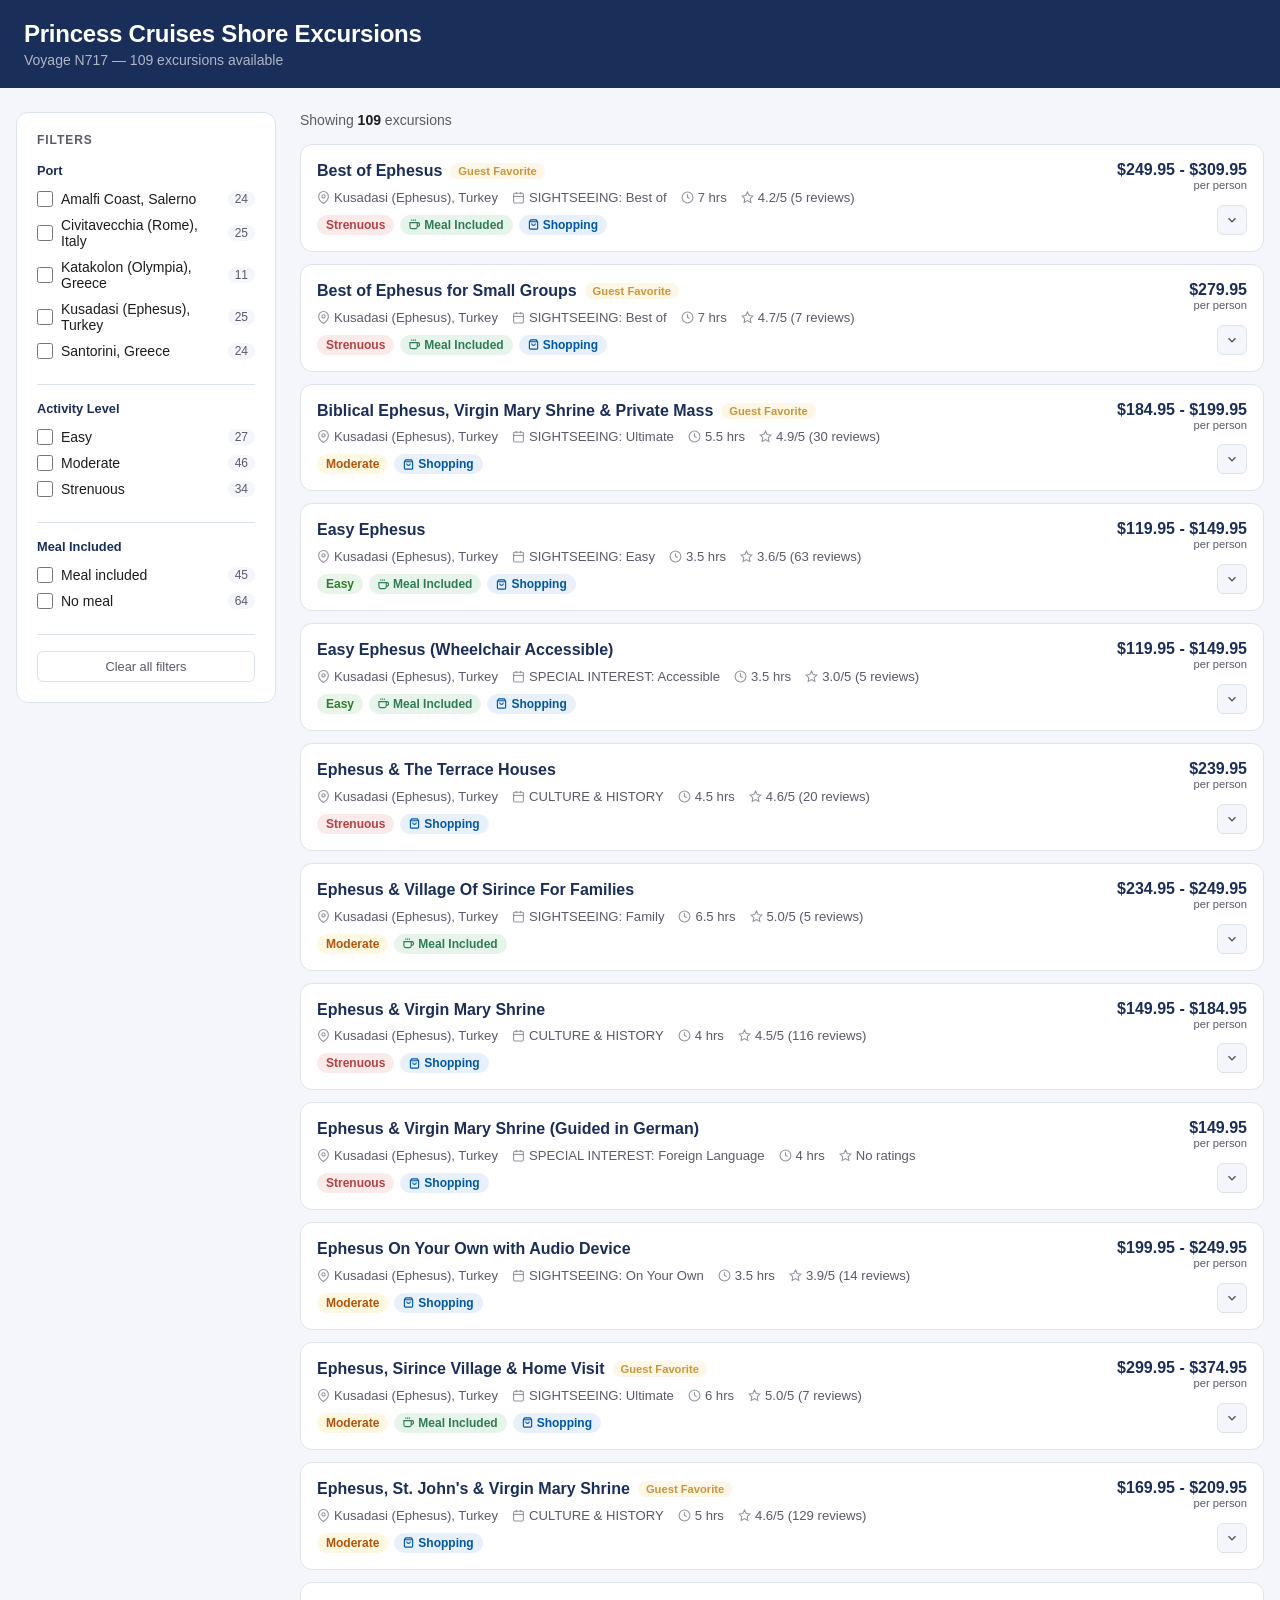
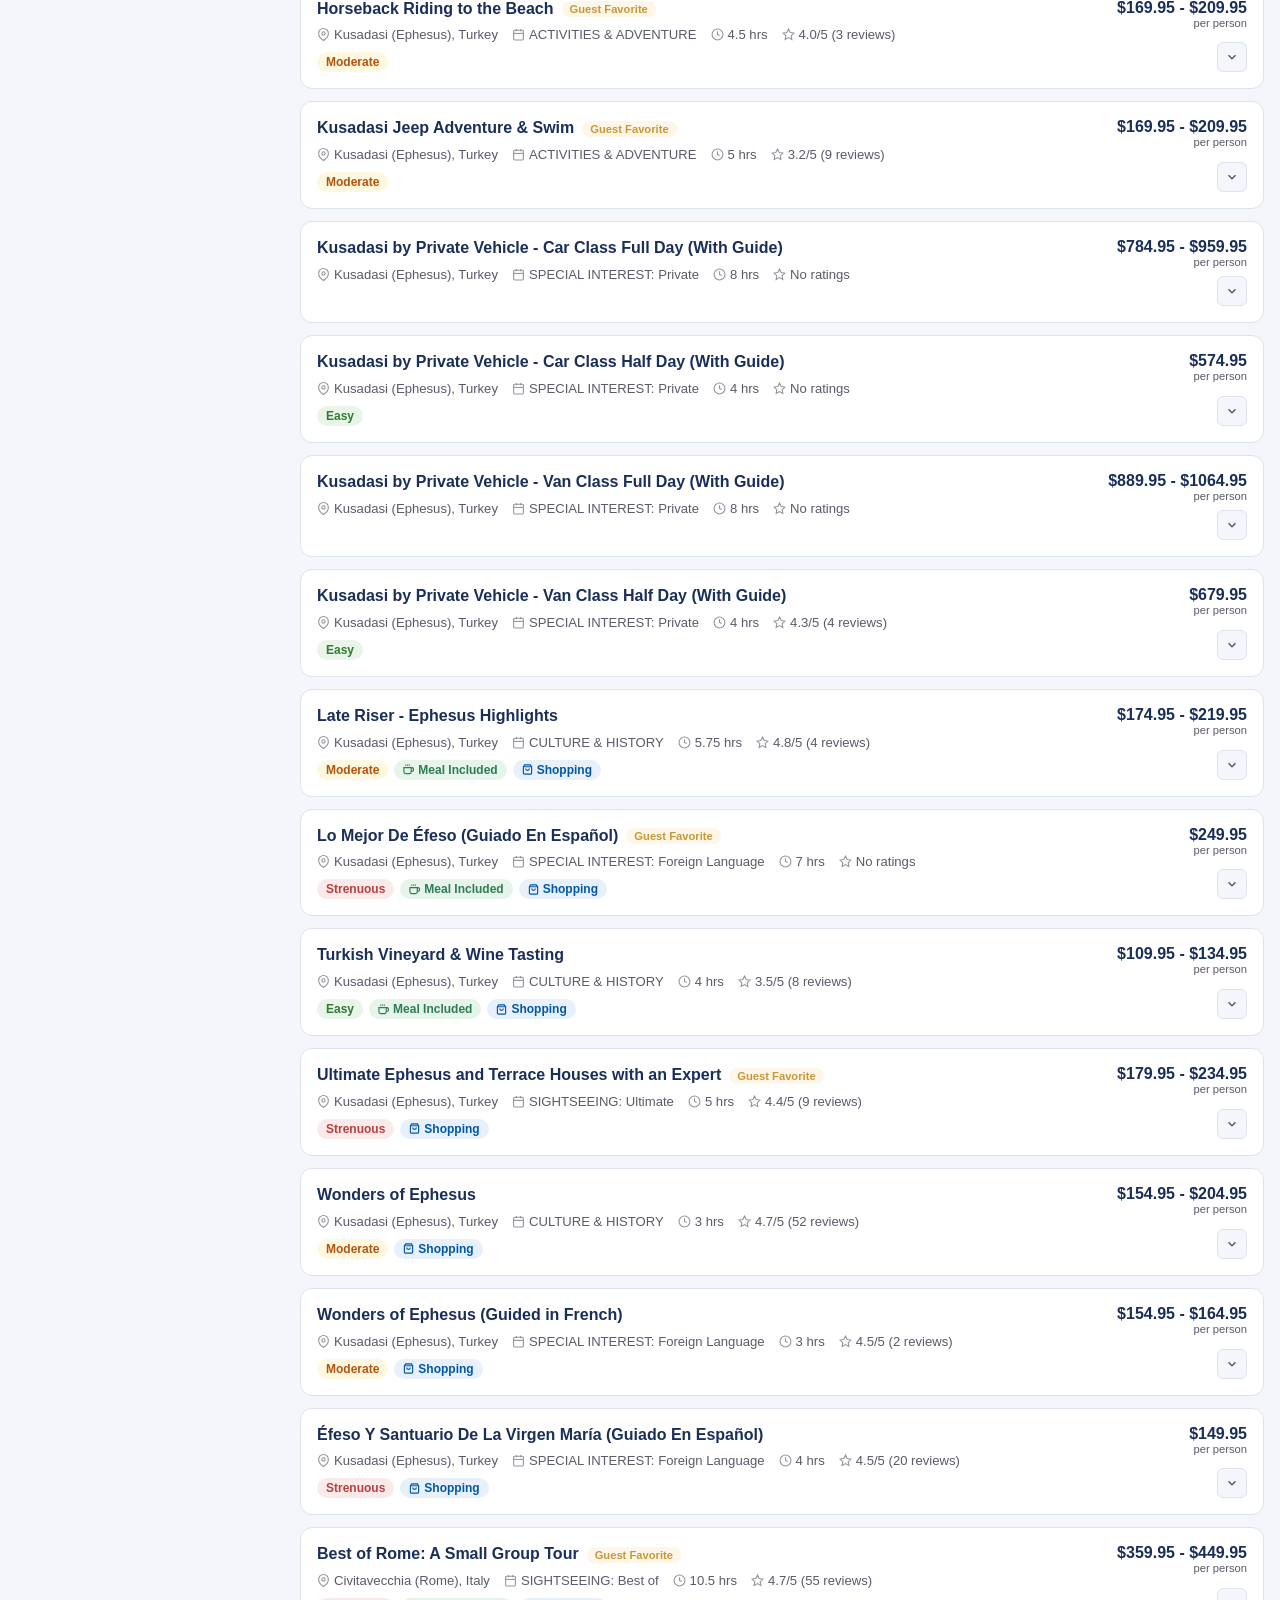
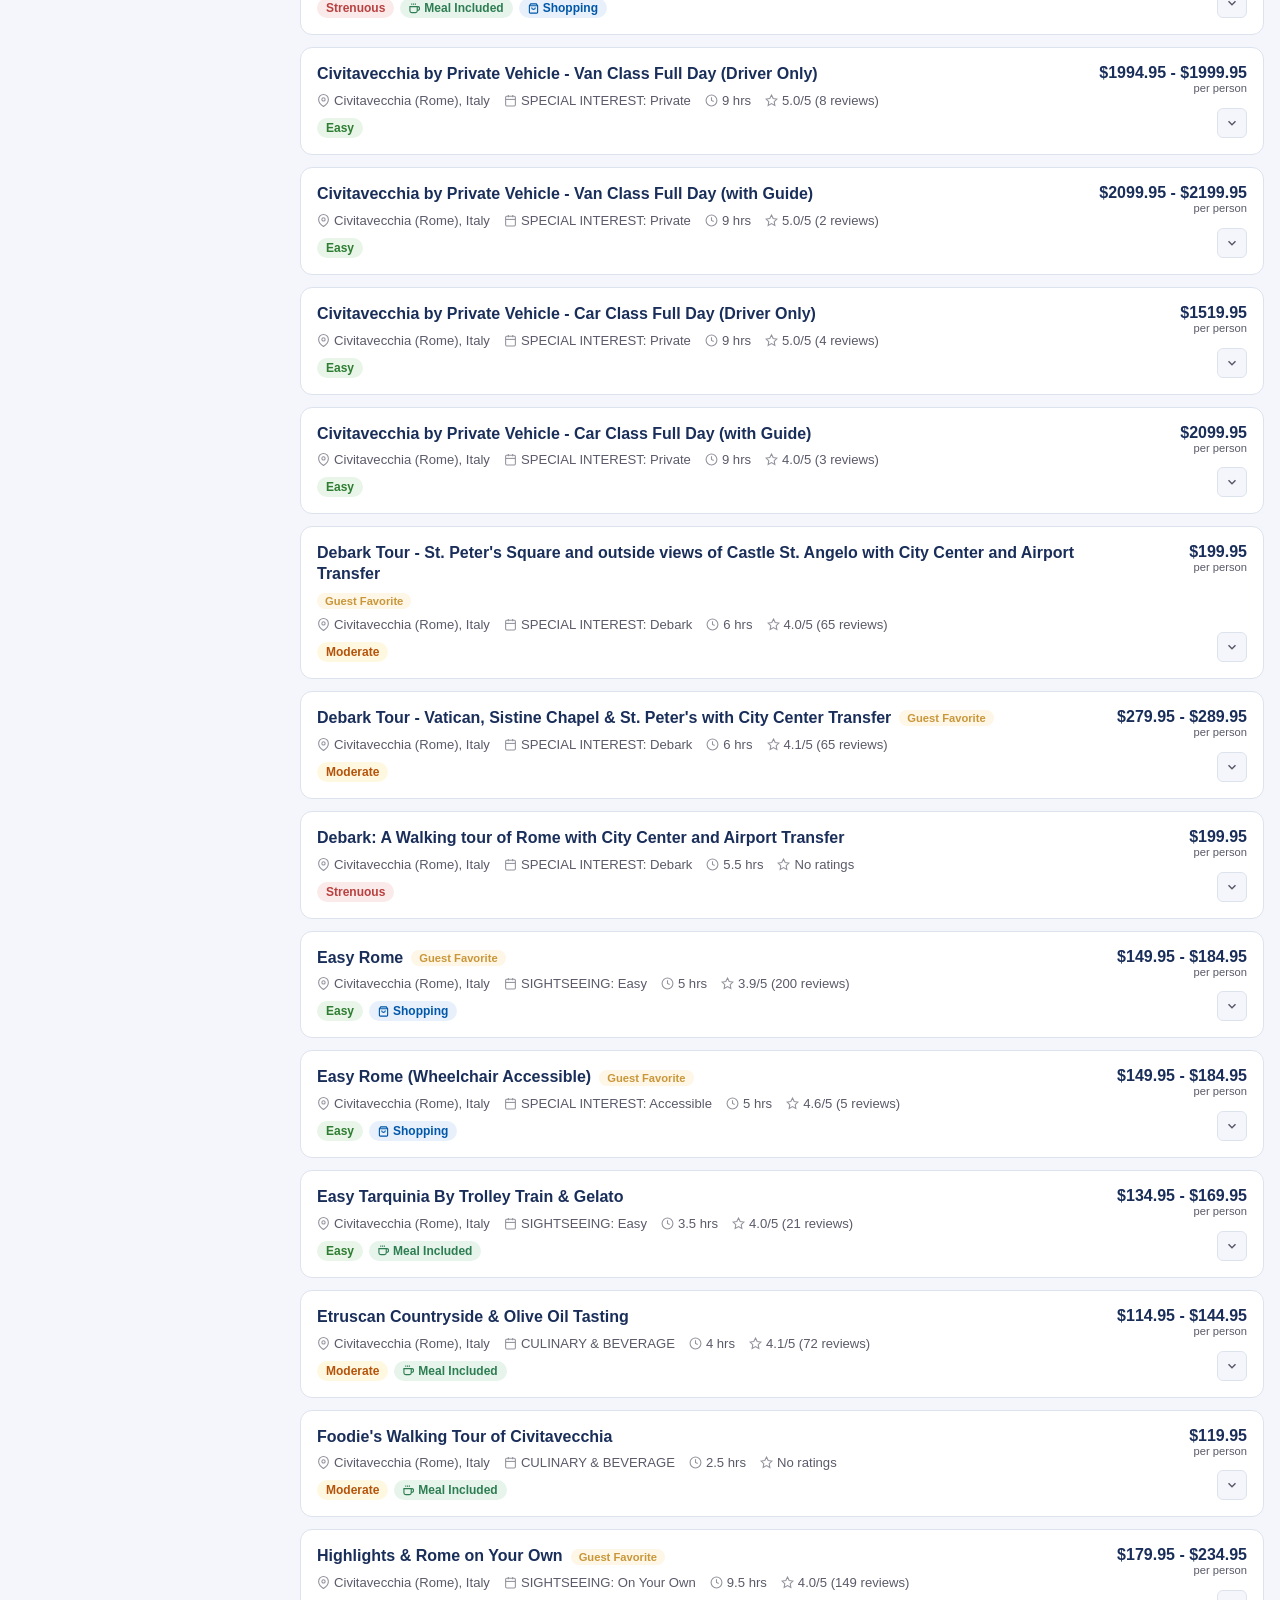
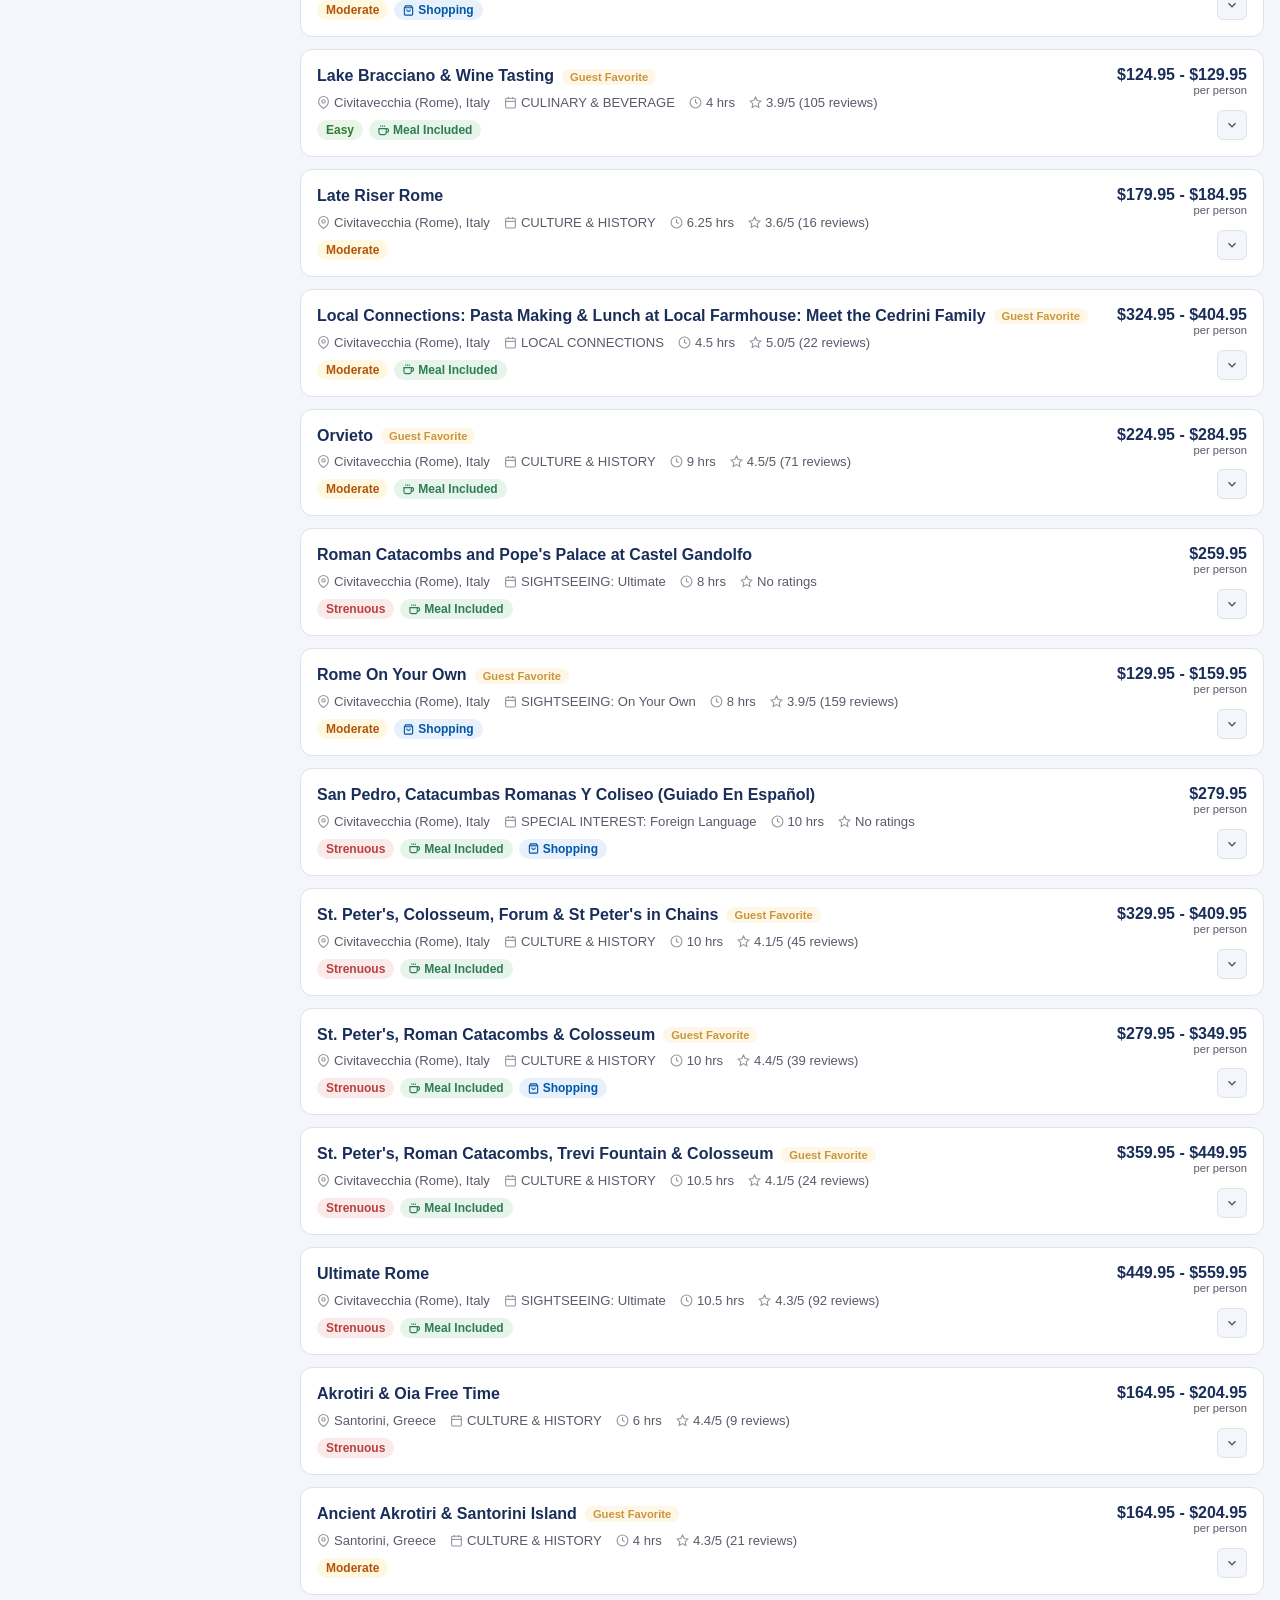
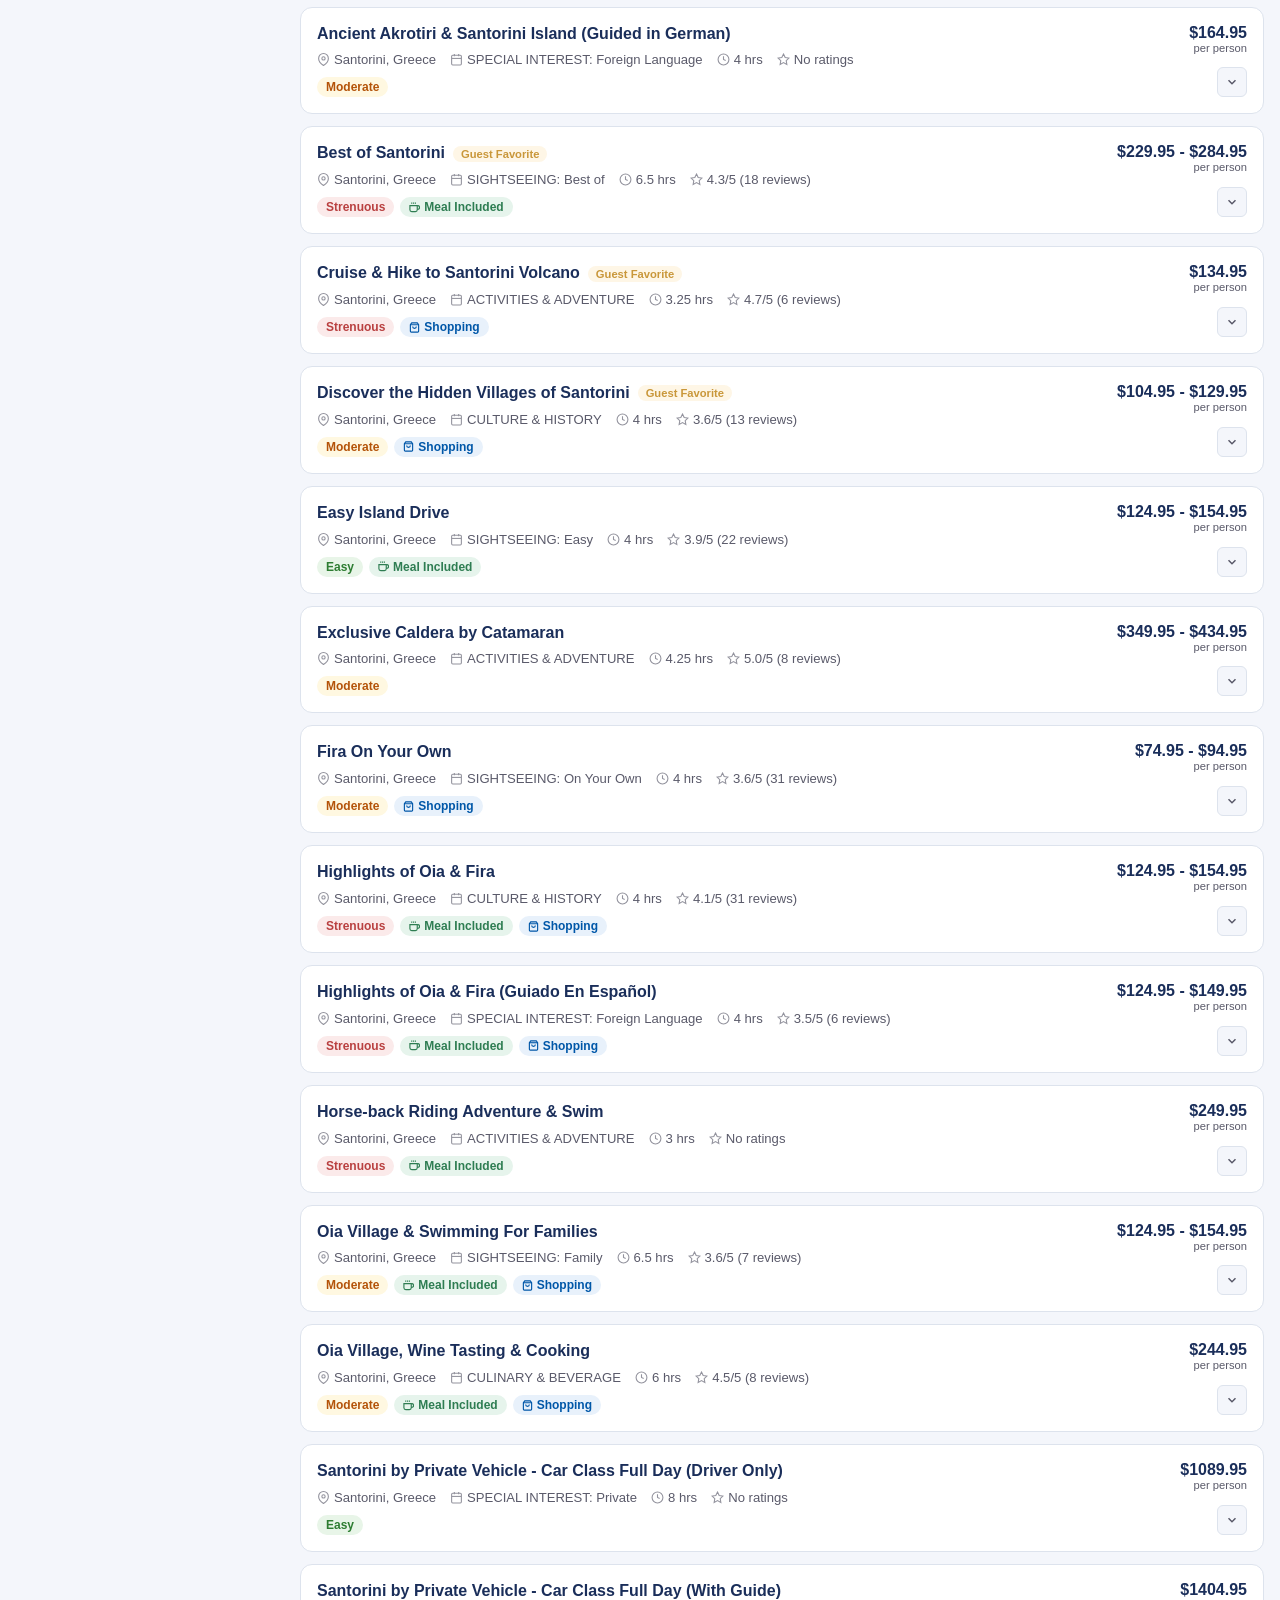
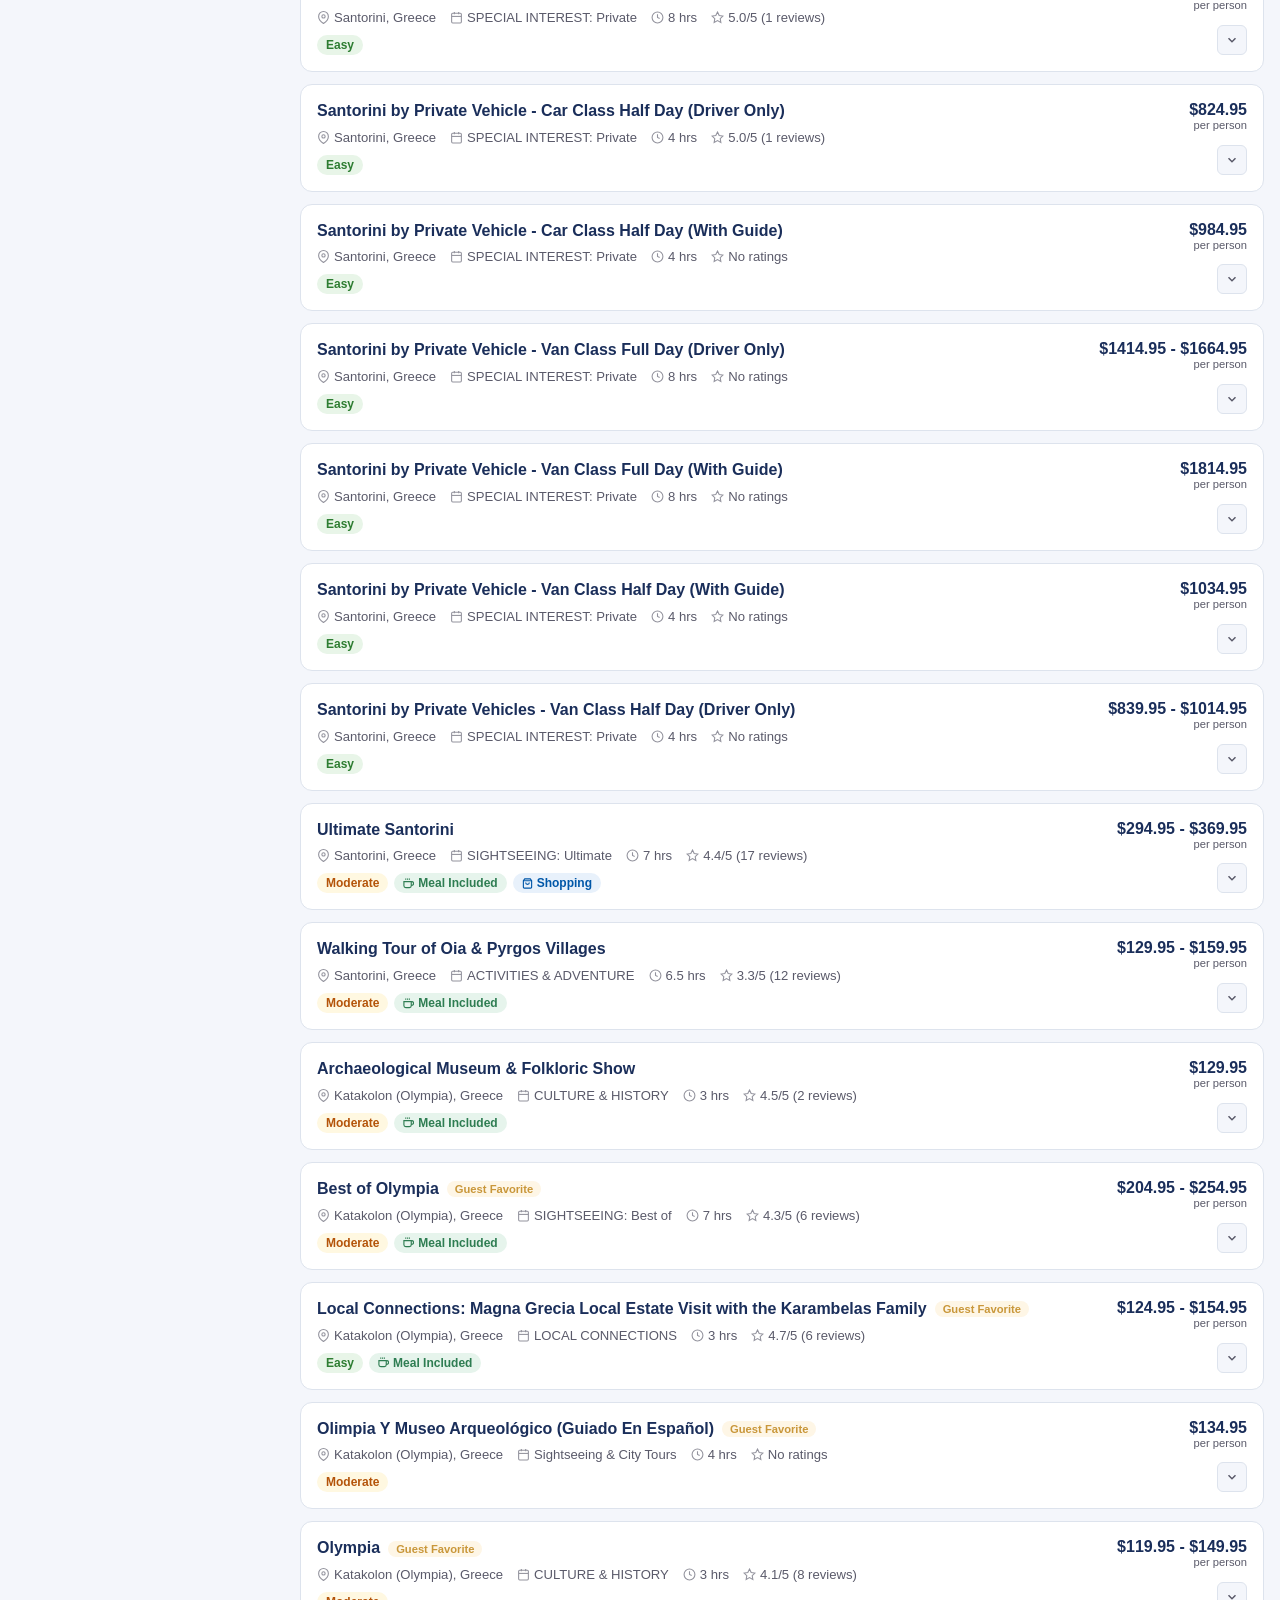
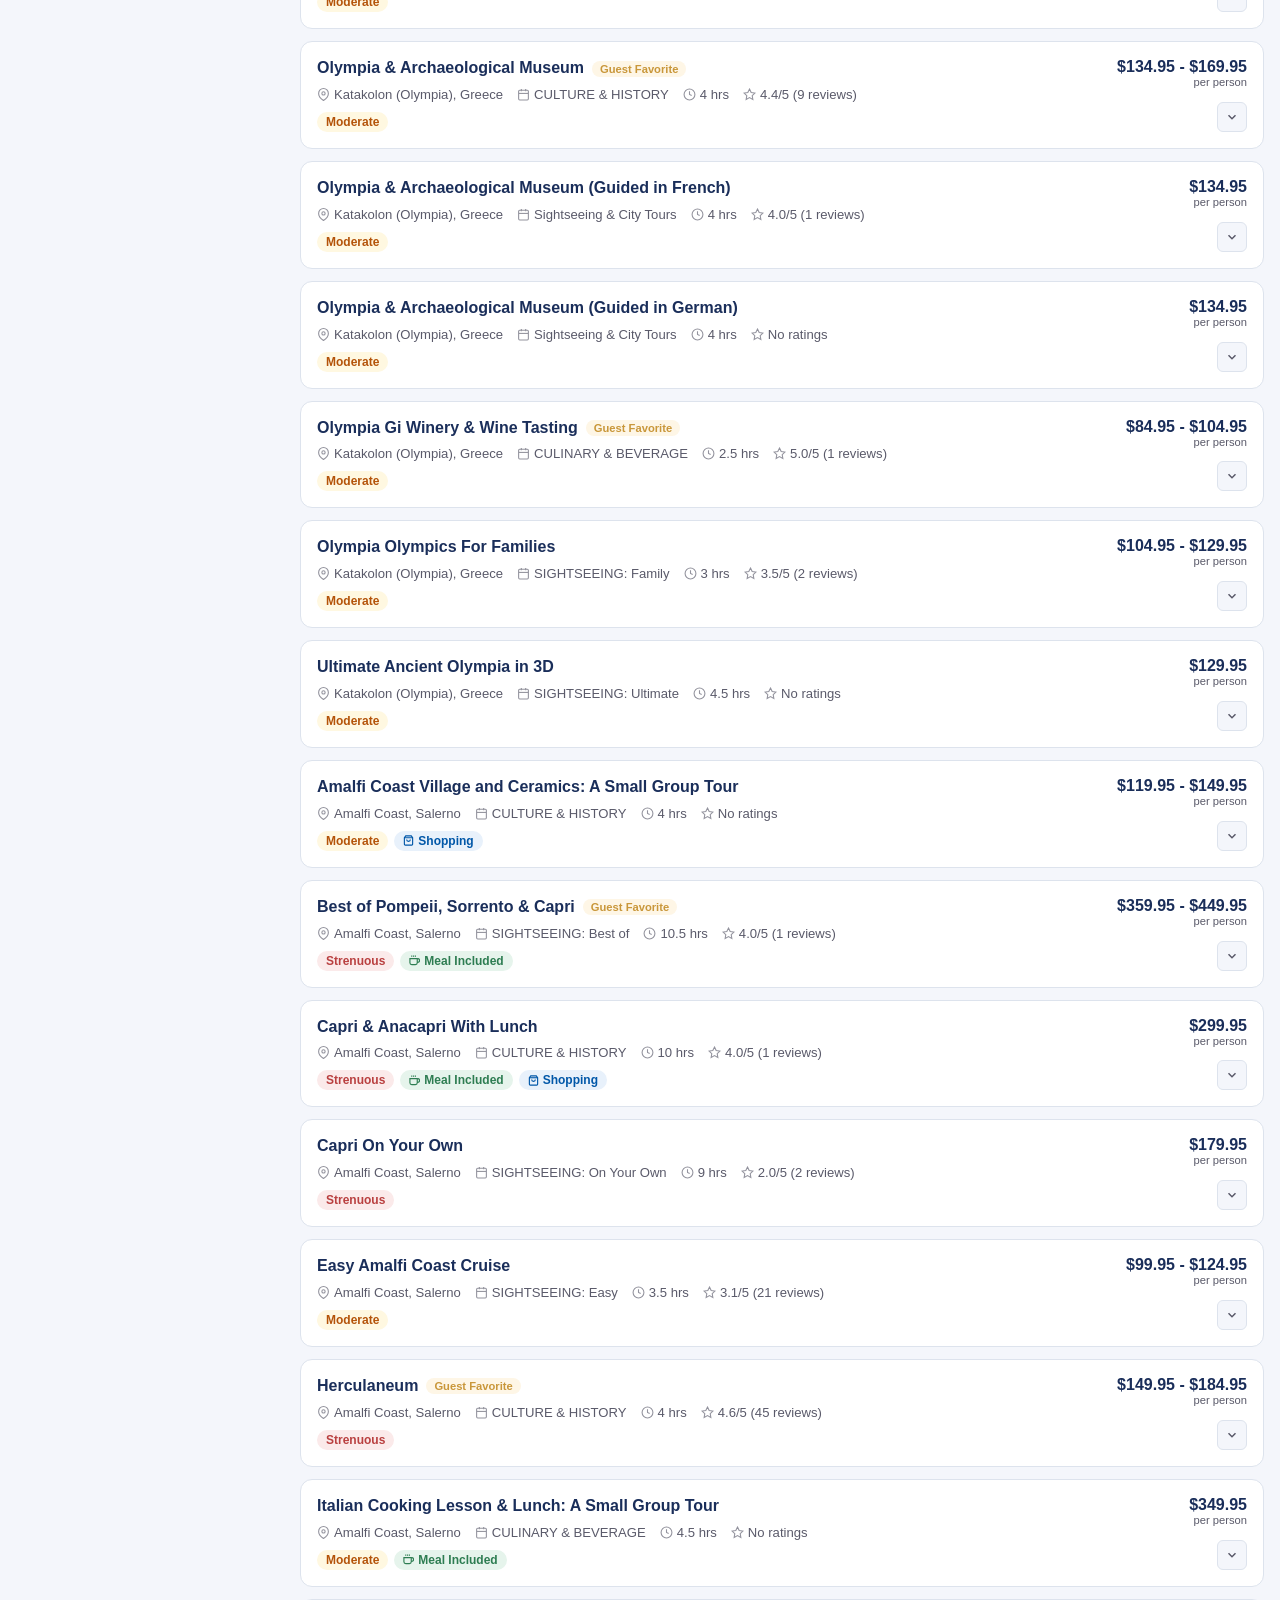
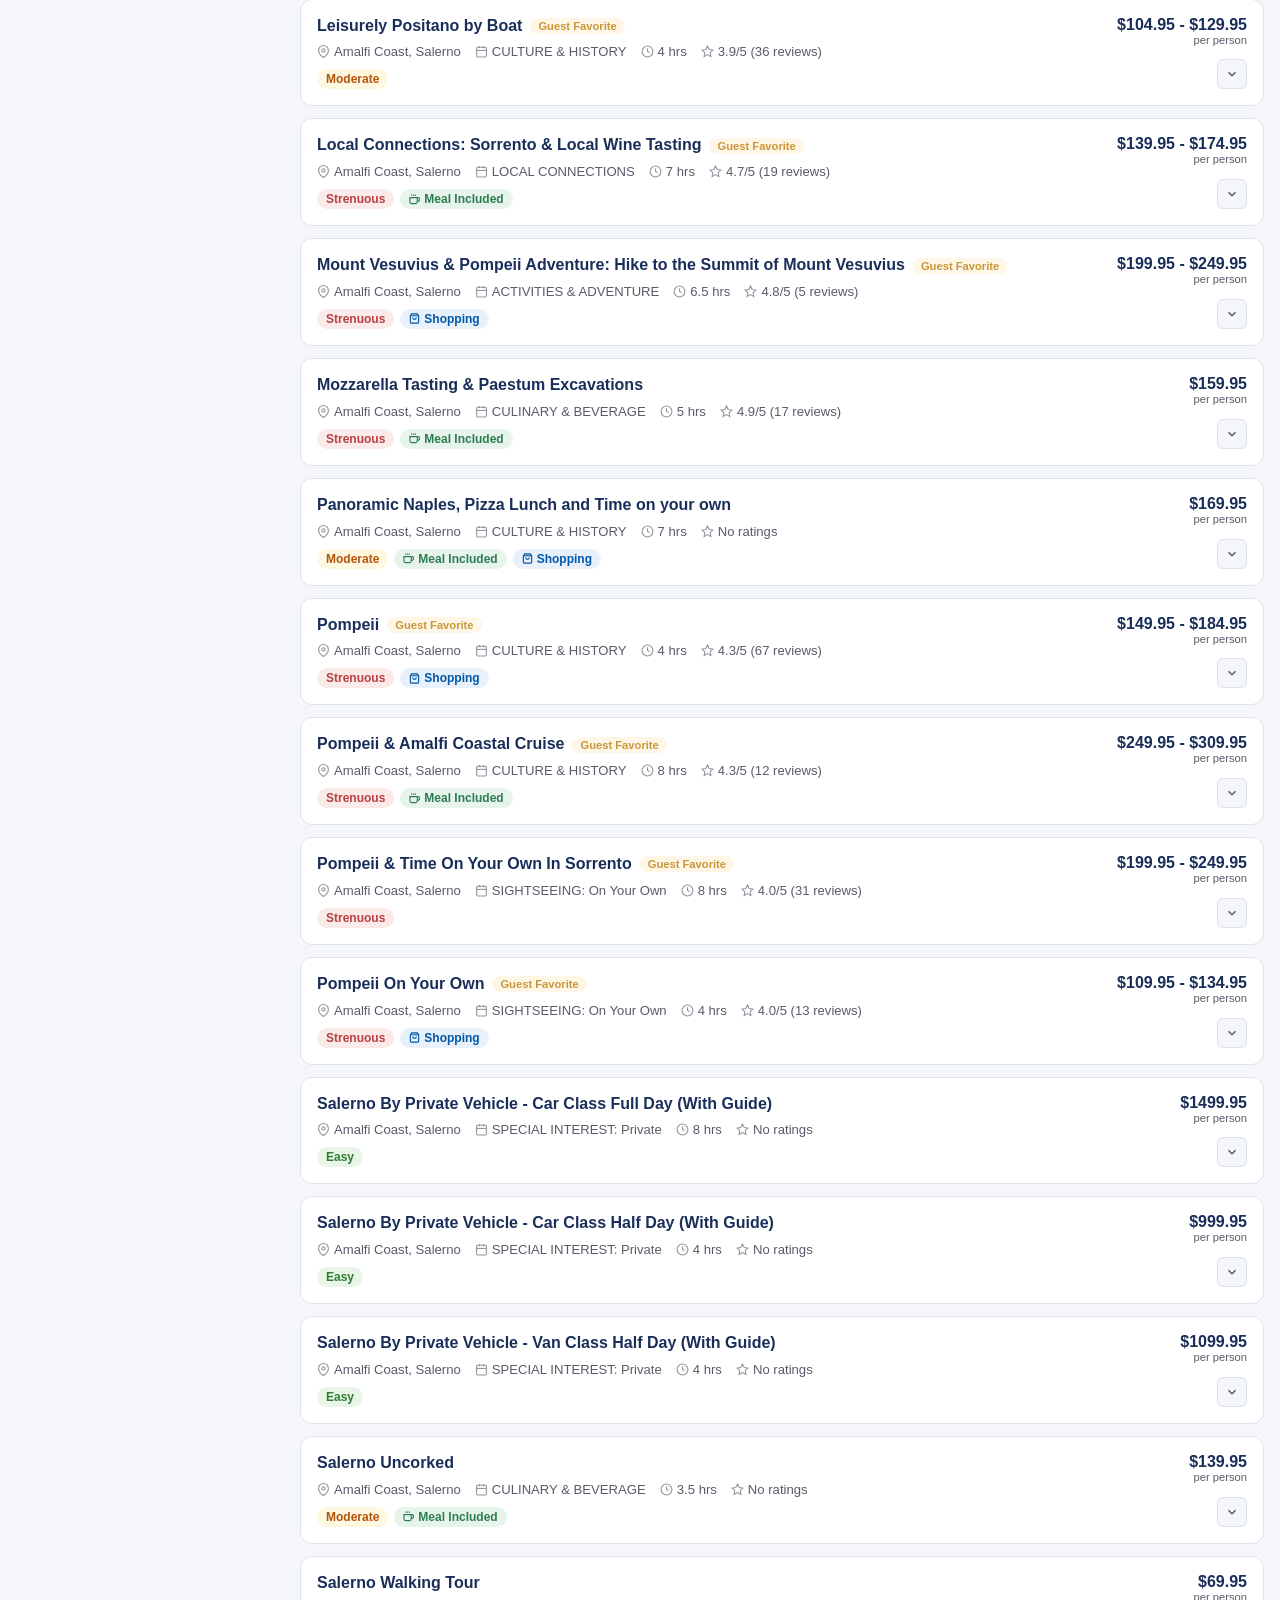
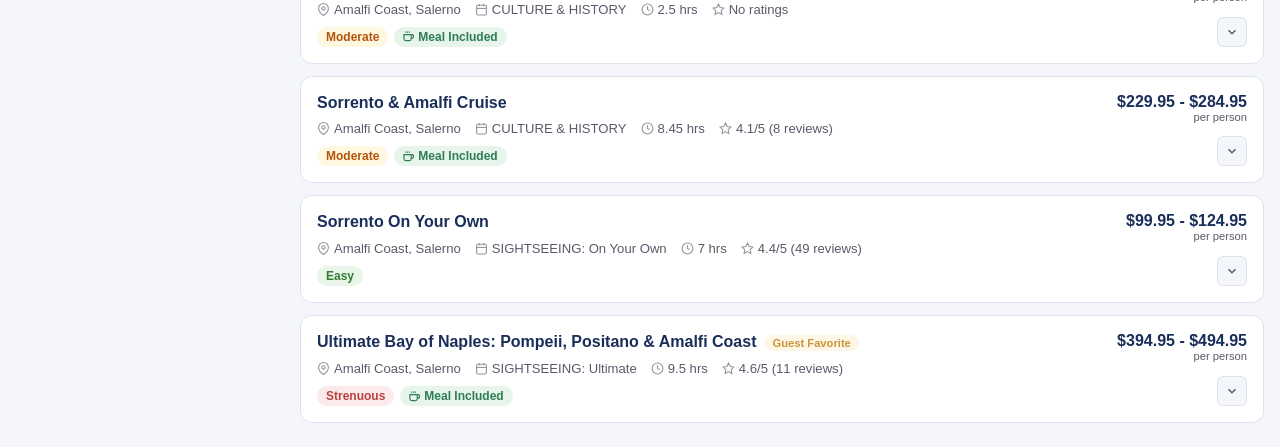
==== excursions.html @ 63cd1bbe "Added excursions summary" ====
<!DOCTYPE html>
<html lang="en">
<head>
  <meta charset="UTF-8" />
  <meta name="viewport" content="width=device-width, initial-scale=1.0" />
  <title>Princess Cruises Excursions &ndash; N717</title>
  <style>
    *, *::before, *::after { box-sizing: border-box; margin: 0; padding: 0; }

    :root {
      --navy: #1a2e5a;
      --blue: #0057a8;
      --blue-light: #e8f1fb;
      --gold: #c9973a;
      --gold-light: #fef6e6;
      --green: #2e7d52;
      --green-light: #e6f4ec;
      --red: #b94040;
      --red-light: #fbeaea;
      --text: #1c1c1e;
      --text-muted: #5a5a6a;
      --border: #dde3ed;
      --surface: #f4f6fb;
      --card: #ffffff;
      --radius: 12px;
    }

    body {
      font-family: -apple-system, BlinkMacSystemFont, "Segoe UI", Roboto, sans-serif;
      background: var(--surface);
      color: var(--text);
      min-height: 100vh;
    }

    .site-header {
      background: var(--navy);
      color: #fff;
      padding: 20px 24px;
    }
    .site-header h1 {
      font-size: 1.5rem;
      font-weight: 700;
      letter-spacing: -0.01em;
    }
    .site-header p {
      font-size: 0.875rem;
      color: rgba(255,255,255,0.65);
      margin-top: 4px;
    }

    .page-layout {
      max-width: 1280px;
      margin: 0 auto;
      padding: 24px 16px;
      display: grid;
      grid-template-columns: 260px 1fr;
      gap: 24px;
      align-items: start;
    }
    @media (max-width: 768px) {
      .page-layout { grid-template-columns: 1fr; }
    }

    .sidebar {
      background: var(--card);
      border: 1px solid var(--border);
      border-radius: var(--radius);
      padding: 20px;
      position: sticky;
      top: 16px;
    }
    .sidebar h2 {
      font-size: 0.75rem;
      font-weight: 700;
      text-transform: uppercase;
      letter-spacing: 0.08em;
      color: var(--text-muted);
      margin-bottom: 16px;
    }
    .filter-group { margin-bottom: 20px; }
    .filter-group:last-child { margin-bottom: 0; }
    .filter-group label.group-label {
      display: block;
      font-size: 0.8rem;
      font-weight: 600;
      color: var(--navy);
      margin-bottom: 8px;
    }
    .filter-option {
      display: flex;
      align-items: center;
      gap: 8px;
      padding: 5px 0;
      cursor: pointer;
      font-size: 0.875rem;
      color: var(--text);
    }
    .filter-option input[type="checkbox"] {
      width: 16px;
      height: 16px;
      accent-color: var(--blue);
      cursor: pointer;
      flex-shrink: 0;
    }
    .filter-count {
      margin-left: auto;
      font-size: 0.75rem;
      color: var(--text-muted);
      background: var(--surface);
      border-radius: 9999px;
      padding: 1px 7px;
    }
    .divider {
      height: 1px;
      background: var(--border);
      margin: 16px 0;
    }
    .clear-btn {
      background: none;
      border: 1px solid var(--border);
      border-radius: 6px;
      padding: 7px 12px;
      font-size: 0.8rem;
      color: var(--text-muted);
      cursor: pointer;
      width: 100%;
      transition: background 0.15s, color 0.15s;
    }
    .clear-btn:hover { background: var(--surface); color: var(--text); }

    .results-header {
      display: flex;
      align-items: center;
      justify-content: space-between;
      margin-bottom: 16px;
    }
    .results-count { font-size: 0.875rem; color: var(--text-muted); }
    .results-count strong { color: var(--text); }

    .card-list {
      display: flex;
      flex-direction: column;
      gap: 12px;
    }

    .card {
      background: var(--card);
      border: 1px solid var(--border);
      border-radius: var(--radius);
      overflow: hidden;
      transition: box-shadow 0.15s;
    }
    .card:hover { box-shadow: 0 4px 16px rgba(0,0,0,0.08); }

    .card-summary {
      display: grid;
      grid-template-columns: 1fr auto;
      gap: 12px;
      padding: 16px;
      cursor: pointer;
      user-select: none;
    }

    .card-title-row {
      display: flex;
      align-items: flex-start;
      gap: 8px;
      margin-bottom: 8px;
      flex-wrap: wrap;
    }
    .card-name {
      font-size: 1rem;
      font-weight: 700;
      color: var(--navy);
      line-height: 1.3;
    }
    .badge {
      font-size: 0.7rem;
      font-weight: 700;
      padding: 2px 8px;
      border-radius: 9999px;
      background: var(--gold-light);
      color: var(--gold);
      white-space: nowrap;
      align-self: center;
      flex-shrink: 0;
    }

    .card-meta {
      display: flex;
      flex-wrap: wrap;
      gap: 6px 14px;
      font-size: 0.82rem;
      color: var(--text-muted);
      margin-bottom: 10px;
    }
    .meta-item {
      display: flex;
      align-items: center;
      gap: 4px;
    }
    .meta-item svg { flex-shrink: 0; opacity: 0.65; }

    .card-chips {
      display: flex;
      flex-wrap: wrap;
      gap: 6px;
      align-items: center;
    }

    .chip {
      display: inline-flex;
      align-items: center;
      gap: 4px;
      font-size: 0.75rem;
      font-weight: 600;
      padding: 3px 9px;
      border-radius: 9999px;
    }
    .chip-meal { background: var(--green-light); color: var(--green); }
    .chip-shopping { background: var(--blue-light); color: var(--blue); }
    .chip-easy { background: #e8f5e8; color: #2e7d32; }
    .chip-moderate { background: #fff8e1; color: #b45309; }
    .chip-strenuous { background: var(--red-light); color: var(--red); }

    .card-right {
      display: flex;
      flex-direction: column;
      align-items: flex-end;
      justify-content: space-between;
      gap: 8px;
      min-width: 110px;
    }
    .price-block { text-align: right; }
    .card-price {
      font-size: 1rem;
      font-weight: 700;
      color: var(--navy);
    }
    .card-price-label {
      font-size: 0.7rem;
      color: var(--text-muted);
    }
    .card-rating {
      font-size: 0.78rem;
      color: var(--text-muted);
      text-align: right;
      margin-top: 3px;
    }
    .expand-btn {
      background: var(--surface);
      border: 1px solid var(--border);
      border-radius: 6px;
      width: 30px;
      height: 30px;
      display: flex;
      align-items: center;
      justify-content: center;
      color: var(--text-muted);
      transition: background 0.15s, transform 0.2s;
      flex-shrink: 0;
    }
    .card.expanded .expand-btn {
      transform: rotate(180deg);
      background: var(--blue-light);
      color: var(--blue);
      border-color: var(--blue);
    }

    .card-details {
      display: none;
      padding: 16px;
      border-top: 1px solid var(--border);
    }
    .card.expanded .card-details { display: block; }

    .detail-section { margin-bottom: 14px; }
    .detail-section:last-child { margin-bottom: 0; }
    .detail-label {
      font-size: 0.7rem;
      font-weight: 700;
      text-transform: uppercase;
      letter-spacing: 0.07em;
      color: var(--text-muted);
      margin-bottom: 4px;
    }
    .detail-text {
      font-size: 0.875rem;
      color: var(--text);
      line-height: 1.65;
    }

    .princess-link {
      display: inline-flex;
      align-items: center;
      gap: 6px;
      font-size: 0.85rem;
      font-weight: 600;
      color: var(--blue);
      text-decoration: none;
      padding: 8px 14px;
      border: 1px solid var(--blue);
      border-radius: 6px;
      margin-top: 14px;
      transition: background 0.15s;
    }
    .princess-link:hover { background: var(--blue-light); }

    .empty-state {
      text-align: center;
      padding: 64px 24px;
      color: var(--text-muted);
    }
    .empty-state svg { margin-bottom: 16px; opacity: 0.35; }
    .empty-state p { font-size: 1rem; margin-bottom: 4px; }
    .empty-state small { font-size: 0.85rem; }
  </style>
</head>
<body>

<header class="site-header">
  <h1>Princess Cruises Shore Excursions</h1>
  <p>Voyage N717 &mdash; <span id="total-count"></span> excursions available</p>
</header>

<div class="page-layout">
  <aside class="sidebar">
    <h2>Filters</h2>
    <div class="filter-group" id="port-filter-group">
      <label class="group-label">Port</label>
    </div>
    <div class="divider"></div>
    <div class="filter-group" id="activity-filter-group">
      <label class="group-label">Activity Level</label>
    </div>
    <div class="divider"></div>
    <div class="filter-group" id="meal-filter-group">
      <label class="group-label">Meal Included</label>
    </div>
    <div class="divider"></div>
    <button class="clear-btn" onclick="clearFilters()">Clear all filters</button>
  </aside>

  <main>
    <div class="results-header">
      <p class="results-count">Showing <strong id="showing-count">0</strong> excursions</p>
    </div>
    <div class="card-list" id="card-list"></div>
    <div class="empty-state" id="empty-state" style="display:none;">
      <svg width="48" height="48" viewBox="0 0 24 24" fill="none" stroke="currentColor" stroke-width="1.5">
        <circle cx="11" cy="11" r="8"/><path d="m21 21-4.35-4.35"/>
      </svg>
      <p>No excursions match your filters.</p>
      <small>Try adjusting or clearing your filters.</small>
    </div>
  </main>
</div>

<script>
const EXCURSIONS = [{"ID":"KU1-005","Name":"Best of Ephesus","Port":"Kusadasi, Turkey (for Ephesus)","Category":"SIGHTSEEING: Best of","Duration (hrs)":7,"Activity Level":"Strenuous","Meal Included":"Yes","Food Service":"Includes meal","Price":"$249.95 - $309.95","Rating":"4.2/5 (5 reviews)","Wheelchair Accessible":"No","Shopping":"Yes","Passport Required":"No","Badge":"Guest Favorite","Short Description":"Explore ancient Ephesus and its surrounding areas on this full-day excursion and guided walking tour through the most exciting and historical sites in the region. Experience the tranquil beauty and religious significance of The House of Virgin Mary and visit the great Basilica of St. John, where man","Special Notes":"This tour is only available during full-day calls in Kusadasi. Ephesus requires walking long distances over uneven surfaces; to enter the Basilica of St. John involves some walking at an uphill gradient and a few stairs. At the House of the Virgin Mary, there are also some stairs. The drive from Ephesus to the Virgin Mary Shrine takes approximately 20 minutes over a winding mountain road. At the end of the tour, passengers have the option to remain in town to view a carpet demonstration or to sh"},{"ID":"KU1-999","Name":"Best of Ephesus for Small Groups","Port":"Kusadasi, Turkey (for Ephesus)","Category":"SIGHTSEEING: Best of","Duration (hrs)":7,"Activity Level":"Strenuous","Meal Included":"Yes","Food Service":"Includes meal","Price":"$279.95","Rating":"4.7/5 (7 reviews)","Wheelchair Accessible":"No","Shopping":"Yes","Passport Required":"No","Badge":"Guest Favorite","Short Description":"Explore ancient Ephesus and its surrounding areas on this full-day excursion and guided walking tour through the most exciting and historical sites in the region. Experience the tranquil beauty and religious significance of The House of Virgin Mary and visit the great Basilica of St. John, where man","Special Notes":"This tour is only available during full-day calls in Kusadasi. Ephesus requires walking long distances over uneven surfaces; to enter the Basilica of St. John involves some walking at an uphill gradient and a few stairs. At the House of the Virgin Mary, there are also some stairs. At the end of the tour, passengers have the option to remain in town to view a carpet demonstration or to shop in the bazaar; return to the ship would be on your own (10 to 15 minutes walking). The drive from Ephesus t"},{"ID":"KU1-210","Name":"Biblical Ephesus, Virgin Mary Shrine & Private Mass","Port":"Kusadasi, Turkey (for Ephesus)","Category":"SIGHTSEEING: Ultimate","Duration (hrs)":5.5,"Activity Level":"Moderate","Meal Included":"No","Food Service":null,"Price":"$184.95 - $199.95","Rating":"4.9/5 (30 reviews)","Wheelchair Accessible":"No","Shopping":"Yes","Passport Required":"No","Badge":"Guest Favorite","Short Description":"In a once-in-a-lifetime experience, travel to the picturesque Solmissos Mountains and attend a special interdenominational mass, including communion at the Virgin Mary Shrine which is recognized by the Vatican as a Holy Place. This small shrine, surrounded by lush foliage and dedicated to St. Mary, ","Special Notes":"Ephesus requires walking long distances over uneven surfaces. The drive from Ephesus to the Virgin Mary Shrine takes approximately 20 minutes over a winding mountain road. Visitors to the House of Virgin Mary must climb a few steps. A minimum number of passengers are required to operate this tour.This tour is not wheelchair accessible. This tour uses headsets. At the end of the tour, passengers have the option to remain in town to view a carpet demonstration or to shop in the bazaar; return to t"},{"ID":"KU1-290","Name":"Easy Ephesus","Port":"Kusadasi, Turkey (for Ephesus)","Category":"SIGHTSEEING: Easy","Duration (hrs)":3.5,"Activity Level":"Easy","Meal Included":"Yes","Food Service":"Includes snack","Price":"$119.95 - $149.95","Rating":"3.6/5 (63 reviews)","Wheelchair Accessible":"No","Shopping":"Yes","Passport Required":"No","Badge":null,"Short Description":"A motorcoach tour from the port of Kusadasi travels through the picturesque countryside, dotted with vineyards and peach orchards. You will view Ephesus from the upper gate, Selcuk Castle, Temple of Artemis, Isa Bey mosque and the walls of St. John's Basilica. You will visit the Ephesus Museum, home","Special Notes":"This tour uses headsets."},{"ID":"KU1-291","Name":"Easy Ephesus (Wheelchair Accessible)","Port":"Kusadasi, Turkey (for Ephesus)","Category":"SPECIAL INTEREST: Accessible","Duration (hrs)":3.5,"Activity Level":"Easy","Meal Included":"Yes","Food Service":"Includes snack","Price":"$119.95 - $149.95","Rating":"3.0/5 (5 reviews)","Wheelchair Accessible":"Yes","Shopping":"Yes","Passport Required":"No","Badge":null,"Short Description":"A motorcoach tour from the port of Kusadasi travels through the picturesque countryside, dotted with vineyards and peach orchards. You will view Ephesus from the upper gate, Selcuk Castle, Temple of Artemis, Isa Bey Mosque and the walls of St. John's Basilica. You will visit the Ephesus Museum, home","Special Notes":"The content of this tour is identical to KU1-290. Only guests using a wheelchair can book this tour, as it ensures accessible transportation. Due to the specialized nature of some lift-equipped vehicles, priority is given to guests using a wheelchair and one companion only; additional companions may be required to travel on the transportation provided for tour KU1-290. Bookings not marked with an accessibility requirement will be removed from the tour's inventory. This tour uses headsets."},{"ID":"KU1-250","Name":"Ephesus & The Terrace Houses","Port":"Kusadasi, Turkey (for Ephesus)","Category":"CULTURE & HISTORY","Duration (hrs)":4.5,"Activity Level":"Strenuous","Meal Included":"No","Food Service":null,"Price":"$239.95","Rating":"4.6/5 (20 reviews)","Wheelchair Accessible":"No","Shopping":"Yes","Passport Required":"No","Badge":null,"Short Description":"A guided walking tour of ancient Ephesus reveals its major sights, including an exclusive tour of the newly excavated area, the Terrace Houses. A slow, downhill walk into the ruins gives you time to appreciate the historic significance of the area, once the trade center of the ancient world. Your gu","Special Notes":"Ephesus requires walking long distances over uneven surfaces. Terrace Houses require walking up many steps. At the end of the tour, passengers have the option to remain in town to view a carpet demonstration or to shop in the bazaar; return to the ship would be on your own (10 to 15 minutes walking). This tour is not wheelchair accessible. This tour uses headsets."},{"ID":"KU1-600","Name":"Ephesus & Village Of Sirince For Families","Port":"Kusadasi, Turkey (for Ephesus)","Category":"SIGHTSEEING: Family","Duration (hrs)":6.5,"Activity Level":"Moderate","Meal Included":"Yes","Food Service":"Includes meal","Price":"$234.95 - $249.95","Rating":"5.0/5 (5 reviews)","Wheelchair Accessible":"No","Shopping":"No","Passport Required":"No","Badge":null,"Short Description":"Explore ancient ruins, stroll through a historic village and participate in fun activities on this full-day family tour that includes a guided walk through Ephesus, an open-air museum, followed by a visit to the picturesque Sirince village and a traditional lunch. Board a motorcoach and travel 30 mi","Special Notes":"No tripods or professional camera equipment permitted at Ephesus. Comfortable clothing and footwear are recommended. At the end of the tour, passengers have the option to remain in town to view a carpet demonstration or to shop in the bazaar; return to the ship would be on your own (10 to 15 minutes walking)."},{"ID":"KU1-205","Name":"Ephesus & Virgin Mary Shrine","Port":"Kusadasi, Turkey (for Ephesus)","Category":"CULTURE & HISTORY","Duration (hrs)":4,"Activity Level":"Strenuous","Meal Included":"No","Food Service":null,"Price":"$149.95 - $184.95","Rating":"4.5/5 (116 reviews)","Wheelchair Accessible":"No","Shopping":"Yes","Passport Required":"No","Badge":null,"Short Description":"Your scenic motorcoach ride travels north from Kusadasi past the Byzantine fortress in Selcuk, the ruins of the Temple of Artemis and the Basilica of St. John en route to the sacred Virgin Mary Shrine. Great vistas of the valley can be seen as you travel through the picturesque Solmissos Mountains t","Special Notes":"Ephesus requires walking long distances over uneven surfaces. The drive from Ephesus to the Virgin Mary Shrine takes approximately 20 minutes over a winding mountain road. Visitors to the House of Virgin Mary must climb a few steps. At the end of the tour, passengers have the option to remain in town to view a carpet demonstration or to shop in the bazaar; return to the ship would be on your own (10 to 15 minutes walking). This tour is not wheelchair accessible. This tour uses headsets."},{"ID":"KU1-208","Name":"Ephesus & Virgin Mary Shrine (Guided in German)","Port":"Kusadasi, Turkey (for Ephesus)","Category":"SPECIAL INTEREST: Foreign Language","Duration (hrs)":4,"Activity Level":"Strenuous","Meal Included":"No","Food Service":null,"Price":"$149.95","Rating":"No ratings","Wheelchair Accessible":"No","Shopping":"Yes","Passport Required":"No","Badge":null,"Short Description":"Your scenic motorcoach ride travels north from Kusadasi past the Byzantine fortress in Selcuk, the ruins of the Temple of Artemis and the Basilica of St. John en route to the sacred Virgin Mary Shrine. Great vistas of the valley can be seen as you travel through the picturesque Solmissos Mountains t","Special Notes":"Ephesus requires walking long distances over uneven surfaces. The drive from Ephesus to the Virgin Mary Shrine takes approximately 20 minutes over a winding mountain road. Visitors to the House of Virgin Mary must climb a few steps. This tour is not wheelchair accessible. This tour uses headsets."},{"ID":"KU1-180","Name":"Ephesus On Your Own with Audio Device","Port":"Kusadasi, Turkey (for Ephesus)","Category":"SIGHTSEEING: On Your Own","Duration (hrs)":3.5,"Activity Level":"Moderate","Meal Included":"No","Food Service":null,"Price":"$199.95 - $249.95","Rating":"3.9/5 (14 reviews)","Wheelchair Accessible":"No","Shopping":"Yes","Passport Required":"No","Badge":null,"Short Description":"Perfect for those who enjoy seeing the sights at their own pace, a self-guided, half-day tour of the ancient city of Ephesus is made simple with convenient round-trip motorcoach transportation and the use of a customized iPod\u00ae and detailed map showcasing the remains of the city from classical Greece","Special Notes":"No tripods or professional camera equipment permitted at Ephesus. Comfortable clothing and footwear are recommended. At the end of the tour, passengers have the option to remain in town to view a carpet demonstration or to shop in the bazaar; return to the ship would be on your own (10 to 15 minutes walking)."},{"ID":"KU1-155","Name":"Ephesus, Sirince Village & Home Visit","Port":"Kusadasi, Turkey (for Ephesus)","Category":"SIGHTSEEING: Ultimate","Duration (hrs)":6,"Activity Level":"Moderate","Meal Included":"Yes","Food Service":"Includes meal","Price":"$299.95 - $374.95","Rating":"5.0/5 (7 reviews)","Wheelchair Accessible":"No","Shopping":"Yes","Passport Required":"No","Badge":"Guest Favorite","Short Description":"A minivan tour from the port of Kusadasi travels through picturesque countryside dotted with vineyards and peach orchards. Visit Ephesus where your guide will take you on a downhill walk through the impressive ruins, highlighting the archeological treasures of this great city, considered to be one o","Special Notes":"Visitors to Sirince must negotiate uneven surfaces and many wooden steps. Dining rooms in traditional village houses occupy the second floor. This tour is not wheelchair accessible. At the end of the tour, passengers have the option to remain in town to view a carpet demonstration or to shop in the bazaar; return to the ship would be on your own (10 to 15 minutes walking). Shoes must be removed before entering; bring or wear socks before entering the home. Not recommended for passengers with lim"},{"ID":"KU1-200","Name":"Ephesus, St. John's & Virgin Mary Shrine","Port":"Kusadasi, Turkey (for Ephesus)","Category":"CULTURE & HISTORY","Duration (hrs)":5,"Activity Level":"Moderate","Meal Included":"No","Food Service":null,"Price":"$169.95 - $209.95","Rating":"4.6/5 (129 reviews)","Wheelchair Accessible":"No","Shopping":"Yes","Passport Required":"No","Badge":"Guest Favorite","Short Description":"A guided walking tour of Ephesus and its major sights celebrates the historical significance of this ancient city. Visit The House of the Virgin Mary, considered by the Vatican to be a Holy Place. Set in the Solmissos Mountains, the shrine is nestled among lush foliage; a curative steam flows throug","Special Notes":"Ephesus requires walking long distances over uneven surfaces; to enter the Basilica of St. John involves some walking at an uphill gradient and a few stairs. At the House of the Virgin Mary, there are also some stairs. The drive from Ephesus to the Virgin Mary Shrine takes approximately 20 minutes over a winding mountain road. At the end of the tour, passengers have the option to remain in town to view a carpet demonstration or to shop in the bazaar; return to the ship would be on your own (10 t"},{"ID":"KU1-405","Name":"Horseback Riding to the Beach","Port":"Kusadasi, Turkey (for Ephesus)","Category":"ACTIVITIES & ADVENTURE","Duration (hrs)":4.5,"Activity Level":"Moderate","Meal Included":"No","Food Service":null,"Price":"$169.95 - $209.95","Rating":"4.0/5 (3 reviews)","Wheelchair Accessible":"No","Shopping":"No","Passport Required":"No","Badge":"Guest Favorite","Short Description":"Discover the natural beauty of Kusadasi \u2013 its mountain vistas, flora and fauna and its picturesque beaches \u2013 from the saddle of a horse. Your half-day tour begins with a motorcoach ride to a local farm and horse ranch. Situated in a peaceful area north of Kusadasi, this is a lovely opportunity to se","Special Notes":"Comfortable clothing, closed toe footwear and a hat are recommended. Swimsuit and a towel required for swimming option. Weight limit is 220 pounds or 100 kilos. Guests will not ride the horses in the water or on the beach. At the end of the tour, passengers have the option to remain in town to view a carpet demonstration or to shop in the bazaar; return to the ship would be on your own (10 to 15 minutes walking)."},{"ID":"KU1-400","Name":"Kusadasi Jeep Adventure & Swim","Port":"Kusadasi, Turkey (for Ephesus)","Category":"ACTIVITIES & ADVENTURE","Duration (hrs)":5,"Activity Level":"Moderate","Meal Included":"No","Food Service":null,"Price":"$169.95 - $209.95","Rating":"3.2/5 (9 reviews)","Wheelchair Accessible":"No","Shopping":"No","Passport Required":"No","Badge":"Guest Favorite","Short Description":"Explore Kusadasi on a thrilling 4x4 Jeep adventure. Journey to remote areas of Kusadasi and its environs on this exciting five-hour exploration. Wear your swimsuit under your clothes and get ready to discover the Aegean region of Turkey, renowned for its beautiful unspoiled scenery, turquoise coastl","Special Notes":"Comfortable clothing, footwear and a hat are recommended. Swimsuit and a towel required for swimming option. The terrain can be rough and bumpy, as much of the tour is off-road. This tour is not recommended for guests with back backs or neck, or who are pregnant."},{"ID":"KU1-905","Name":"Kusadasi by Private Vehicle - Car Class Full Day (With Guide)","Port":"Kusadasi, Turkey (for Ephesus)","Category":"SPECIAL INTEREST: Private","Duration (hrs)":8,"Activity Level":null,"Meal Included":"No","Food Service":null,"Price":"$784.95 - $959.95","Rating":"No ratings","Wheelchair Accessible":"No","Shopping":"No","Passport Required":"No","Badge":null,"Short Description":"Explore at your own pace with a private vehicle, driver and English-speaking guide at your service.","Special Notes":"Private cars are ordered per vehicle (not per person), so only one person in the party needs to order the vehicle. The price shown is the total cost for the vehicle, driver, and English-speaking guide. Entrance fees for attractions are not included. In many destinations, the number of vehicles available is extremely limited, so guests are encouraged to secure their private vehicle reservation as early as possible."},{"ID":"KU1-915","Name":"Kusadasi by Private Vehicle - Car Class Half Day (With Guide)","Port":"Kusadasi, Turkey (for Ephesus)","Category":"SPECIAL INTEREST: Private","Duration (hrs)":4,"Activity Level":"Easy","Meal Included":"No","Food Service":null,"Price":"$574.95","Rating":"No ratings","Wheelchair Accessible":"No","Shopping":"No","Passport Required":"No","Badge":null,"Short Description":"Explore at your own pace with a private vehicle, driver and English-speaking guide at your service.","Special Notes":"Private cars are ordered per vehicle (not per person), so only one person in the party needs to order the vehicle. The price shown is the total cost for the vehicle, driver, and English-speaking guide. Entrance fees for attractions are not included. In many destinations, the number of vehicles available is extremely limited, so guests are encouraged to secure their private vehicle reservation as early as possible."},{"ID":"KU1-900","Name":"Kusadasi by Private Vehicle - Van Class Full Day (With Guide)","Port":"Kusadasi, Turkey (for Ephesus)","Category":"SPECIAL INTEREST: Private","Duration (hrs)":8,"Activity Level":null,"Meal Included":"No","Food Service":null,"Price":"$889.95 - $1064.95","Rating":"No ratings","Wheelchair Accessible":"No","Shopping":"No","Passport Required":"No","Badge":null,"Short Description":"Explore at your own pace with a private minivan vehicle, driver and English-speaking guide at your service.","Special Notes":"Private minivans are ordered per vehicle (not per person), so only one person in the party needs to order the vehicle. The price shown is the total cost for the vehicle, driver, and English-speaking guide. Entrance fees for attractions are not included. In many destinations, the number of vehicles available is extremely limited, so guests are encouraged to secure their private vehicle reservation as early as possible."},{"ID":"KU1-910","Name":"Kusadasi by Private Vehicle - Van Class Half Day (With Guide)","Port":"Kusadasi, Turkey (for Ephesus)","Category":"SPECIAL INTEREST: Private","Duration (hrs)":4,"Activity Level":"Easy","Meal Included":"No","Food Service":null,"Price":"$679.95","Rating":"4.3/5 (4 reviews)","Wheelchair Accessible":"No","Shopping":"No","Passport Required":"No","Badge":null,"Short Description":"Explore at your own pace with a private minivan vehicle, driver and English-speaking guide at your service.","Special Notes":"Private minivans are ordered per vehicle (not per person), so only one person in the party needs to order the vehicle. The price shown is the total cost for the vehicle, driver, and English-speaking guide. Entrance fees for attractions are not included. In many destinations, the number of vehicles available is extremely limited, so guests are encouraged to secure their private vehicle reservation as early as possible."},{"ID":"KU1-410","Name":"Late Riser - Ephesus Highlights","Port":"Kusadasi, Turkey (for Ephesus)","Category":"CULTURE & HISTORY","Duration (hrs)":5.75,"Activity Level":"Moderate","Meal Included":"Yes","Food Service":"Includes snack","Price":"$174.95 - $219.95","Rating":"4.8/5 (4 reviews)","Wheelchair Accessible":"No","Shopping":"Yes","Passport Required":"No","Badge":null,"Short Description":"Sleep in or linger over breakfast, then set out on a historic tour with a late start time. Travel 30 minutes to the ancient ruins of Ephesus, considered the most important archaeological site in Turkey. Enjoy a guided walking of all the highlighted sites. Pass through the Magnesia gate and see the O","Special Notes":"A hat and sunscreen are recommended."},{"ID":"KU1-007","Name":"Lo Mejor De \u00c9feso (Guiado En Espa\u00f1ol)","Port":"Kusadasi, Turkey (for Ephesus)","Category":"SPECIAL INTEREST: Foreign Language","Duration (hrs)":7,"Activity Level":"Strenuous","Meal Included":"Yes","Food Service":"Includes meal","Price":"$249.95","Rating":"No ratings","Wheelchair Accessible":"No","Shopping":"Yes","Passport Required":"No","Badge":"Guest Favorite","Short Description":"Explore ancient Ephesus and its surrounding areas on this full-day excursion and guided walking tour through the most exciting and historical sites in the region. Experience the tranquil beauty and religious significance of The House of Virgin Mary and visit the great Basilica of St. John, where man","Special Notes":"Este recorrido solo est\u00e1 disponible durante las visitas de d\u00eda completo en Kusadasi. \u00c9feso requiere caminar largas distancias sobre superficies irregulares; para ingresar a la Bas\u00edlica de San Juan, es necesario caminar en una pendiente cuesta arriba y algunas escaleras. En la Casa de la Virgen Mar\u00eda, tambi\u00e9n hay algunas escaleras. El viaje desde \u00c9feso hasta el Santuario de la Virgen Mar\u00eda toma aproximadamente 20 minutos por una carretera sinuosa de monta\u00f1a. La secuencia de paradas del tour puede"},{"ID":"KU1-300","Name":"Turkish Vineyard & Wine Tasting","Port":"Kusadasi, Turkey (for Ephesus)","Category":"CULTURE & HISTORY","Duration (hrs)":4,"Activity Level":"Easy","Meal Included":"Yes","Food Service":"Includes snack","Price":"$109.95 - $134.95","Rating":"3.5/5 (8 reviews)","Wheelchair Accessible":"No","Shopping":"Yes","Passport Required":"No","Badge":null,"Short Description":"Surprisingly, Turkey is the world's fourth-leading producer of grapes, and historians believe that viticulture actually originated in this part of the world. Spend a half-day exploring the beauty of Kusadasi's countryside on a visit to the Seven Sages Vineyard for a tour and tasting. Board your comf","Special Notes":"Comfortable clothing and footwear are recommended."},{"ID":"KU1-160","Name":"Ultimate Ephesus and Terrace Houses with an Expert","Port":"Kusadasi, Turkey (for Ephesus)","Category":"SIGHTSEEING: Ultimate","Duration (hrs)":5,"Activity Level":"Strenuous","Meal Included":"No","Food Service":null,"Price":"$179.95 - $234.95","Rating":"4.4/5 (9 reviews)","Wheelchair Accessible":"No","Shopping":"Yes","Passport Required":"No","Badge":"Guest Favorite","Short Description":"A guided walking tour with an expert is the perfect way to make the most of ancient Ephesus and its major sights. Your five-hour adventure includes an exclusive tour of the newly excavated area, the Terrace Houses. A 30-minute motorcoach ride brings you to the ruins, an open-air museum showcasing wh","Special Notes":"No tripods, flash photography or professional camera equipment permitted at Ephesus or Terrace Houses.  Comfortable clothing and footwear are recommended. At the end of the tour, passengers have the option to remain in town to view a carpet demonstration or to shop in the bazaar; return to the ship would be on your own (10 to 15 minutes walking)."},{"ID":"KU1-215","Name":"Wonders of Ephesus","Port":"Kusadasi, Turkey (for Ephesus)","Category":"CULTURE & HISTORY","Duration (hrs)":3,"Activity Level":"Moderate","Meal Included":"No","Food Service":null,"Price":"$154.95 - $204.95","Rating":"4.7/5 (52 reviews)","Wheelchair Accessible":"No","Shopping":"Yes","Passport Required":"No","Badge":null,"Short Description":"Your scenic motorcoach travels north from Kusadasi past the Byzantine fortress in Selcuk, the ruins of the Temple of Artemis and the Basilica of St. John, en route to the ancient city of Ephesus, the Roman provincial capital. Your guide will take you on a downhill walk through the impressive ruins, ","Special Notes":"Ephesus requires walking long distances over uneven surfaces. At the end of the tour, passengers have the option to remain in town to view a carpet demonstration or to shop in the bazaar; return to the ship would be on your own (10 to 15 minutes walking). This tour is not wheelchair accessible. This tour uses headsets."},{"ID":"KU1-219","Name":"Wonders of Ephesus (Guided in French)","Port":"Kusadasi, Turkey (for Ephesus)","Category":"SPECIAL INTEREST: Foreign Language","Duration (hrs)":3,"Activity Level":"Moderate","Meal Included":"No","Food Service":null,"Price":"$154.95 - $164.95","Rating":"4.5/5 (2 reviews)","Wheelchair Accessible":"No","Shopping":"Yes","Passport Required":"No","Badge":null,"Short Description":"Your scenic motorcoach travels north from Kusadasi past the Byzantine fortress in Selcuk, the ruins of the Temple of Artemis and the Basilica of St. John, en route to the ancient city of Ephesus, the Roman provincial capital. Your guide will take you on a downhill walk through the impressive ruins, ","Special Notes":"Ephesus requires walking long distances over uneven surfaces. At the end of the tour, passengers have the option to remain in town to view a carpet demonstration or to shop in the bazaar; return to the ship would be on your own (10 to 15 minutes walking). This tour is not wheelchair accessible. This tour uses headsets."},{"ID":"KU1-207","Name":"\u00c9feso Y Santuario De La Virgen Mar\u00eda (Guiado En Espa\u00f1ol)","Port":"Kusadasi, Turkey (for Ephesus)","Category":"SPECIAL INTEREST: Foreign Language","Duration (hrs)":4,"Activity Level":"Strenuous","Meal Included":"No","Food Service":null,"Price":"$149.95","Rating":"4.5/5 (20 reviews)","Wheelchair Accessible":"No","Shopping":"Yes","Passport Required":"No","Badge":null,"Short Description":"Your scenic motorcoach ride travels north from Kusadasi past the Byzantine fortress in Selcuk, the ruins of the Temple of Artemis and the Basilica of St. John en route to the sacred Virgin Mary Shrine. Great vistas of the valley can be seen as you travel through the picturesque Solmissos Mountains t","Special Notes":"\u00c9feso requiere caminar largas distancias sobre superficies irregulares. El viaje desde \u00c9feso hasta el Santuario de la Virgen Mar\u00eda toma aproximadamente 20 minutos por un camino de monta\u00f1a sinuoso. Los visitantes de la Casa de la Virgen Mar\u00eda deben subir unos escalones."},{"ID":"ROM-100","Name":"Best of Rome: A Small Group Tour","Port":"Civitavecchia (for Rome), Italy","Category":"SIGHTSEEING: Best of","Duration (hrs)":10.5,"Activity Level":"Strenuous","Meal Included":"Yes","Food Service":"Includes meal","Price":"$359.95 - $449.95","Rating":"4.7/5 (55 reviews)","Wheelchair Accessible":"No","Shopping":"Yes","Passport Required":"No","Badge":"Guest Favorite","Short Description":"Experience a quartet of historic landmarks, rich in cultural significance on this guided walking tour of the Eternal City. Your scenic motorcoach ride from port makes its first stop near the entrance to the Vatican Museums, which houses the masterpieces of painting, sculpture and other works of art ","Special Notes":"This tour does not include the Colosseum, Roman Forum or the St. Peter's Basilica inside visit.  This tour includes extensive walking on cobblestone surfaces as well as negotiating 250 steps while visiting the Vatican Museum. This tour is not recommended for Guests on wheelchair and Guests with walking difficulties. This tour is not available to passengers beginning or ending their voyage in Civitavecchia (Rome).  This tour does not operate on Sundays, public holidays and religious holidays due "},{"ID":"ROM-920","Name":"Civitavecchia by Private Vehicle  - Van Class Full Day (Driver Only)","Port":"Civitavecchia (for Rome), Italy","Category":"SPECIAL INTEREST: Private","Duration (hrs)":9,"Activity Level":"Easy","Meal Included":"No","Food Service":null,"Price":"$1994.95 - $1999.95","Rating":"5.0/5 (8 reviews)","Wheelchair Accessible":"No","Shopping":"No","Passport Required":"No","Badge":null,"Short Description":"Explore at your own pace with a private minivan vehicle and driver at your service.","Special Notes":"Private minivans are ordered per vehicle (not per person), so only one person in the party needs to order the vehicle. The price shown is the total cost for the vehicle and driver. Entrance fees for attractions are not included. In many destinations, the number of vehicles available is extremely limited, so guests are encouraged to secure their private vehicle reservation as early as possible. Disembarking guests can opt for a drop off in Rome but this will limit the total duration of the tour b"},{"ID":"ROM-900","Name":"Civitavecchia by Private Vehicle  - Van Class Full Day (with Guide)","Port":"Civitavecchia (for Rome), Italy","Category":"SPECIAL INTEREST: Private","Duration (hrs)":9,"Activity Level":"Easy","Meal Included":"No","Food Service":null,"Price":"$2099.95 - $2199.95","Rating":"5.0/5 (2 reviews)","Wheelchair Accessible":"No","Shopping":"No","Passport Required":"No","Badge":null,"Short Description":"Explore at your own pace with a private minivan vehicle, driver and English-speaking guide at your service.","Special Notes":"Private minivans are ordered per vehicle (not per person), so only one person in the party needs to order the vehicle. The price shown is the total cost for the vehicle, driver, and English-speaking guide. Entrance fees for attractions are not included. In many destinations, the number of vehicles available is extremely limited, so guests are encouraged to secure their private vehicle reservation as early as possible. Guests will meet driver at pier while Tour Guides wait for Guests arrival in R"},{"ID":"ROM-925","Name":"Civitavecchia by Private Vehicle - Car Class Full Day (Driver Only)","Port":"Civitavecchia (for Rome), Italy","Category":"SPECIAL INTEREST: Private","Duration (hrs)":9,"Activity Level":"Easy","Meal Included":"No","Food Service":null,"Price":"$1519.95","Rating":"5.0/5 (4 reviews)","Wheelchair Accessible":"No","Shopping":"No","Passport Required":"No","Badge":null,"Short Description":"Explore at your own pace with a private vehicle and driver at your service.","Special Notes":"Private cars are ordered per vehicle (not per person), so only one person in the party needs to order the vehicle. The price shown is the total cost for the vehicle and driver. Entrance fees for attractions are not included. In many destinations, the number of vehicles available is extremely limited, so guests are encouraged to secure their private vehicle reservation as early as possible. Disembarking guests can opt for a drop off in Rome but this will limit the total duration of the tour by on"},{"ID":"ROM-905","Name":"Civitavecchia by Private Vehicle - Car Class Full Day (with Guide)","Port":"Civitavecchia (for Rome), Italy","Category":"SPECIAL INTEREST: Private","Duration (hrs)":9,"Activity Level":"Easy","Meal Included":"No","Food Service":null,"Price":"$2099.95","Rating":"4.0/5 (3 reviews)","Wheelchair Accessible":"No","Shopping":"No","Passport Required":"No","Badge":null,"Short Description":"Explore at your own pace with a private vehicle, driver and English-speaking guide at your service.","Special Notes":"Private cars are ordered per vehicle (not per person), so only one person in the party needs to order the vehicle. The price shown is the total cost for the vehicle, driver, and English-speaking guide. Entrance fees for attractions are not included. In many destinations, the number of vehicles available is extremely limited, so guests are encouraged to secure their private vehicle reservation as early as possible. Guests will meet driver at pier while Tour Guides wait for Guests arrival in Rome."},{"ID":"ROM-960","Name":"Debark Tour - St. Peter's Square and outside views of Castle St. Angelo with City Center and Airport Transfer","Port":"Civitavecchia (for Rome), Italy","Category":"SPECIAL INTEREST: Debark","Duration (hrs)":6,"Activity Level":"Moderate","Meal Included":"No","Food Service":null,"Price":"$199.95","Rating":"4.0/5 (65 reviews)","Wheelchair Accessible":"No","Shopping":"No","Passport Required":"No","Badge":"Guest Favorite","Short Description":"Disembarkation day offers a wonderful opportunity to explore Rome on a guided walking tour, highlighting key sights. A scenic 90-minute motorcoach drive from the port of Civitavecchia includes such exciting landmarks as Castel S. Angelo, Circus Maximus, Arch of Constantine and the Colosseum. A strol","Special Notes":"This tour does not include the Colosseum inside or outside visit. Views of the Colosseum will be from the bus. There may be an additional walk of approximately 15 minutes to reach Vatican's Square from the designated bus parking area. The visit of St. Peter's Basilica and Castel Sant'Angelo will be outside only. This tour is valid only to passengers disembarking in Civitavecchia on flights after 5PM or later.  Tour ends at Ostiense Station or at Leonardo da Vinci Airport (FCO).  The tour order m"},{"ID":"ROM-965","Name":"Debark Tour - Vatican, Sistine Chapel & St. Peter's with City Center Transfer","Port":"Civitavecchia (for Rome), Italy","Category":"SPECIAL INTEREST: Debark","Duration (hrs)":6,"Activity Level":"Moderate","Meal Included":"No","Food Service":null,"Price":"$279.95 - $289.95","Rating":"4.1/5 (65 reviews)","Wheelchair Accessible":"No","Shopping":"No","Passport Required":"No","Badge":"Guest Favorite","Short Description":"Disembarkation day offers a wonderful opportunity to explore Rome on a guided walking tour, highlighting key cultural and historical sights. Your tour's first stop is the spectacular Vatican Museum, a complex that houses one of the most impressive and varied collections of art in the world. Visit th","Special Notes":"This tour includes extensive walking on cobblestone surfaces as well as negotiating 250 steps while visiting the Vatican Museum. This tour is not recommended for Guests on wheelchair and Guests with walking difficulties. Please be aware that ongoing restoration work is often being carried out at the various venues visited. This tour can only be purchased by passengers staying at a Cruise Plus Hotel or independently in Rome. This tour will end at the Princess Cruise Plus Hotel or Rome Ostiense St"},{"ID":"ROM-955","Name":"Debark: A Walking tour of Rome with City Center and Airport Transfer","Port":"Civitavecchia (for Rome), Italy","Category":"SPECIAL INTEREST: Debark","Duration (hrs)":5.5,"Activity Level":"Strenuous","Meal Included":"No","Food Service":null,"Price":"$199.95","Rating":"No ratings","Wheelchair Accessible":"No","Shopping":"No","Passport Required":"No","Badge":null,"Short Description":"The excitement of a Princess Cruise continues on disembarkation day when you arrive in Rome's city center and meet your guide for a walking tour. Your first stop is the beautiful Trevi Fountain From here, you'll walk to Venice Square and see the imposing Altare della Patria and then continue along V","Special Notes":"Tour includes approx. 3 kms (almost 2 miles) walking over, even, uneven and cobblestone surfaces. The tour includes extensive walking portions and periods of standing with some steps to negotiate. The tour is not suggested for Guests with walking difficulties and/or using a wheelchair. Wear comfortable shoes, bring head cover, sunglasses, raingear. The drive between Civitavecchia and Rome is approximately 1 1/2 hours, subject to traffic conditions. The order of the tour may be reversed or altere"},{"ID":"ROM-290","Name":"Easy Rome","Port":"Civitavecchia (for Rome), Italy","Category":"SIGHTSEEING: Easy","Duration (hrs)":5,"Activity Level":"Easy","Meal Included":"No","Food Service":null,"Price":"$149.95 - $184.95","Rating":"3.9/5 (200 reviews)","Wheelchair Accessible":"No","Shopping":"Yes","Passport Required":"No","Badge":"Guest Favorite","Short Description":"Perfectly suited for those preferring to see Rome from the comfort of a motorcoach, this narrated excursion highlights many of the city's most popular landmarks. Your tour encompasses a wide variety of historic, cultural and religious sites, including the Colosseum, the grandest of all Rome's monume","Special Notes":"This tour does not operate on voyages ending in Rome (Civitavecchia). The drive between Civitavecchia and Rome is approximately 1 1/2 hours each way, subject to traffic conditions.  There may be an additional walk of approximately 15 minutes to reach Vatican's Square from the designated bus parking area. Guests must be able to walk approximately 0.6 mile over uneven surfaces. Guests wishing to visit St. Peter's Basilica (time permitting) must be aware that proper attire that covers shoulders and"},{"ID":"ROM-291","Name":"Easy Rome (Wheelchair Accessible)","Port":"Civitavecchia (for Rome), Italy","Category":"SPECIAL INTEREST: Accessible","Duration (hrs)":5,"Activity Level":"Easy","Meal Included":"No","Food Service":null,"Price":"$149.95 - $184.95","Rating":"4.6/5 (5 reviews)","Wheelchair Accessible":"Yes","Shopping":"Yes","Passport Required":"No","Badge":"Guest Favorite","Short Description":"Perfectly suited for those preferring to see Rome from the comfort of a motorcoach, this narrated excursion highlights many of the city's most popular landmarks. Your tour encompasses a wide variety of historic, cultural and religious sites, including the Colosseum, the grandest of all Rome's monume","Special Notes":"This tour is not available to passengers beginning or ending their voyage in Civitavecchia (Rome).  The content of this tour is identical to ROM-290. Only guests using a wheelchair can book this tour, as it ensures accessible transportation. Due to the specialized nature of some lift-equipped vehicles, priority is given to guests using a wheelchair and one able bodied companion only; additional companions may be required to travel on the transportation provided for tour ROM-290. Bookings not mar"},{"ID":"ROM-475","Name":"Easy Tarquinia By Trolley Train & Gelato","Port":"Civitavecchia (for Rome), Italy","Category":"SIGHTSEEING: Easy","Duration (hrs)":3.5,"Activity Level":"Easy","Meal Included":"Yes","Food Service":"Includes snack","Price":"$134.95 - $169.95","Rating":"4.0/5 (21 reviews)","Wheelchair Accessible":"No","Shopping":"No","Passport Required":"No","Badge":null,"Short Description":"Ideal for first time visitors and those who prefer little or no walking, this leisurely tour offers an unhurried look at Tarquinia and its medieval treasures. Dating back to 9th century BC Etruscans, the hilltop city stands 436 feet overlooking the Tyrrhenian Sea and surrounded by a medieval wall an","Special Notes":"Due to inclines and cobblestone surfaces in Tarquinia, this tour is not recommended to guests using a wheelchair.\u00a0 Shops are generally open Monday thru Saturday from 9:00am to 1:00pm and from 5:00pm to 8:00pm and are closed Thursday afternoon. Shops may close without notice and are closed on Public Holidays."},{"ID":"ROM-310","Name":"Etruscan Countryside & Olive Oil Tasting","Port":"Civitavecchia (for Rome), Italy","Category":"CULINARY & BEVERAGE","Duration (hrs)":4,"Activity Level":"Moderate","Meal Included":"Yes","Food Service":"Includes snack","Price":"$114.95 - $144.95","Rating":"4.1/5 (72 reviews)","Wheelchair Accessible":"No","Shopping":"No","Passport Required":"No","Badge":null,"Short Description":"Enjoy a half-day epicurean journey to the ancient town of Tuscania. From Civitavecchia you'll travel through countryside that was once home to the Etruscans. One of their most important towns was Tuscania, which dates back to the 9th century B.C. When you arrive, begin a walking tour through the med","Special Notes":"The drive to Tuscania is approximately one hour and the return time from the farmhouse is approximately 45-minutes subject to traffic conditions. Guests must be able to walk about one-half mile over uneven cobblestone surfaces with inclines and 15 to 30 steps.  Shops in Tuscania are closed on Sundays, Thursday afternoons, and holidays. Guests must be of legal age to consume alcohol. Tour sequence may vary."},{"ID":"ROM-345","Name":"Foodie's Walking Tour of Civitavecchia","Port":"Civitavecchia (for Rome), Italy","Category":"CULINARY & BEVERAGE","Duration (hrs)":2.5,"Activity Level":"Moderate","Meal Included":"Yes","Food Service":"Includes snack","Price":"$119.95","Rating":"No ratings","Wheelchair Accessible":"No","Shopping":"No","Passport Required":"No","Badge":null,"Short Description":"Italy is a food lover's paradise. And Civitavecchia is no exception. Savor its delectable culinary history during a walking tour sampling local fare such pizza, sweet pastry and fried fish accompanied by a glass of wine. After a short shuttle ride, you'll disembark at Michelangelo's Fortress, built ","Special Notes":"The order of the tour may vary. This tour includes a walking portion of approximately 1,609 meters (one mile) over even and uneven surfaces cobblestone with long periods of standing. Wear comfortable walking shoes, head cover, sunscreen. Headsets (included) will enhance your experience. Dietary requirements must be communicated to the onboard Destination Team 48 hours prior to the tour date."},{"ID":"ROM-180","Name":"Highlights & Rome on Your Own","Port":"Civitavecchia (for Rome), Italy","Category":"SIGHTSEEING: On Your Own","Duration (hrs)":9.5,"Activity Level":"Moderate","Meal Included":"No","Food Service":null,"Price":"$179.95 - $234.95","Rating":"4.0/5 (149 reviews)","Wheelchair Accessible":"No","Shopping":"Yes","Passport Required":"No","Badge":"Guest Favorite","Short Description":"Experience the magnificence of Rome with an energetic guided walking tour of the city's highlights, coupled with time for independent exploration. Your local guide escorts you to the splendid Trevi Fountain for a photo stop and full explanation. You'll continue to explore the exterior of the local s","Special Notes":"This tour is not available to passengers beginning or ending their voyage in Civitavecchia (Rome).  This tour does not operate on voyages ending in Rome (Civitavecchia). The drive between Civitavecchia and Rome is approximately 1.5 hours each way, subject to traffic conditions. Please be aware that ongoing restoration work is often being carried out at the various venues visited. Euros are required for entrance fees; Euros &/or credit cards are recommended in retail and dining venues; change you"},{"ID":"ROM-330","Name":"Lake Bracciano & Wine Tasting","Port":"Civitavecchia (for Rome), Italy","Category":"CULINARY & BEVERAGE","Duration (hrs)":4,"Activity Level":"Easy","Meal Included":"Yes","Food Service":"Includes snack","Price":"$124.95 - $129.95","Rating":"3.9/5 (105 reviews)","Wheelchair Accessible":"No","Shopping":"No","Passport Required":"No","Badge":"Guest Favorite","Short Description":"Board your motorcoach and travel to Lake Bracciano in the Etruscan countryside some 20 miles northwest of Rome. A volcanic crater lake, Bracciano is also a popular scenic spot with Romans as well as a famous wedding destination. The lakeside resort of Anguillara is a medieval town that stands atop a","Special Notes":"This tour is not available to passengers beginning or ending their voyage in Civitavecchia (Rome).  Shops in Anguillara may close during peak times, holidays and on Sundays. The drive from Civitavecchia to Lake Bracciano is approximately one hour long. The return trip from the wine estate is approximately 45 minutes long. This tour involves walking over cobblestones and uneven surfaces, therefore it is not recommended to guests with walking difficulties or using wheelchairs. Guests must be able "},{"ID":"ROM-415","Name":"Late Riser Rome","Port":"Civitavecchia (for Rome), Italy","Category":"CULTURE & HISTORY","Duration (hrs)":6.25,"Activity Level":"Moderate","Meal Included":"No","Food Service":null,"Price":"$179.95 - $184.95","Rating":"3.6/5 (16 reviews)","Wheelchair Accessible":"No","Shopping":"No","Passport Required":"No","Badge":null,"Short Description":"Enjoy a leisurely morning before an afternoon of sightseeing when you embark on a relaxed-departure tour for Rome. A scenic 90-minute motorcoach ride brings you to the Eternal City, where you'll begin a narrated city tour of a selection of landmarks and highlights. Your drive may take you past such ","Special Notes":"This tour is not available to passengers beginning or ending their voyage in Civitavecchia (Rome).  The drive between Civitavecchia and Rome is approximately 1 1/2 hours each way, subject to traffic conditions. Guests must be able to walk approximately 0.6 mile over uneven surfaces. There may be an additional walk of approximately 15 minutes to reach Vatican's Square from the designated bus parking area. Guests wishing to visit St. Peter's Basilica must be aware that proper attire that covers sh"},{"ID":"ROM-300","Name":"Local Connections: Pasta Making & Lunch at Local Farmhouse: Meet the Cedrini Family","Port":"Civitavecchia (for Rome), Italy","Category":"LOCAL CONNECTIONS","Duration (hrs)":4.5,"Activity Level":"Moderate","Meal Included":"Yes","Food Service":"Includes meal","Price":"$324.95 - $404.95","Rating":"5.0/5 (22 reviews)","Wheelchair Accessible":"No","Shopping":"No","Passport Required":"No","Badge":"Guest Favorite","Short Description":"One of the best ways to appreciate a culture is through its cuisine, and this wonderful half-day culinary experience includes both a hands-on demonstration and homemade lunch. Begin with a short motorcoach ride into the Etruscan countryside. Arrive at an idyllic farmhouse that belongs to the Cedrini","Special Notes":"Although this tour requires minimal walking, slight inclines and uneven terrain must be negotiated at the Farmhouse. Food allergies and dietary requirements should be communicated to the Tour Office at least 48 hours before the tour. Wear comfortable walking shoes. An apron will be provided."},{"ID":"ROM-160","Name":"Orvieto","Port":"Civitavecchia (for Rome), Italy","Category":"CULTURE & HISTORY","Duration (hrs)":9,"Activity Level":"Moderate","Meal Included":"Yes","Food Service":"Includes meal","Price":"$224.95 - $284.95","Rating":"4.5/5 (71 reviews)","Wheelchair Accessible":"No","Shopping":"No","Passport Required":"No","Badge":"Guest Favorite","Short Description":"Escape to the Italian countryside on this guided excursion of the medieval city of Orvieto. A steep, winding road creates a dramatic entrance to this fortified medieval town, home to world famous vineyards, hand-made ceramics, and the Duomo, a magnificent 13th century cathedral. The highlight to any","Special Notes":"This tour is not available to passengers beginning or ending their voyage in Civitavecchia (Rome).  Shops may be closed on Sunday's and public holidays. However, souvenir shops will be open. Tour groups are not allowed inside the Duomo during mass services. If a mass service is taking place, your guide will explain the church from the outside only and you will then be allowed to view the interior on your own. Proper attire that covers shoulders and legs must be worn by both men and women in the "},{"ID":"ROM-420","Name":"Roman Catacombs and Pope's Palace at Castel Gandolfo","Port":"Civitavecchia (for Rome), Italy","Category":"SIGHTSEEING: Ultimate","Duration (hrs)":8,"Activity Level":"Strenuous","Meal Included":"Yes","Food Service":"Includes meal","Price":"$259.95","Rating":"No ratings","Wheelchair Accessible":"No","Shopping":"No","Passport Required":"No","Badge":null,"Short Description":"Travel back 2,000 years when you journey along the Appian Way where many of Rome's Catacombs were built. According to Roman law of the time, it was forbidden to bury the dead inside the city and the catacombs were located outside Rome's walls. Once in Rome, you'll head under Rome's ancient streets a","Special Notes":"The tour is not suggested for Guests suffering from claustrophobia. This tour involves an extensive amount of walking over uneven and cobblestone surfaces and inclines, with a few steps to negotiate to get on/off the coach and 80 steps at Apostolic Palace. This tour is not suitable for guests with limited mobility and guests who utilize a wheelchair.Conservative attire required to access the Apostolic palace: no exposed shoulders and knees for both men and women. Since the Apostolic Palace at Ca"},{"ID":"ROM-185","Name":"Rome On Your Own","Port":"Civitavecchia (for Rome), Italy","Category":"SIGHTSEEING: On Your Own","Duration (hrs)":8,"Activity Level":"Moderate","Meal Included":"No","Food Service":null,"Price":"$129.95 - $159.95","Rating":"3.9/5 (159 reviews)","Wheelchair Accessible":"No","Shopping":"Yes","Passport Required":"No","Badge":"Guest Favorite","Short Description":"Experience the magnificence of Rome on your own. A scenic motorcoach brings you into the heart of the Eternal City and St. Peter's Square, where your adventure begins, at the core of Vatican City and the ornate piazza where the masses receive the Pope's weekly blessings. The remainder of your day is","Special Notes":"This tour does not operate on voyages ending in Rome (Civitavecchia). The drive between Civitavecchia and Rome is approximately 1.5 hours each way, subject to traffic conditions. There may be an additional walk of approximately 15 minutes to reach Vatican's Square from the designated bus parking area. Proper attire that covers shoulders and legs must be worn by both men and women in St. Peter's Basilica - mini-skirts, shorts and capri pants are not acceptable. In addition visitors are often requ"},{"ID":"ROM-012","Name":"San Pedro, Catacumbas Romanas Y Coliseo (Guiado En Espa\u00f1ol)","Port":"Civitavecchia (for Rome), Italy","Category":"SPECIAL INTEREST: Foreign Language","Duration (hrs)":10,"Activity Level":"Strenuous","Meal Included":"Yes","Food Service":"Includes meal","Price":"$279.95","Rating":"No ratings","Wheelchair Accessible":"No","Shopping":"Yes","Passport Required":"No","Badge":null,"Short Description":"Experience a quartet of historic landmarks, rich in cultural significance on this guided walking tour of the Eternal City. Your scenic motorcoach ride from port makes its first stop at the Roman Catacombs. Carved through tufo, a soft volcanic rock, outside the boundaries of early Rome because Roman ","Special Notes":"Este tour no incluye la visita al interior del Coliseo o de la Basilica de San Pedro. Este tour no est\u00e1 disponible para pasajeros que inicien o finalicen su viaje en Civitavecchia (Roma). El viaje entre Civitavecchia y Roma es de aproximadamente 1 1/2 horas en cada sentido, sujeto a las condiciones del tr\u00e1fico. Las visitas tur\u00edsticas en la Ciudad del Vaticano se realizar\u00e1n a pie, ya que no se permiten autobuses en los alrededores.  Tenga en cuenta que a menudo se llevan a cabo trabajos de restau"},{"ID":"ROM-105","Name":"St. Peter's, Colosseum, Forum & St Peter's in Chains","Port":"Civitavecchia (for Rome), Italy","Category":"CULTURE & HISTORY","Duration (hrs)":10,"Activity Level":"Strenuous","Meal Included":"Yes","Food Service":"Includes meal","Price":"$329.95 - $409.95","Rating":"4.1/5 (45 reviews)","Wheelchair Accessible":"No","Shopping":"No","Passport Required":"No","Badge":"Guest Favorite","Short Description":"Board your motorcoach for the drive to Rome. Your city drive passes famous landmarks including the Arch of Constantine, the Circus Maximus , and the Castel S'Angelo. Disembark at the Colosseum for your walking tour. The arena featured 76 numbered entrances, seating for 50,000 and subterranean passag","Special Notes":"This tour is not refundable. Once you have booked or waitlisted, there will be no refunds or exchanges for this tour, since tickets are not interchangeable. This tour is not available to passengers beginning or ending their voyage in Civitavecchia (Rome).  The drive between Civitavecchia and Rome is approximately 1 1/2 hours each way, subject to traffic conditions. Dress conservatively when visiting sacred sites. Attire for both men and women must cover shoulders and legs: miniskirts, shorts and"},{"ID":"ROM-010","Name":"St. Peter's, Roman Catacombs & Colosseum","Port":"Civitavecchia (for Rome), Italy","Category":"CULTURE & HISTORY","Duration (hrs)":10,"Activity Level":"Strenuous","Meal Included":"Yes","Food Service":"Includes meal","Price":"$279.95 - $349.95","Rating":"4.4/5 (39 reviews)","Wheelchair Accessible":"No","Shopping":"Yes","Passport Required":"No","Badge":"Guest Favorite","Short Description":"Experience a quartet of historic landmarks, rich in cultural significance on this guided walking tour of the Eternal City. Your scenic motorcoach ride from port makes its first stop at the Roman Catacombs. Carved through tufo, a soft volcanic rock, outside the boundaries of early Rome because Roman ","Special Notes":"This tour does not include the Colosseum inside visit. This tour is not available to passengers beginning or ending their voyage in Civitavecchia (Rome).  The visit of St. Peter's Basilica will be outside only. The drive between Civitavecchia and Rome is approximately 1 1/2 hours each way, subject to traffic conditions. Sightseeing in the Vatican City will be on foot as motorcoaches are not permitted in the vicinity. Please be aware that ongoing restoration work is often being carried out at the"},{"ID":"ROM-050","Name":"St. Peter's, Roman Catacombs, Trevi Fountain & Colosseum","Port":"Civitavecchia (for Rome), Italy","Category":"CULTURE & HISTORY","Duration (hrs)":10.5,"Activity Level":"Strenuous","Meal Included":"Yes","Food Service":"Includes meal","Price":"$359.95 - $449.95","Rating":"4.1/5 (24 reviews)","Wheelchair Accessible":"No","Shopping":"No","Passport Required":"No","Badge":"Guest Favorite","Short Description":"Experience the elegance of Rome on this exceptional guided walking tour of its most exquisite sights. A scenic 90-minute motorcoach ride to the Eternal City begins the day. Visit the mysterious Roman Catacombs, a vast system of galleries and passages on top of each other which lie 23 to 62 feet belo","Special Notes":"This tour does not operate on voyages ending in Rome (Civitavecchia). The drive between Civitavecchia and Rome is approximately 1 1/2 hours each way, subject to traffic conditions. Sightseeing in the Vatican City will be on foot as motorcoaches, regardless of size, are not permitted in the vicinity. You might encounter considerable crowds, lines and delays. Please note that the Trevi Fountain may be overcrowded with excessive lines. Up close views of the fountain are not guaranteed.  The visit t"},{"ID":"ROM-150","Name":"Ultimate Rome","Port":"Civitavecchia (for Rome), Italy","Category":"SIGHTSEEING: Ultimate","Duration (hrs)":10.5,"Activity Level":"Strenuous","Meal Included":"Yes","Food Service":"Includes meal","Price":"$449.95 - $559.95","Rating":"4.3/5 (92 reviews)","Wheelchair Accessible":"No","Shopping":"No","Passport Required":"No","Badge":null,"Short Description":"Experience the elegance of Rome on this exceptional guided walking tour of its most exquisite sights. A scenic 90-minute motorcoach ride to the Eternal City begins the day. Visit the spectacular Vatican Museum, a complex that houses one of the most impressive and varied collections of art in the wor","Special Notes":"The 2025 Catholic Jubilee in Rome will take place from December 24, 2024 to January 6, 2026. During this time, the city is expecting an influx of visitors. Because of this, there may be increased wait times at the four major basilicas and surrounding points of interest, as well as traffic delays throughout the city. Tour timing may be adjusted to accommodate for these instances. This tour includes extensive walking on cobblestone surfaces as well as negotiating 250 steps while visiting the Vatic"},{"ID":"JTR-430","Name":"Akrotiri & Oia Free Time","Port":"Santorini, Greece","Category":"CULTURE & HISTORY","Duration (hrs)":6,"Activity Level":"Strenuous","Meal Included":"No","Food Service":null,"Price":"$164.95 - $204.95","Rating":"4.4/5 (9 reviews)","Wheelchair Accessible":"No","Shopping":"No","Passport Required":"No","Badge":null,"Short Description":"From the ancient artifacts of Akrotiri buried beneath the ash of a volcanic eruption in 1450 B.C. to the lively streets of Oia, explore the history, culture and landscapes of Santorini on this fascinating, six-hour adventure. Unveiled in 1967 after being shrouded for over 3,000 years, Akrotiri is re","Special Notes":null},{"ID":"JTR-200","Name":"Ancient Akrotiri & Santorini Island","Port":"Santorini, Greece","Category":"CULTURE & HISTORY","Duration (hrs)":4,"Activity Level":"Moderate","Meal Included":"No","Food Service":null,"Price":"$164.95 - $204.95","Rating":"4.3/5 (21 reviews)","Wheelchair Accessible":"No","Shopping":"No","Passport Required":"No","Badge":"Guest Favorite","Short Description":"Take in the marvels of Santorini on a day of discovery which begins at the ancient site of Akrotiri. Unveiled in 1967 after being shrouded for over 3,000 years, Akrotiri is remarkably preserved and offers great insight into the island's ancient history. Your knowledgeable guide will escort you throu","Special Notes":"Free time in Fira involves walking through narrow cobblestone streets with numerous flat steps, so low-heeled, comfortable shoes are recommended. Passengers with physical limitations should take this into consideration. The return to the ship will be by using the cable car in Fira Town to reach the port and then a tender. The cable car is reached by a long walk across Fira upper town along narrow cobble-stoned streets with an incline and steps. Low heeled shoes are recommended and passengers wit"},{"ID":"JTR-203","Name":"Ancient Akrotiri & Santorini Island (Guided in German)","Port":"Santorini, Greece","Category":"SPECIAL INTEREST: Foreign Language","Duration (hrs)":4,"Activity Level":"Moderate","Meal Included":"No","Food Service":null,"Price":"$164.95","Rating":"No ratings","Wheelchair Accessible":"No","Shopping":"No","Passport Required":"No","Badge":null,"Short Description":"Take in the marvels of Santorini on a day of discovery which begins at the ancient site of Akrotiri. Unveiled in 1967 after being shrouded for over 3,000 years, Akrotiri is remarkably preserved and offers great insight into the island's ancient history. Your knowledgeable guide will escort you throu","Special Notes":"Free time in Fira involves walking through narrow cobblestone streets with numerous flat steps, so low-heeled, comfortable shoes are recommended. Passengers with physical limitations should take this into consideration. Flash photos are not permitted at Akrotiri. Please be aware ongoing restoration work is often carried out at the sites visited. The return to the ship will be by using the cable car in Fira Town to reach the port and then a tender. The cable car is reached by a long walk across F"},{"ID":"JTR-100","Name":"Best of Santorini","Port":"Santorini, Greece","Category":"SIGHTSEEING: Best of","Duration (hrs)":6.5,"Activity Level":"Strenuous","Meal Included":"Yes","Food Service":"Includes meal","Price":"$229.95 - $284.95","Rating":"4.3/5 (18 reviews)","Wheelchair Accessible":"No","Shopping":"No","Passport Required":"No","Badge":"Guest Favorite","Short Description":"Experience the major sites of this quintessential Greek island on a guided walking tour. Visit the quaint village of Oia and stroll through the narrow, cobblestone lanes, viewing the brilliantly whitewashed buildings, shops, caf\u00e9s and blue-domed churches. Then, sample local wines at a neighboring vi","Special Notes":"The tour of Fira and Oia involves walking through narrow cobblestone streets with numerous flat steps, so low-heeled, comfortable shoes are recommended. Passengers with physical limitations should take this into consideration. The return to the ship will be by using the cable car in Fira Town to reach the port and then a tender. The cable car is reached by a long walk across Fira upper town along narrow cobble-stoned streets with an incline and steps. Low heeled shoes are recommended and passeng"},{"ID":"JTR-410","Name":"Cruise & Hike to Santorini Volcano","Port":"Santorini, Greece","Category":"ACTIVITIES & ADVENTURE","Duration (hrs)":3.25,"Activity Level":"Strenuous","Meal Included":"No","Food Service":null,"Price":"$134.95","Rating":"4.7/5 (6 reviews)","Wheelchair Accessible":"No","Shopping":"Yes","Passport Required":"No","Badge":"Guest Favorite","Short Description":"The fascinating volcanic history of Santorini is explored in this hiking and sailing adventure, featuring the island's dramatic natural landmarks. Cruise the Santorini bay to Nea Kameni and hike to the summit for breathtaking, panoramic views. Nea Kameni (\"Young Burnt Island\") is the area's youngest","Special Notes":"The tour will only operate weather permitting. If the boat cannot tie up at the ship, you may depart and/or return from the port. The walk to the volcano crater is approximately 40 minutes over uneven ground, loose volcanic rocks and an incline. It is recommended walking shoes or hiking boots be worn. Also, take a hat, sunscreen and water; there is limited shade on the volcano. For swimming, passengers must use a ladder to enter and exit the water. Swimwear may change color due to the sulfur wat"},{"ID":"JTR-420","Name":"Discover the Hidden Villages of Santorini","Port":"Santorini, Greece","Category":"CULTURE & HISTORY","Duration (hrs)":4,"Activity Level":"Moderate","Meal Included":"No","Food Service":null,"Price":"$104.95 - $129.95","Rating":"3.6/5 (13 reviews)","Wheelchair Accessible":"No","Shopping":"Yes","Passport Required":"No","Badge":"Guest Favorite","Short Description":"A stroll through two quiet villages followed by a delightful swim in the refreshing waters off Perissa beach makes for a lovely four-hour tour. Visit Megalochori, the largest village on the Santorini plain, renowned for its vineyards. Admire its neo-classical design, whitewashed buildings, cobblesto","Special Notes":"Wear your swimsuit under your clothing; bring a towel, sunscreen and a hat. Expect crowding and long lines at the cable car station."},{"ID":"JTR-290","Name":"Easy Island Drive","Port":"Santorini, Greece","Category":"SIGHTSEEING: Easy","Duration (hrs)":4,"Activity Level":"Easy","Meal Included":"Yes","Food Service":"Includes snack","Price":"$124.95 - $154.95","Rating":"3.9/5 (22 reviews)","Wheelchair Accessible":"No","Shopping":"No","Passport Required":"No","Badge":null,"Short Description":"A narrated drive around the spectacular island of Santorini offers a wealth of photo opportunities and panoramic views from a wide variety of venues. Thrill to the views from Pyrgos Village. It is built amphitheatrically on a hill that offers magnificent views of Santorini in almost all directions. ","Special Notes":"This tour ends at Athinios Port where you will be tendered back to the ship. Before returning to Athinios at the end of the tour, passengers have the option of remaining in Fira and returning to the harbor via cable car. Passengers who take the option of remaining in Fira must take into consideration that to reach the cable car, they must travel a considerable distance uphill over narrow cobblestone streets and steps. Passengers should also expect lines at the cable car; the wait can be in exces"},{"ID":"JTR-160","Name":"Exclusive Caldera by Catamaran","Port":"Santorini, Greece","Category":"ACTIVITIES & ADVENTURE","Duration (hrs)":4.25,"Activity Level":"Moderate","Meal Included":"No","Food Service":null,"Price":"$349.95 - $434.95","Rating":"5.0/5 (8 reviews)","Wheelchair Accessible":"No","Shopping":"No","Passport Required":"No","Badge":null,"Short Description":"Embark on an exclusive Santorini excursion that takes you above and below the crystalline waters of the island's mostly submerged caldera. Bring your swimsuit; in addition to sailing along the coast, the captain will drop anchor so you can dive into the active volcano's sulphuric waters. After trans","Special Notes":"Use of an audio headset (included) will enhance your tour experience."},{"ID":"JTR-180","Name":"Fira On Your Own","Port":"Santorini, Greece","Category":"SIGHTSEEING: On Your Own","Duration (hrs)":4,"Activity Level":"Moderate","Meal Included":"No","Food Service":null,"Price":"$74.95 - $94.95","Rating":"3.6/5 (31 reviews)","Wheelchair Accessible":"No","Shopping":"Yes","Passport Required":"No","Badge":null,"Short Description":"Explore the charming town of Fira at your own pace on this delightful four-hour adventure made easy now that you have the option to avoid the lines of the Fira cable car and ride in comfort to this hilltop enclave. At a specific time, a strict minimum number of guests will meet the motorcoach transp","Special Notes":null},{"ID":"JTR-205","Name":"Highlights of Oia & Fira","Port":"Santorini, Greece","Category":"CULTURE & HISTORY","Duration (hrs)":4,"Activity Level":"Strenuous","Meal Included":"Yes","Food Service":"Includes snack","Price":"$124.95 - $154.95","Rating":"4.1/5 (31 reviews)","Wheelchair Accessible":"No","Shopping":"Yes","Passport Required":"No","Badge":null,"Short Description":"Experience the villages and vineyards of Santorini on this guided walking tour, which includes time for independent sightseeing. Sample local wines at a neighboring vineyard and learn about the effects of Santorini's rich, volcanic soil and microclimate on the rare Assyrtiko grapes. Visit the quaint","Special Notes":"The visit of Oia & Fira involves walking through narrow cobblestone streets with numerous flat steps, so low-heeled comfortable shoes are recommended. The return to the ship will be by using the cable car in Fira Town to reach the port and then a tender. The cable car is reached by a long walk across Fira upper town along narrow cobble-stoned streets with an incline and steps. Low heeled shoes are recommended and passengers with physical limitations are requested to take this into consideration."},{"ID":"JTR-207","Name":"Highlights of Oia & Fira (Guiado En Espa\u00f1ol)","Port":"Santorini, Greece","Category":"SPECIAL INTEREST: Foreign Language","Duration (hrs)":4,"Activity Level":"Strenuous","Meal Included":"Yes","Food Service":"Includes snack","Price":"$124.95 - $149.95","Rating":"3.5/5 (6 reviews)","Wheelchair Accessible":"No","Shopping":"Yes","Passport Required":"No","Badge":null,"Short Description":"Experience the villages and vineyards of Santorini on this guided walking tour, which includes time for independent sightseeing. Sample local wines at a neighboring vineyard and learn about the effects of Santorini's rich, volcanic soil and microclimate on the rare Assyrtiko grapes. Visit the quaint","Special Notes":"La visita de Oia y Fira implica caminar por calles estrechas y empedradas con numerosos escalones planos, por lo que se recomiendan zapatos c\u00f3modos de tac\u00f3n bajo. El regreso al barco se realizar\u00e1 utilizando el telef\u00e9rico en la ciudad de Fira para llegar al puerto y luego un tender. Se llega al telef\u00e9rico mediante una larga caminata a trav\u00e9s de la ciudad alta de Fira a lo largo de calles estrechas y empedradas con una pendiente y escalones. Se recomiendan zapatos bajos y se solicita a los pasajer"},{"ID":"JTR-550","Name":"Horse-back Riding Adventure & Swim","Port":"Santorini, Greece","Category":"ACTIVITIES & ADVENTURE","Duration (hrs)":3,"Activity Level":"Strenuous","Meal Included":"Yes","Food Service":"Includes snack","Price":"$249.95","Rating":"No ratings","Wheelchair Accessible":"No","Shopping":"No","Passport Required":"No","Badge":null,"Short Description":"Let the island weave its own magical spell as you revel in Santorini's jaw-dropping nature from atop a well-trained horse. Whether you're an experienced rider or trying it's your first time, you'll have an unforgettable adventure that connects you to the island's dramatic, volcanic landscape and ser","Special Notes":"The minimum age to participate is 12. The max weight per person is 109 kilograms (242 lbs.). Wear comfortable clothes or closed sport shoes, no sandals or heels. Bring sunscreen, head cover, water, sunglasses and towel. Wear a swimsuit under your clothes if you plan to swim. Not suitable for pregnant women, guests with back pain issues or limited mobility The tour does not operate during early afternoon hours due to heat. Horses are not ridden in the water. Safety equipment will be provided (hel"},{"ID":"JTR-600","Name":"Oia Village & Swimming For Families","Port":"Santorini, Greece","Category":"SIGHTSEEING: Family","Duration (hrs)":6.5,"Activity Level":"Moderate","Meal Included":"Yes","Food Service":"Includes snack","Price":"$124.95 - $154.95","Rating":"3.6/5 (7 reviews)","Wheelchair Accessible":"No","Shopping":"Yes","Passport Required":"No","Badge":null,"Short Description":"Make memories together on a full-day tour that makes the most of Santorini's sun and fun. Tender ashore and board a motorcoach to begin your spine-tingling ascent of the rocky caldera wall. At the summit, head north to the traditional village of Oia. A guided walking tour leads you down cobblestone ","Special Notes":"Essential information. The excursion involves 1 hour of walking over cobblestones and with uphill inclines in places. The tour ends in Fira with a walk of 1500 yards to reach the cable car station. Due to its dark and coarse nature the black sand can be extremely hot and not to be walked on barefoot."},{"ID":"JTR-300","Name":"Oia Village, Wine Tasting & Cooking","Port":"Santorini, Greece","Category":"CULINARY & BEVERAGE","Duration (hrs)":6,"Activity Level":"Moderate","Meal Included":"Yes","Food Service":"Includes meal","Price":"$244.95","Rating":"4.5/5 (8 reviews)","Wheelchair Accessible":"No","Shopping":"Yes","Passport Required":"No","Badge":null,"Short Description":"Delight in the sights and flavors of the island on a six-hour tour that combines its natural beauty with its sumptuous cuisine. Board a motorcoach and ascend the dramatic, rocky caldera roads to the traditional village of Oia, perched high atop the cliffs of Santorini's northern terminus. Commence a","Special Notes":"NOTE: Wear comfortable walking shoes."},{"ID":"JTR-925","Name":"Santorini by Private Vehicle - Car Class Full Day (Driver Only)","Port":"Santorini, Greece","Category":"SPECIAL INTEREST: Private","Duration (hrs)":8,"Activity Level":"Easy","Meal Included":"No","Food Service":null,"Price":"$1089.95","Rating":"No ratings","Wheelchair Accessible":"No","Shopping":"No","Passport Required":"No","Badge":null,"Short Description":"Explore at your own pace with a private vehicle and driver at your service.","Special Notes":"Private cars are ordered per vehicle (not per person), so only one person in the party needs to order the vehicle. The price shown is the total cost for the vehicle and driver. Entrance fees for attractions are not included. In many destinations, the number of vehicles available is extremely limited, so guests are encouraged to secure their private vehicle reservation as early as possible."},{"ID":"JTR-905","Name":"Santorini by Private Vehicle - Car Class Full Day (With Guide)","Port":"Santorini, Greece","Category":"SPECIAL INTEREST: Private","Duration (hrs)":8,"Activity Level":"Easy","Meal Included":"No","Food Service":null,"Price":"$1404.95","Rating":"5.0/5 (1 reviews)","Wheelchair Accessible":"No","Shopping":"No","Passport Required":"No","Badge":null,"Short Description":"Explore at your own pace with a private vehicle, driver and English-speaking guide at your service.","Special Notes":"Private cars are ordered per vehicle (not per person), so only one person in the party needs to order the vehicle. The price shown is the total cost for the vehicle, driver, and English-speaking guide. Entrance fees for attractions are not included. In many destinations, the number of vehicles available is extremely limited, so guests are encouraged to secure their private vehicle reservation as early as possible."},{"ID":"JTR-935","Name":"Santorini by Private Vehicle - Car Class Half Day (Driver Only)","Port":"Santorini, Greece","Category":"SPECIAL INTEREST: Private","Duration (hrs)":4,"Activity Level":"Easy","Meal Included":"No","Food Service":null,"Price":"$824.95","Rating":"5.0/5 (1 reviews)","Wheelchair Accessible":"No","Shopping":"No","Passport Required":"No","Badge":null,"Short Description":"Explore at your own pace with a private vehicle and driver at your service.","Special Notes":"Private cars are ordered per vehicle (not per person), so only one person in the party needs to order the vehicle. The price shown is the total cost for the vehicle and driver. Entrance fees for attractions are not included. In many destinations, the number of vehicles available is extremely limited, so guests are encouraged to secure their private vehicle reservation as early as possible."},{"ID":"JTR-915","Name":"Santorini by Private Vehicle - Car Class Half Day (With Guide)","Port":"Santorini, Greece","Category":"SPECIAL INTEREST: Private","Duration (hrs)":4,"Activity Level":"Easy","Meal Included":"No","Food Service":null,"Price":"$984.95","Rating":"No ratings","Wheelchair Accessible":"No","Shopping":"No","Passport Required":"No","Badge":null,"Short Description":"Explore at your own pace with a private vehicle, driver and English-speaking guide at your service.","Special Notes":"Private cars are ordered per vehicle (not per person), so only one person in the party needs to order the vehicle. The price shown is the total cost for the vehicle, driver, and English-speaking guide. Entrance fees for attractions are not included. In many destinations, the number of vehicles available is extremely limited, so guests are encouraged to secure their private vehicle reservation as early as possible."},{"ID":"JTR-920","Name":"Santorini by Private Vehicle - Van Class Full Day (Driver Only)","Port":"Santorini, Greece","Category":"SPECIAL INTEREST: Private","Duration (hrs)":8,"Activity Level":"Easy","Meal Included":"No","Food Service":null,"Price":"$1414.95 - $1664.95","Rating":"No ratings","Wheelchair Accessible":"No","Shopping":"No","Passport Required":"No","Badge":null,"Short Description":"Explore at your own pace with a private minivan vehicle and driver at your service.","Special Notes":"Private minivans are ordered per vehicle (not per person), so only one person in the party needs to order the vehicle. The price shown is the total cost for the vehicle and driver. Entrance fees for attractions are not included. In many destinations, the number of vehicles available is extremely limited, so guests are encouraged to secure their private vehicle reservation as early as possible."},{"ID":"JTR-900","Name":"Santorini by Private Vehicle - Van Class Full Day (With Guide)","Port":"Santorini, Greece","Category":"SPECIAL INTEREST: Private","Duration (hrs)":8,"Activity Level":"Easy","Meal Included":"No","Food Service":null,"Price":"$1814.95","Rating":"No ratings","Wheelchair Accessible":"No","Shopping":"No","Passport Required":"No","Badge":null,"Short Description":"Explore at your own pace with a private minivan vehicle, driver and English-speaking guide at your service","Special Notes":"Private minivans are ordered per vehicle (not per person), so only one person in the party needs to order the vehicle. The price shown is the total cost for the vehicle, driver, and English-speaking guide. Entrance fees for attractions are not included. In many destinations, the number of vehicles available is extremely limited, so guests are encouraged to secure their private vehicle reservation as early as possible."},{"ID":"JTR-910","Name":"Santorini by Private Vehicle - Van Class Half Day (With Guide)","Port":"Santorini, Greece","Category":"SPECIAL INTEREST: Private","Duration (hrs)":4,"Activity Level":"Easy","Meal Included":"No","Food Service":null,"Price":"$1034.95","Rating":"No ratings","Wheelchair Accessible":"No","Shopping":"No","Passport Required":"No","Badge":null,"Short Description":"Explore at your own pace with a private minivan vehicle, driver and English-speaking guide at your service","Special Notes":"Private minivans are ordered per vehicle (not per person), so only one person in the party needs to order the vehicle. The price shown is the total cost for the vehicle, driver, and English-speaking guide. Entrance fees for attractions are not included. In many destinations, the number of vehicles available is extremely limited, so guests are encouraged to secure their private vehicle reservation as early as possible."},{"ID":"JTR-930","Name":"Santorini by Private Vehicles - Van Class Half Day (Driver Only)","Port":"Santorini, Greece","Category":"SPECIAL INTEREST: Private","Duration (hrs)":4,"Activity Level":"Easy","Meal Included":"No","Food Service":null,"Price":"$839.95 - $1014.95","Rating":"No ratings","Wheelchair Accessible":"No","Shopping":"No","Passport Required":"No","Badge":null,"Short Description":"Explore at your own pace with a private minivan vehicle and driver at your service.","Special Notes":"Private minivans are ordered per vehicle (not per person), so only one person in the party needs to order the vehicle. The price shown is the total cost for the vehicle and driver. Entrance fees for attractions are not included. In many destinations, the number of vehicles available is extremely limited, so guests are encouraged to secure their private vehicle reservation as early as possible."},{"ID":"JTR-155","Name":"Ultimate Santorini","Port":"Santorini, Greece","Category":"SIGHTSEEING: Ultimate","Duration (hrs)":7,"Activity Level":"Moderate","Meal Included":"Yes","Food Service":"Includes meal","Price":"$294.95 - $369.95","Rating":"4.4/5 (17 reviews)","Wheelchair Accessible":"No","Shopping":"Yes","Passport Required":"No","Badge":null,"Short Description":"See it all on this adventure that maximizes your time in Santorini. Seven hours chock-full of sightseeing begins at the ancient ruins of Akrotiri, which was buried after a volcanic eruption and unearthed after 3,500 years. Then it's on to Oia for a guided stroll through the cobblestone lanes, viewin","Special Notes":"Use of an audio headset (included) will enhance your tour experience."},{"ID":"JTR-400","Name":"Walking Tour of Oia & Pyrgos Villages","Port":"Santorini, Greece","Category":"ACTIVITIES & ADVENTURE","Duration (hrs)":6.5,"Activity Level":"Moderate","Meal Included":"Yes","Food Service":"Includes meal","Price":"$129.95 - $159.95","Rating":"3.3/5 (12 reviews)","Wheelchair Accessible":"No","Shopping":"No","Passport Required":"No","Badge":null,"Short Description":"Spend the day like a local, strolling the streets of several island towns and feasting on authentic cuisine. Meet your motorcoach for a scenic drive to the town of Oia, which has inspired artists from around the world. Your guided walking tour will take you down cobbled lanes lined with brilliantly ","Special Notes":null},{"ID":"KA1-210","Name":"Archaeological Museum & Folkloric Show","Port":"Katakolon (for Olympia), Greece","Category":"CULTURE & HISTORY","Duration (hrs)":3,"Activity Level":"Moderate","Meal Included":"Yes","Food Service":"Includes snack","Price":"$129.95","Rating":"4.5/5 (2 reviews)","Wheelchair Accessible":"No","Shopping":"No","Passport Required":"No","Badge":null,"Short Description":"Enjoy a blend of the traditional and the ancient. After a 30-minute drive from the harbor in your motorcoach, you'll arrive in Katakolon, your gateway to Olympia. You'll visit the Olympia Archaeological Museum with artifacts from the Temple of Zeus, one of the Seven Wonders of the World. Also on dis","Special Notes":"In order to protect the historic environment, local regulations require motorcoaches to park approximately 1,200 yards from the exit of the Olympia Museum. The walking required is mostly flat and even. There is a short flight of approximately seven stairs to enter the entertainment venue. Passengers with limited mobility should take this into consideration. Depending on parking, passengers may be asked to cross a bridge with 25 steps in order to reach the Archeological Museum. Wear comfortable w"},{"ID":"KA1-100","Name":"Best of Olympia","Port":"Katakolon (for Olympia), Greece","Category":"SIGHTSEEING: Best of","Duration (hrs)":7,"Activity Level":"Moderate","Meal Included":"Yes","Food Service":"Includes meal","Price":"$204.95 - $254.95","Rating":"4.3/5 (6 reviews)","Wheelchair Accessible":"No","Shopping":"No","Passport Required":"No","Badge":"Guest Favorite","Short Description":"After a 30-minute drive from the harbor in your motorcoach, you'll arrive to the gateway to Olympia. Your first destination is the Olympia Archaeological Site, home to the Temple of Zeus, one of the Seven Wonders of the World. Although just a chaotic heap of ruins today, the dimensions of the temple","Special Notes":"In order to protect the historic environment, local regulations require motorcoaches to park approximately 1,200 yards from the exit of the Olympia site. The tour also involves extensive walking over gravel and uneven paths. Depending on parking, passengers may be asked to cross a bridge with 25 steps in order to reach the Archeological Museum. Wear comfortable walking shoes. Passengers with limited mobility should take this into consideration. Flash photography is not allowed in the museum. Bri"},{"ID":"KA1-310","Name":"Local Connections: Magna Grecia Local Estate Visit with the Karambelas Family","Port":"Katakolon (for Olympia), Greece","Category":"LOCAL CONNECTIONS","Duration (hrs)":3,"Activity Level":"Easy","Meal Included":"Yes","Food Service":"Includes snack","Price":"$124.95 - $154.95","Rating":"4.7/5 (6 reviews)","Wheelchair Accessible":"No","Shopping":"No","Passport Required":"No","Badge":"Guest Favorite","Short Description":"Discover the authentic flavors of Greece when you travel picturesque roads into Kat\u00e1kolon's agricultural region to Magna Grecia Estate, a lovely olive estate owned by the Karambelas Family. Gaze upon olive groves and vineyards as you approch Magna Grecia Estate, where you'll be graciously greeted by","Special Notes":null},{"ID":"KA1-202","Name":"Olimpia Y Museo Arqueol\u00f3gico (Guiado En Espa\u00f1ol)","Port":"Katakolon (for Olympia), Greece","Category":"Sightseeing & City Tours","Duration (hrs)":4,"Activity Level":"Moderate","Meal Included":"No","Food Service":null,"Price":"$134.95","Rating":"No ratings","Wheelchair Accessible":"No","Shopping":"No","Passport Required":"No","Badge":"Guest Favorite","Short Description":"Get your walking shoes on for a tour that takes you through ancient Olympia where the Olympics began over 3 millenniums ago. After a 30-minute drive from the harbor in your motorcoach, you'll arrive to the gateway to Olympia. Your first destination is the Olympia Archaeological Site, home to the Tem","Special Notes":"Para proteger el medio ambiente hist\u00f3rico, las regulaciones locales requieren que los autobuses se estacionen aproximadamente a 1,200 yardas de la salida del sitio de Olympia. El recorrido tambi\u00e9n incluye una caminata extensa sobre grava y caminos irregulares. Dependiendo del estacionamiento, se les puede pedir a los pasajeros que crucen un puente de 25 escalones para llegar al Museo Arqueol\u00f3gico. Usa zapatos c\u00f3modos para caminar. Los pasajeros con movilidad reducida deben tener esto en cuenta. "},{"ID":"KA1-205","Name":"Olympia","Port":"Katakolon (for Olympia), Greece","Category":"CULTURE & HISTORY","Duration (hrs)":3,"Activity Level":"Moderate","Meal Included":"No","Food Service":null,"Price":"$119.95 - $149.95","Rating":"4.1/5 (8 reviews)","Wheelchair Accessible":"No","Shopping":"No","Passport Required":"No","Badge":"Guest Favorite","Short Description":"Ancient Olympia is at your feet - literally. After a 30-minute drive from the harbor in your motorcoach, you'll arrive at the gateway to Olympia. You'll walk among the ruins of the Stadium where ancient Olympic athletes vied for medals, and see the Temple of Zeus, that housed one of the Seven Wonder","Special Notes":"In order to protect the historic environment, local regulations require motorcoaches to park approximately 1,200 yards from the exit of the Olympia site. The tour also involves extensive walking over gravel and uneven paths. Depending on parking, passengers may be asked to cross a bridge with 25 steps in order to reach the Archaeological Museum. Wear comfortable walking shoes. Passengers with limited mobility should take this into consideration. Bring a hat."},{"ID":"KA1-200","Name":"Olympia & Archaeological Museum","Port":"Katakolon (for Olympia), Greece","Category":"CULTURE & HISTORY","Duration (hrs)":4,"Activity Level":"Moderate","Meal Included":"No","Food Service":null,"Price":"$134.95 - $169.95","Rating":"4.4/5 (9 reviews)","Wheelchair Accessible":"No","Shopping":"No","Passport Required":"No","Badge":"Guest Favorite","Short Description":"Get your walking shoes on for a tour that takes you through ancient Olympia where the Olympics began over 3 millenniums ago. After a 30-minute drive from the harbor in your motorcoach, you'll arrive to the gateway to Olympia. Your first destination is the Olympia Archaeological Site, home to the Tem","Special Notes":"In order to protect the historic environment, local regulations require motorcoaches to park approximately 1,200 yards from the exit of the Olympia site. The tour also involves extensive walking over gravel and uneven paths. Depending on parking, passengers may be asked to cross a bridge with 25 steps in order to reach the Archeological Museum. Wear comfortable walking shoes. Passengers with limited mobility should take this into consideration. Flash photography is not allowed in the museum. Thi"},{"ID":"KA1-204","Name":"Olympia & Archaeological Museum (Guided in French)","Port":"Katakolon (for Olympia), Greece","Category":"Sightseeing & City Tours","Duration (hrs)":4,"Activity Level":"Moderate","Meal Included":"No","Food Service":null,"Price":"$134.95","Rating":"4.0/5 (1 reviews)","Wheelchair Accessible":"No","Shopping":"No","Passport Required":"No","Badge":null,"Short Description":"Get your walking shoes on for a tour that takes you through ancient Olympia where the Olympics began over 3 millenniums ago. After a 30-minute drive from the harbor in your motorcoach, you'll arrive to the gateway to Olympia. Your first destination is the Olympia Archaeological Site, home to the Tem","Special Notes":"In order to protect the historic environment, local regulations require motorcoaches to park approximately 1,200 yards from the exit of the Olympia site. The tour also involves extensive walking over gravel and uneven paths. Depending on parking, passengers may be asked to cross a bridge with 25 steps in order to reach the Archeological Museum. Wear comfortable walking shoes. Passengers with limited mobility should take this into consideration. Flash photography is not allowed in the museum. Thi"},{"ID":"KA1-203","Name":"Olympia & Archaeological Museum (Guided in German)","Port":"Katakolon (for Olympia), Greece","Category":"Sightseeing & City Tours","Duration (hrs)":4,"Activity Level":"Moderate","Meal Included":"No","Food Service":null,"Price":"$134.95","Rating":"No ratings","Wheelchair Accessible":"No","Shopping":"No","Passport Required":"No","Badge":null,"Short Description":"Get your walking shoes on for a tour that takes you through ancient Olympia where the Olympics began over 3 millenniums ago. After a 30-minute drive from the harbor in your motorcoach, you'll arrive to the gateway to Olympia. Your first destination is the Olympia Archaeological Site, home to the Tem","Special Notes":"In order to protect the historic environment, local regulations require motorcoaches to park approximately 1,200 yards from the exit of the Olympia site. The tour also involves extensive walking over gravel and uneven paths. Depending on parking, passengers may be asked to cross a bridge with 25 steps in order to reach the Archeological Museum. Wear comfortable walking shoes. Passengers with limited mobility should take this into consideration. Flash photography is not allowed in the museum. Thi"},{"ID":"KA1-305","Name":"Olympia Gi Winery & Wine Tasting","Port":"Katakolon (for Olympia), Greece","Category":"CULINARY & BEVERAGE","Duration (hrs)":2.5,"Activity Level":"Moderate","Meal Included":"No","Food Service":null,"Price":"$84.95 - $104.95","Rating":"5.0/5 (1 reviews)","Wheelchair Accessible":"No","Shopping":"No","Passport Required":"No","Badge":"Guest Favorite","Short Description":"A visit to the Olympia Gi winery makes this tour a wine lover's dream. After a 30-minute drive from the harbor in your motorcoach, you'll arrive at the Olympia Gi Winery, known not only for its wines of supreme quality but also for its magnificent location. The tour to the vineyards in order to lear","Special Notes":"The tour involves some walking over uneven ground as well as climbing narrow stairs at the wine cellar. Passengers with limited mobility should take this into consideration."},{"ID":"KA1-600","Name":"Olympia Olympics For Families","Port":"Katakolon (for Olympia), Greece","Category":"SIGHTSEEING: Family","Duration (hrs)":3,"Activity Level":"Moderate","Meal Included":"No","Food Service":null,"Price":"$104.95 - $129.95","Rating":"3.5/5 (2 reviews)","Wheelchair Accessible":"No","Shopping":"No","Passport Required":"No","Badge":null,"Short Description":"Get ready for an Olympic-sized family adventure in the ancient ruins of Olympia. With your guide by your side, you'll walk to the Temple of Zeus. Built between 470 B.C. and 456 B.C., a gigantic Statue of Zeus once stood inside. Hailed as one of the Seven Wonders of the World, it was made of gold and","Special Notes":"In order to protect the historic environment, local regulations require motorcoaches to park approximately 1,200 yards from the exit of the Olympia site. The walking required is mostly flat and even. The tour involves extensive walking over gravel and uneven path. Wear comfortable walking shoes. Passengers with limited mobility should take this into consideration. Tour order may vary. Bring a hat."},{"ID":"KA1-150","Name":"Ultimate Ancient Olympia in 3D","Port":"Katakolon (for Olympia), Greece","Category":"SIGHTSEEING: Ultimate","Duration (hrs)":4.5,"Activity Level":"Moderate","Meal Included":"No","Food Service":null,"Price":"$129.95","Rating":"No ratings","Wheelchair Accessible":"No","Shopping":"No","Passport Required":"No","Badge":null,"Short Description":"See the iconic ruins of Ancient Olympia, the birthplace of the modern Olympic Games, in a whole new way when you embark on a unique exploration experience that uses augmented reality (AR) software. This half-day adventure is geared to maximize your experience at the UNESCO World Heritage Site by bri","Special Notes":"Shade is limited; please dress accordingly. Bring a hat and wear sunscreen. Expect dense crowding and congestion at the site. Use of an audio headset (included) will enhance your tour experience."},{"ID":"SL3-220","Name":"Amalfi Coast Village and Ceramics: A Small Group Tour","Port":"Amalfi Coast (Salerno)","Category":"CULTURE & HISTORY","Duration (hrs)":4,"Activity Level":"Moderate","Meal Included":"No","Food Service":null,"Price":"$119.95 - $149.95","Rating":"No ratings","Wheelchair Accessible":"No","Shopping":"Yes","Passport Required":"No","Badge":null,"Short Description":"The coastal Amalfi village of Vietri sul Mare is renowned for its beautiful majolica, tin-glazed earthenware that's decorated by painting colorful ceramic pigments over an opaque white glaze. Since the 5th century B.C. , artisans have used the clay and volcanic materials from nearby Mount Vesuvius t","Special Notes":"Wear comfortable walking shoes, sunscreen and head cover. Headsets (included) will enhance your experience. The tour involves mainly flat walking with some portions of downhill/uphill."},{"ID":"SL3-100","Name":"Best of Pompeii, Sorrento & Capri","Port":"Amalfi Coast (Salerno)","Category":"SIGHTSEEING: Best of","Duration (hrs)":10.5,"Activity Level":"Strenuous","Meal Included":"Yes","Food Service":"Includes meal","Price":"$359.95 - $449.95","Rating":"4.0/5 (1 reviews)","Wheelchair Accessible":"No","Shopping":"No","Passport Required":"No","Badge":"Guest Favorite","Short Description":"Your tour departs from Salerno, and you'll continue on to Capri via hydrofoil/jet boat ride with a cable-car transfer for free time and shopping. Next, you'll visit the coastal town of Sorrento that overlooks the Bay of Naples. Enjoy lunch at a local restaurant prepared with fresh ingredients from t","Special Notes":"Capri is popular, so you might encounter crowds and delays at the funicular railway, as well as the boarding area for the jet boat in Capri. Passengers suffering from motion sickness may wish to take the boat ride to Capri into consideration. The drive between Pompeii and Sorrento is approximately one hour. Tour may operate in reverse order and passengers may be required to stand during a minibus transfer to the pier in Sorrento and at the funicular in Capri. Use of an audio headset (included) w"},{"ID":"SL3-125","Name":"Capri & Anacapri With Lunch","Port":"Amalfi Coast (Salerno)","Category":"CULTURE & HISTORY","Duration (hrs)":10,"Activity Level":"Strenuous","Meal Included":"Yes","Food Service":"Includes meal","Price":"$299.95","Rating":"4.0/5 (1 reviews)","Wheelchair Accessible":"No","Shopping":"Yes","Passport Required":"No","Badge":null,"Short Description":"See the highlights of the idyllic resort isle of Capri-from Anacapri and its ancient roots on the west to the sophisticated Capri Town with its rich and famous residents on the east. Enjoy world-class shopping and remarkably unspoiled natural beauty. You'll have approximately 45 minutes to explore t","Special Notes":"Capri is popular, so you might encounter crowds and delays at the funicular railway and the boarding area for the jetfoil boat in Capri as well as the local mini-buses. Lunch location may be Capri or Anacapri.  Tour includes an approximately 90-minute boat ride to Capri; passengers suffering from motion sickness may wish to take the boat ride into consideration when booking this tour.  The return boat ride from Capri direct to Salerno requires a minimum number of participants. If that minimum is"},{"ID":"SL3-385","Name":"Capri On Your Own","Port":"Amalfi Coast (Salerno)","Category":"SIGHTSEEING: On Your Own","Duration (hrs)":9,"Activity Level":"Strenuous","Meal Included":"No","Food Service":null,"Price":"$179.95","Rating":"2.0/5 (2 reviews)","Wheelchair Accessible":"No","Shopping":"No","Passport Required":"No","Badge":null,"Short Description":"Explore Capri, the exciting playground of the rich and famous, on a full-day, independent adventure. A quick transfer from the pier brings you to the nearby marina, where your escort will accompany you on a scenic 100-minute jetfoil cruise through Salerno Bay to the island of Capri. Upon arrival, yo","Special Notes":"This is an \"On Your Own\" tour. This tour does not include a guide, but only an escort who can provide directions and suggestions on sites to visit on your own in Capri. Entrance fees, headsets, meals, funicular or transportation tickets in Capri are also not included, and guests should bring local currency or credit cards. Guests who prefer a more comprehensive, guided experience should book tour SL3-125 \"Capri & Anacapri With Lunch\" instead. Wear comfortable walking shoes and light clothes. Bri"},{"ID":"SL3-215","Name":"Easy Amalfi Coast Cruise","Port":"Amalfi Coast (Salerno)","Category":"SIGHTSEEING: Easy","Duration (hrs)":3.5,"Activity Level":"Moderate","Meal Included":"No","Food Service":null,"Price":"$99.95 - $124.95","Rating":"3.1/5 (21 reviews)","Wheelchair Accessible":"No","Shopping":"No","Passport Required":"No","Badge":null,"Short Description":"Experience the stunning beauty of the Amalfi coast from the sparkling Mediterranean. Cruise along the coastline with its majestic rock formations and lush grottos on a roundtrip cruise from Salerno to Amalfi. During your free time, you may choose to visit the cathedral or stroll the cobblestone side","Special Notes":"This tour does not operate in December. Passengers who suffer from motion sickness should take the motor-launch ride into consideration. This tour uses headsets. The vessel used may vary in size and capacity, and have inside or outside seating."},{"ID":"SL3-210","Name":"Herculaneum","Port":"Amalfi Coast (Salerno)","Category":"CULTURE & HISTORY","Duration (hrs)":4,"Activity Level":"Strenuous","Meal Included":"No","Food Service":null,"Price":"$149.95 - $184.95","Rating":"4.6/5 (45 reviews)","Wheelchair Accessible":"No","Shopping":"No","Passport Required":"No","Badge":"Guest Favorite","Short Description":"This guided walking tour explores the excavated ruins of Herculaneum, which was buried during the eruption of Mt. Vesuvius in 79 A.D. and remained undiscovered until 1709. Your 2-hour guided walking tour takes you through amazingly well-preserved Roman villas with portico gardens, fountains and bath","Special Notes":"For security reasons, it is forbidden to enter inside Herculaneum excavations with big bags, backpacks or trolleys. Please be aware that, since lockers are not available, it is recommended to leave them inside the coach. Use of an audio headset (included) will enhance your tour experience."},{"ID":"SL3-360","Name":"Italian Cooking Lesson & Lunch: A Small Group Tour","Port":"Amalfi Coast (Salerno)","Category":"CULINARY & BEVERAGE","Duration (hrs)":4.5,"Activity Level":"Moderate","Meal Included":"Yes","Food Service":"Includes meal","Price":"$349.95","Rating":"No ratings","Wheelchair Accessible":"No","Shopping":"No","Passport Required":"No","Badge":null,"Short Description":"One of the best ways to get to know a culture is through its food. And what better way to get a taste of Salerno than to participate in a hand's-on cooking class with fresh ingredients, local produce and fish plucked from the sea? Your destination is a charming venue noted by Michelin Guide for its ","Special Notes":null},{"ID":"SL3-250","Name":"Leisurely Positano by Boat","Port":"Amalfi Coast (Salerno)","Category":"CULTURE & HISTORY","Duration (hrs)":4,"Activity Level":"Moderate","Meal Included":"No","Food Service":null,"Price":"$104.95 - $129.95","Rating":"3.9/5 (36 reviews)","Wheelchair Accessible":"No","Shopping":"No","Passport Required":"No","Badge":"Guest Favorite","Short Description":"One of the prettiest towns on the glamorous Amalfi Coast, Positano charms with its candy-colored homes clinging vertically to the face of a flower-strewn cliff, the subject of myriad postcards and photos. A 60-minute motorboat ride brings you to this picturesque town. Once a major trading port in th","Special Notes":"Bring local currency or credit cards for shopping, meals, drinks etc. Positano has been built into a sheer cliff. The pavement is uneven, and inclines or stairs must be negotiated to reach the upper level of the village. The vessel used may vary in size and capacity, and have inside or outside seating."},{"ID":"SL3-320","Name":"Local Connections: Sorrento & Local Wine Tasting","Port":"Amalfi Coast (Salerno)","Category":"LOCAL CONNECTIONS","Duration (hrs)":7,"Activity Level":"Strenuous","Meal Included":"Yes","Food Service":"Includes snack","Price":"$139.95 - $174.95","Rating":"4.7/5 (19 reviews)","Wheelchair Accessible":"No","Shopping":"No","Passport Required":"No","Badge":"Guest Favorite","Short Description":"Taste Italian culture and learn history with a day-long excursion to the 2,600-year-old city of Sorrento. Once you arrive, you'll enjoy free time to stroll the cobblestone side streets; explore the shops that line Corso Italia in search of lace sheets, fine furniture, table linens and handcrafted po","Special Notes":null},{"ID":"SL3-410","Name":"Mount Vesuvius & Pompeii Adventure: Hike to the Summit of Mount Vesuvius","Port":"Amalfi Coast (Salerno)","Category":"ACTIVITIES & ADVENTURE","Duration (hrs)":6.5,"Activity Level":"Strenuous","Meal Included":"No","Food Service":null,"Price":"$199.95 - $249.95","Rating":"4.8/5 (5 reviews)","Wheelchair Accessible":"No","Shopping":"Yes","Passport Required":"No","Badge":"Guest Favorite","Short Description":"Embark on an adventure of epic proportions! Hike to the summit of Mt. Vesuvius for incredible views of the volcano's crater and the Bay of Naples. You'll also see the violent side of a volcano on a 2-hour tour of the ruins of Pompeii-the city buried in a cataclysmic eruption by this force of nature ","Special Notes":"In case weather conditions close the Mt. Vesuvius site, an orientation drive of Naples will be done in place of the hike. This tour involves extensive walking over uneven terrain. Caution is advised when walking across hardened lava and rocky ground where crevices still exude fumes and heat. Passengers with a history of heart disease or high blood pressure should not participate. Passengers should wear low-healed comfortable walking shoes, hat, and bring sunblock. Please note this tour does not "},{"ID":"SL3-315","Name":"Mozzarella Tasting & Paestum Excavations","Port":"Amalfi Coast (Salerno)","Category":"CULINARY & BEVERAGE","Duration (hrs)":5,"Activity Level":"Strenuous","Meal Included":"Yes","Food Service":"Includes snack","Price":"$159.95","Rating":"4.9/5 (17 reviews)","Wheelchair Accessible":"No","Shopping":"No","Passport Required":"No","Badge":null,"Short Description":"Discover the traditional Campania D.O.P. buffalo mozzarella being made and then you will taste their dairy products. Drive south to the archeological site of Paestum over 2,500 years ago which was ideal for farming. Located in the eastern part of the Gulf of Salerno to 10 km from the mouth of the ri","Special Notes":"Guests must be able to walk approximately 1.5 miles over uneven and cobblestone surfaces with a few steps at the farmhouse. Comfortable walking shoe and hat are recommended. Paestum is not wheelchair accessible.  The drive between Salerno and mozzarella diary is approx. 45 mins, between mozzarella diary and Paestum is approximately 15 minutes and the return drive from Paestum to Salerno is approximately 1 hr and 15 minutes, dependent on traffic conditions.  Tour itinerary may be reversed but all"},{"ID":"SL3-280","Name":"Panoramic Naples, Pizza Lunch and Time on your own","Port":"Amalfi Coast (Salerno)","Category":"CULTURE & HISTORY","Duration (hrs)":7,"Activity Level":"Moderate","Meal Included":"Yes","Food Service":"Includes meal","Price":"$169.95","Rating":"No ratings","Wheelchair Accessible":"No","Shopping":"Yes","Passport Required":"No","Badge":null,"Short Description":"Take your tastebuds back to the 18th century when pizza was invented. Originally sold as a simple street food, Neapolitan pizza is now one of the world's most iconic foods; in fact, it's on UNESCO'S Intangible Cultural Heritage list! Once in Naples, your coach will head to Piazza Garibaldi, the bust","Special Notes":"Wear comfortable walking shoes, sunscreen and head cover. Some walking on uneven surfaces is included from bus drop-off point to Piazza Plebiscito and vice versa. Additional walking during the free time is at guests' discretion."},{"ID":"SL3-200","Name":"Pompeii","Port":"Amalfi Coast (Salerno)","Category":"CULTURE & HISTORY","Duration (hrs)":4,"Activity Level":"Strenuous","Meal Included":"No","Food Service":null,"Price":"$149.95 - $184.95","Rating":"4.3/5 (67 reviews)","Wheelchair Accessible":"No","Shopping":"Yes","Passport Required":"No","Badge":"Guest Favorite","Short Description":"Your tour departs from Salerno where you'll board a motorcoach to Pompeii. Upon arriving at Pompeii, your knowledgeable guide will escort you on a tour of the excavations that were once buried beneath the ashes when Mt. Vesuvius erupted in 79 AD. Afterwards, you'll have an opportunity to stop at a c","Special Notes":"Use of an audio headset (included) will enhance your tour experience. For security reasons, it is forbidden to enter inside Pompeii excavations with big bags, backpacks or trolleys. Please be aware that, since lockers are not available, it is recommended to leave them inside the coach."},{"ID":"SL3-110","Name":"Pompeii & Amalfi Coastal Cruise","Port":"Amalfi Coast (Salerno)","Category":"CULTURE & HISTORY","Duration (hrs)":8,"Activity Level":"Strenuous","Meal Included":"Yes","Food Service":"Includes meal","Price":"$249.95 - $309.95","Rating":"4.3/5 (12 reviews)","Wheelchair Accessible":"No","Shopping":"No","Passport Required":"No","Badge":"Guest Favorite","Short Description":"Experience the spectacular Amalfi coast from the brilliant blue Mediterranean. Cruise along the scenic coastline with its majestic rock formations and lush grottos on a roundtrip cruise from Salerno to Amalfi. Afterwards, you'll drive from Salerno to Pompeii for an authentic Italian lunch at a local","Special Notes":"This tour will not operate in December.  In case of bad weather conditions and rough sea, the motorboat ride will be cancelled and the visit of Sorrento will be made instead. The vessel used may vary in size and capacity, and have inside or outside seating.  The drive from Salerno to Pompeii takes approximately 45 minutes. Passengers who suffer from motion sickness should take this into consideration. For security reasons, it is forbidden to enter inside Pompeii excavations with big bags, backpa"},{"ID":"SL3-180","Name":"Pompeii & Time On Your Own In Sorrento","Port":"Amalfi Coast (Salerno)","Category":"SIGHTSEEING: On Your Own","Duration (hrs)":8,"Activity Level":"Strenuous","Meal Included":"No","Food Service":null,"Price":"$199.95 - $249.95","Rating":"4.0/5 (31 reviews)","Wheelchair Accessible":"No","Shopping":"No","Passport Required":"No","Badge":"Guest Favorite","Short Description":"Embark on a tour of two cities-one, a delightful modern-day tourist destination, the other, an ancient resort tragedy. Spend time sightseeing, shopping and strolling in Sorrento. Then embark on a guided walking tour of the ruins of Pompeii, a UNESCO World Heritage Site. Enjoy approximately 2 1/2 hou","Special Notes":"Due to earlier closure of Pompeii excavations during the months of November and December, the visit of Sorrento will be made in the afternoon and shops might be closed. The drive from Salerno to Sorrento takes approximately 1 1/2 hours; the drive from Sorrento to Pompeii takes approximately one hour. Due to traffic restrictions of the Sorrento center, a short walk from the motorcoach drop off point to the main center and vice versa will be required. Use of an audio headset (included) will enhanc"},{"ID":"SL3-185","Name":"Pompeii On Your Own","Port":"Amalfi Coast (Salerno)","Category":"SIGHTSEEING: On Your Own","Duration (hrs)":4,"Activity Level":"Strenuous","Meal Included":"No","Food Service":null,"Price":"$109.95 - $134.95","Rating":"4.0/5 (13 reviews)","Wheelchair Accessible":"No","Shopping":"Yes","Passport Required":"No","Badge":"Guest Favorite","Short Description":"Designed for those who enjoy seeing the sights at their own pace, explore the UNESCO World Heritage Site of Pompeii, one of the most famous excavations in the world, independently on this half-day adventure. Entrance fees and headset rentals are not included with this tour. Please bring local curren","Special Notes":"This is an \"On Your Own\" tour. This tour does not include a guide on the bus or guide inside Pompeii. Only one escort on the bus will be provided. The entrance fees and headsets for Pompeii excavations are also not included, and guests should bring local currency or credit cards. If guests should miss the return bus, transportation back to the vessel is your own responsibility and expense. Guests who prefer a more comprehensive, guided experience should book tour SL3-200 \"Pompeii.\" Walking insid"},{"ID":"SL3-905","Name":"Salerno By Private Vehicle - Car Class Full Day (With Guide)","Port":"Amalfi Coast (Salerno)","Category":"SPECIAL INTEREST: Private","Duration (hrs)":8,"Activity Level":"Easy","Meal Included":"No","Food Service":null,"Price":"$1499.95","Rating":"No ratings","Wheelchair Accessible":"No","Shopping":"No","Passport Required":"No","Badge":null,"Short Description":"Explore at your own pace with a private vehicle, driver and English-speaking guide at your service.","Special Notes":"Private cars are ordered per vehicle (not per person), so only one person in the party needs to order the vehicle. The price shown is the total cost for the vehicle, driver, and English-speaking guide. Entrance fees for attractions are not included. In many destinations, the number of vehicles available is extremely limited, so guests are encouraged to secure their private vehicle reservation as early as possible. Private vehicles are not permitted to travel to the island of Capri. IMPORTANT: Th"},{"ID":"SL3-900","Name":"Salerno By Private Vehicle - Car Class Half Day (With Guide)","Port":"Amalfi Coast (Salerno)","Category":"SPECIAL INTEREST: Private","Duration (hrs)":4,"Activity Level":"Easy","Meal Included":"No","Food Service":null,"Price":"$999.95","Rating":"No ratings","Wheelchair Accessible":"No","Shopping":"No","Passport Required":"No","Badge":null,"Short Description":"Explore at your own pace with a private vehicle, driver and English-speaking guide at your service.","Special Notes":"Private cars are ordered per vehicle (not per person), so only one person in the party needs to order the vehicle. The price shown is the total cost for the vehicle, driver, and English-speaking guide. Entrance fees for attractions are not included. In many destinations, the number of vehicles available is extremely limited, so guests are encouraged to secure their private vehicle reservation as early as possible. Private vehicles are not permitted to travel to the island of Capri. IMPORTANT: Th"},{"ID":"SL3-910","Name":"Salerno By Private Vehicle - Van Class Half Day (With Guide)","Port":"Amalfi Coast (Salerno)","Category":"SPECIAL INTEREST: Private","Duration (hrs)":4,"Activity Level":"Easy","Meal Included":"No","Food Service":null,"Price":"$1099.95","Rating":"No ratings","Wheelchair Accessible":"No","Shopping":"No","Passport Required":"No","Badge":null,"Short Description":"Explore at your own pace with a private minivan vehicle, driver and English-speaking guide at your service.","Special Notes":"Private minivans are ordered per vehicle (not per person), so only one person in the party needs to order the vehicle. The price shown is the total cost for the vehicle, driver, and English-speaking guide. Entrance fees for attractions are not included. In many destinations, the number of vehicles available is extremely limited, so guests are encouraged to secure their private vehicle reservation as early as possible. Private vehicles are not permitted to travel to the island of Capri. IMPORTANT"},{"ID":"SL3-365","Name":"Salerno Uncorked","Port":"Amalfi Coast (Salerno)","Category":"CULINARY & BEVERAGE","Duration (hrs)":3.5,"Activity Level":"Moderate","Meal Included":"Yes","Food Service":"Includes snack","Price":"$139.95","Rating":"No ratings","Wheelchair Accessible":"No","Shopping":"No","Passport Required":"No","Badge":null,"Short Description":"Whether you're a seasoned wine enthusiast or a complete novice, a tour and tasting is the ideal way to discover the subtle and complex flavors of wine. The historic family-run winery is renowned for its passion for producing exceptional wines with traditional methods and handpicked local grapes. Fro","Special Notes":"Moderate walking is included during the visit of the vineyards. Wear comfortable walking shoes, bring sunglasses and head cover. Euros and credit cards are accepted for purchase at the winery. The minimum age to drink wine is 18."},{"ID":"SL3-380","Name":"Salerno Walking Tour","Port":"Amalfi Coast (Salerno)","Category":"CULTURE & HISTORY","Duration (hrs)":2.5,"Activity Level":"Moderate","Meal Included":"Yes","Food Service":"Includes snack","Price":"$69.95","Rating":"No ratings","Wheelchair Accessible":"No","Shopping":"No","Passport Required":"No","Badge":null,"Short Description":"When Salerno became the capital of the Norman Empire from 1077 to 1127, great care was made to define the city with a number of architectural delights, which can be seen in the city's medieval quarter. Known locally as Centro Storico, the historic heart of the city is characterized by its narrow str","Special Notes":"The tour runs entirely on foot. Wear comfortable walking shoes, sunscreen and head cover. The tour may operate in reverse order. Headsets (included) will enhance your experience. This is a walking tour and therefore extended walking is included. Some uphill walking is included in order to reach Salerno Cathedral.  No bare shoulders or skirts / shorts are allowed inside the Cathedral. Note that the crypt is closed on Sundays and during Mass (especially on Saturdays and Sundays); in these cases, t"},{"ID":"SL3-120","Name":"Sorrento & Amalfi Cruise","Port":"Amalfi Coast (Salerno)","Category":"CULTURE & HISTORY","Duration (hrs)":8.45,"Activity Level":"Moderate","Meal Included":"Yes","Food Service":"Includes meal","Price":"$229.95 - $284.95","Rating":"4.1/5 (8 reviews)","Wheelchair Accessible":"No","Shopping":"No","Passport Required":"No","Badge":null,"Short Description":"Experience the stunning beauty of the Amalfi coast from the sparkling Mediterranean. Cruise along the coastline with its majestic rock formations and lush grottos on a roundtrip cruise from Salerno to Amalfi. Afterwards, you'll drive from Salerno to the coastal resort town of Sorrento for an authent","Special Notes":"The drive from Salerno to the Sorrento takes approximately 90 minutes; the drive from Sorrento to Salerno takes approximately 90 minutes. Tour may operate in reverse order. Due to traffic restrictions of the Sorrento center a short walk from the motorcoach drop off point to the main center and vice versa will be required. Passengers who suffer from motion sickness should take the motorboat ride into consideration. In case of inclement weather and rough seas, the motorboat ride may be substituted"},{"ID":"SL3-285","Name":"Sorrento On Your Own","Port":"Amalfi Coast (Salerno)","Category":"SIGHTSEEING: On Your Own","Duration (hrs)":7,"Activity Level":"Easy","Meal Included":"No","Food Service":null,"Price":"$99.95 - $124.95","Rating":"4.4/5 (49 reviews)","Wheelchair Accessible":"No","Shopping":"No","Passport Required":"No","Badge":null,"Short Description":"Sorrento, the seaside town that lured Ulysses with its siren song, offers the quintessential Italian experience. Spend time exploring independently, taking in all the splendors this lemon-scented enclave has to offer. Board the motorcoach and travel 1 1/2 hours along the coastline for views of the B","Special Notes":"The drive from Salerno to Sorrento takes approximately 1 1/2 hours each way. Due to traffic restrictions of the Sorrento center, a short walk from the motorcoach drop off point to the main center and vice versa will be required."},{"ID":"SL3-150","Name":"Ultimate Bay of Naples: Pompeii, Positano & Amalfi Coast","Port":"Amalfi Coast (Salerno)","Category":"SIGHTSEEING: Ultimate","Duration (hrs)":9.5,"Activity Level":"Strenuous","Meal Included":"Yes","Food Service":"Includes meal","Price":"$394.95 - $494.95","Rating":"4.6/5 (11 reviews)","Wheelchair Accessible":"No","Shopping":"No","Passport Required":"No","Badge":"Guest Favorite","Short Description":"Driving along the Amalfi Coast and take a tour of the picturesque town built into a sheer cliff, Positano, The whitewashed pastel houses that line the rock face have been the subject of myriad postcards and photos. Enjoy the views from a caf\u00e9 or take the opportunity to shop. The next leg of your tou","Special Notes":"Roads on the Amalfi Coast are narrow and winding. Passengers who suffer from motion sickness should take this into consideration. Use of an audio headset (included) will enhance your tour experience. Tour may operate in reverse order For security reasons, it is forbidden to enter inside Pompeii excavations with big bags, backpacks or trolleys. Please be aware that, since lockers are not available, it is recommended to leave them inside the coach."}];

document.getElementById('total-count').textContent = EXCURSIONS.length;

const PORT_LABELS = {
  "Kusadasi, Turkey (for Ephesus)": "Kusadasi (Ephesus), Turkey",
  "Civitavecchia (for Rome), Italy": "Civitavecchia (Rome), Italy",
  "Katakolon (for Olympia), Greece": "Katakolon (Olympia), Greece",
  "Amalfi Coast (Salerno)": "Amalfi Coast, Salerno",
  "Santorini, Greece": "Santorini, Greece"
};

const state = { ports: new Set(), activities: new Set(), meals: new Set() };

function buildFilters() {
  const ports = [...new Set(EXCURSIONS.map(e => e.Port))].sort();
  renderGroup("port-filter-group", ports, "port", v => PORT_LABELS[v] || v);
  renderGroup("activity-filter-group", ["Easy", "Moderate", "Strenuous"], "activity");
  renderGroup("meal-filter-group", ["Yes", "No"], "meal", v => v === "Yes" ? "Meal included" : "No meal");
}

function renderGroup(groupId, values, key, labelFn) {
  const group = document.getElementById(groupId);
  values.forEach(val => {
    const count = EXCURSIONS.filter(e => getField(e, key) === val).length;
    const opt = document.createElement("label");
    opt.className = "filter-option";
    const safeId = "f-" + key + "-" + val.replace(/[^a-z0-9]/gi, "_");
    opt.innerHTML =
      '<input type="checkbox" id="' + safeId + '" data-filter="' + key + '" data-value="' + val + '" />' +
      '<span>' + (labelFn ? labelFn(val) : esc(val)) + '</span>' +
      '<span class="filter-count">' + count + '</span>';
    opt.querySelector("input").addEventListener("change", onFilterChange);
    group.appendChild(opt);
  });
}

function getField(e, key) {
  if (key === "port") return e.Port;
  if (key === "activity") return e["Activity Level"];
  if (key === "meal") return e["Meal Included"];
}

function onFilterChange(ev) {
  const { filter, value } = ev.target.dataset;
  const s = { port: state.ports, activity: state.activities, meal: state.meals }[filter];
  ev.target.checked ? s.add(value) : s.delete(value);
  renderCards();
}

function clearFilters() {
  state.ports.clear(); state.activities.clear(); state.meals.clear();
  document.querySelectorAll(".filter-option input").forEach(cb => cb.checked = false);
  renderCards();
}

function getFiltered() {
  return EXCURSIONS.filter(e => {
    if (state.ports.size > 0 && !state.ports.has(e.Port)) return false;
    if (state.activities.size > 0 && !state.activities.has(e["Activity Level"])) return false;
    if (state.meals.size > 0 && !state.meals.has(e["Meal Included"])) return false;
    return true;
  });
}

function activityChip(level) {
  const cls = { Easy: "chip-easy", Moderate: "chip-moderate", Strenuous: "chip-strenuous" }[level] || "";
  return '<span class="chip ' + cls + '">' + esc(level) + '</span>';
}

function renderCards() {
  const filtered = getFiltered();
  const list = document.getElementById("card-list");
  const empty = document.getElementById("empty-state");
  document.getElementById("showing-count").textContent = filtered.length;

  if (filtered.length === 0) {
    list.innerHTML = "";
    empty.style.display = "block";
    return;
  }
  empty.style.display = "none";

  list.innerHTML = filtered.map((e, i) => {
    const mealChip = e["Meal Included"] === "Yes"
      ? '<span class="chip chip-meal">' +
        '<svg width="11" height="11" viewBox="0 0 24 24" fill="none" stroke="currentColor" stroke-width="2.5"><path d="M18 8h1a4 4 0 010 8h-1"/><path d="M2 8h16v9a4 4 0 01-4 4H6a4 4 0 01-4-4V8z"/><line x1="6" y1="1" x2="6" y2="4"/><line x1="10" y1="1" x2="10" y2="4"/><line x1="14" y1="1" x2="14" y2="4"/></svg>' +
        'Meal Included</span>' : "";

    const shopChip = e.Shopping === "Yes"
      ? '<span class="chip chip-shopping">' +
        '<svg width="11" height="11" viewBox="0 0 24 24" fill="none" stroke="currentColor" stroke-width="2.5"><path d="M6 2L3 6v14a2 2 0 002 2h14a2 2 0 002-2V6l-3-4z"/><line x1="3" y1="6" x2="21" y2="6"/><path d="M16 10a4 4 0 01-8 0"/></svg>' +
        'Shopping</span>' : "";

    const badgeHtml = e.Badge
      ? '<span class="badge">' + esc(e.Badge) + '</span>' : "";

    const desc = e["Short Description"]
      ? '<div class="detail-section"><div class="detail-label">About</div><div class="detail-text">' + esc(e["Short Description"]) + '</div></div>' : "";

    const notes = e["Special Notes"]
      ? '<div class="detail-section"><div class="detail-label">Special Notes</div><div class="detail-text">' + esc(e["Special Notes"]) + '</div></div>' : "";

    const url = "https://www.princess.com/booking/addon/product/" + esc(e.ID);
    const rating = e.Rating || "No ratings";

    return (
      '<div class="card" id="card-' + i + '">' +
        '<div class="card-summary" onclick="toggleCard(' + i + ')">' +
          '<div class="card-left">' +
            '<div class="card-title-row">' +
              '<span class="card-name">' + esc(e.Name) + '</span>' + badgeHtml +
            '</div>' +
            '<div class="card-meta">' +
              '<span class="meta-item">' +
                '<svg width="13" height="13" viewBox="0 0 24 24" fill="none" stroke="currentColor" stroke-width="2"><path d="M21 10c0 7-9 13-9 13s-9-6-9-13a9 9 0 0118 0z"/><circle cx="12" cy="10" r="3"/></svg>' +
                esc(PORT_LABELS[e.Port] || e.Port) +
              '</span>' +
              '<span class="meta-item">' +
                '<svg width="13" height="13" viewBox="0 0 24 24" fill="none" stroke="currentColor" stroke-width="2"><rect x="3" y="4" width="18" height="18" rx="2"/><line x1="16" y1="2" x2="16" y2="6"/><line x1="8" y1="2" x2="8" y2="6"/><line x1="3" y1="10" x2="21" y2="10"/></svg>' +
                esc(e.Category) +
              '</span>' +
              '<span class="meta-item">' +
                '<svg width="13" height="13" viewBox="0 0 24 24" fill="none" stroke="currentColor" stroke-width="2"><circle cx="12" cy="12" r="10"/><polyline points="12 6 12 12 16 14"/></svg>' +
                e["Duration (hrs)"] + ' hrs' +
              '</span>' +
              '<span class="meta-item">' +
                '<svg width="13" height="13" viewBox="0 0 24 24" fill="none" stroke="currentColor" stroke-width="2"><polygon points="12 2 15.09 8.26 22 9.27 17 14.14 18.18 21.02 12 17.77 5.82 21.02 7 14.14 2 9.27 8.91 8.26 12 2"/></svg>' +
                esc(rating) +
              '</span>' +
            '</div>' +
            '<div class="card-chips">' + activityChip(e["Activity Level"]) + mealChip + shopChip + '</div>' +
          '</div>' +
          '<div class="card-right">' +
            '<div class="price-block">' +
              '<div class="card-price">' + esc(e.Price) + '</div>' +
              '<div class="card-price-label">per person</div>' +
            '</div>' +
            '<div class="expand-btn">' +
              '<svg width="14" height="14" viewBox="0 0 24 24" fill="none" stroke="currentColor" stroke-width="2.5"><polyline points="6 9 12 15 18 9"/></svg>' +
            '</div>' +
          '</div>' +
        '</div>' +
        '<div class="card-details">' +
          desc + notes +
          '<a href="' + url + '" target="_blank" rel="noopener noreferrer" class="princess-link" onclick="event.stopPropagation()">' +
            '<svg width="14" height="14" viewBox="0 0 24 24" fill="none" stroke="currentColor" stroke-width="2"><path d="M18 13v6a2 2 0 01-2 2H5a2 2 0 01-2-2V8a2 2 0 012-2h6"/><polyline points="15 3 21 3 21 9"/><line x1="10" y1="14" x2="21" y2="3"/></svg>' +
            'View on Princess.com (' + esc(e.ID) + ')' +
          '</a>' +
        '</div>' +
      '</div>'
    );
  }).join("");
}

function toggleCard(i) {
  const card = document.getElementById("card-" + i);
  card.classList.toggle("expanded");
}

function esc(s) {
  if (s == null) return "";
  return String(s).replace(/&/g, "&amp;").replace(/</g, "&lt;").replace(/>/g, "&gt;").replace(/"/g, "&quot;");
}

buildFilters();
renderCards();
</script>
</body>
</html>
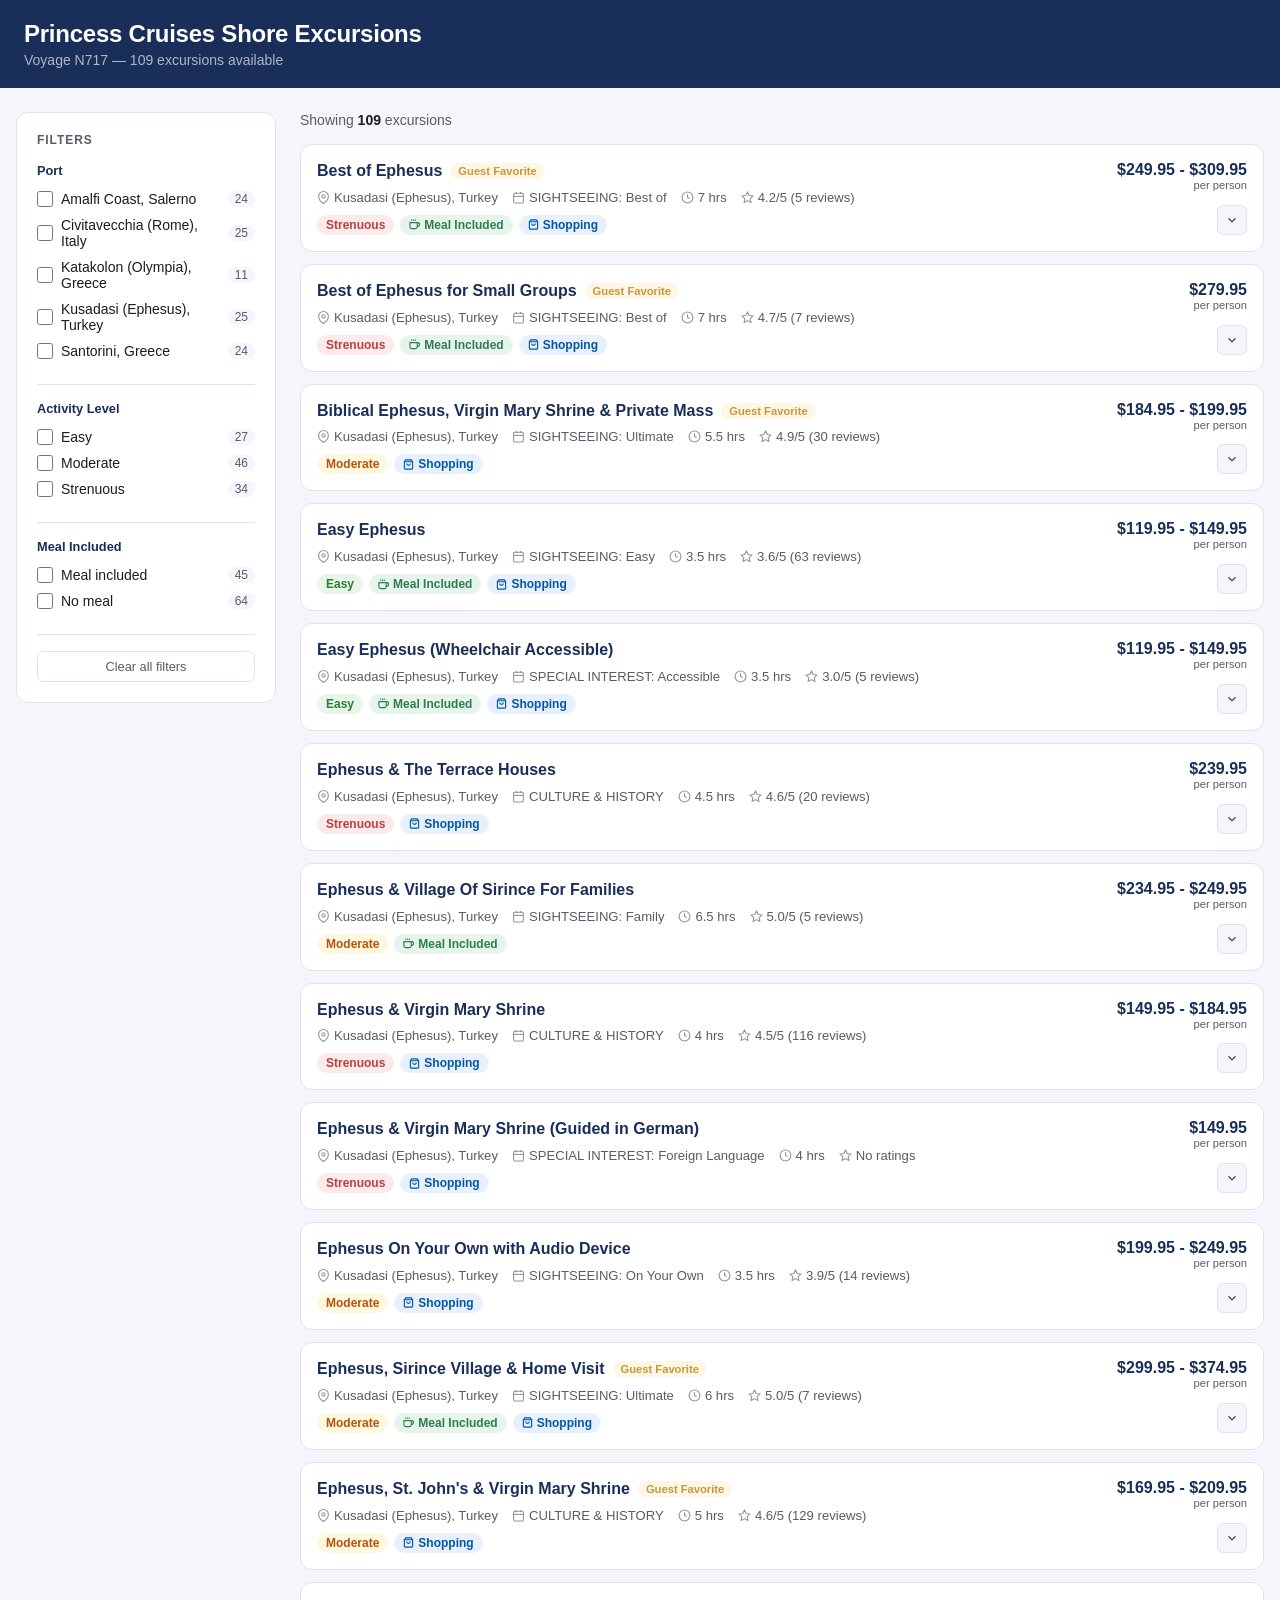
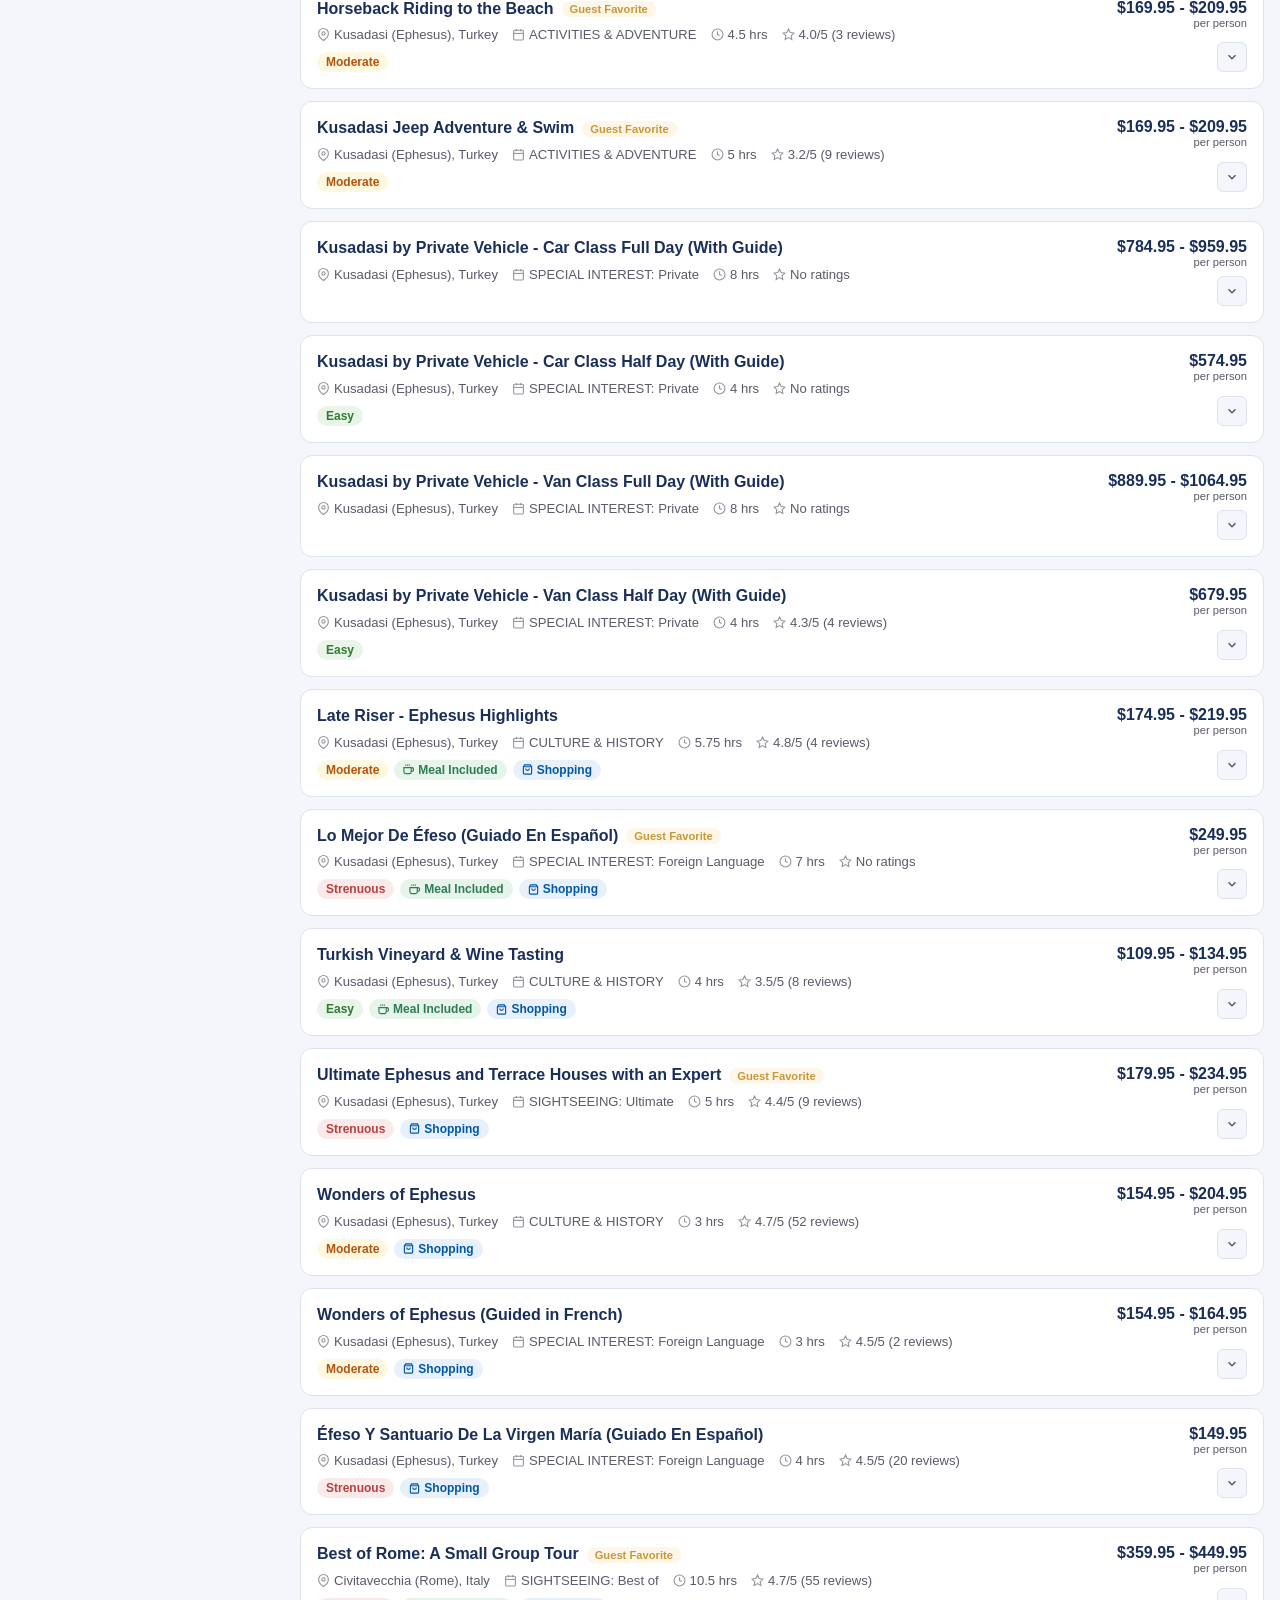
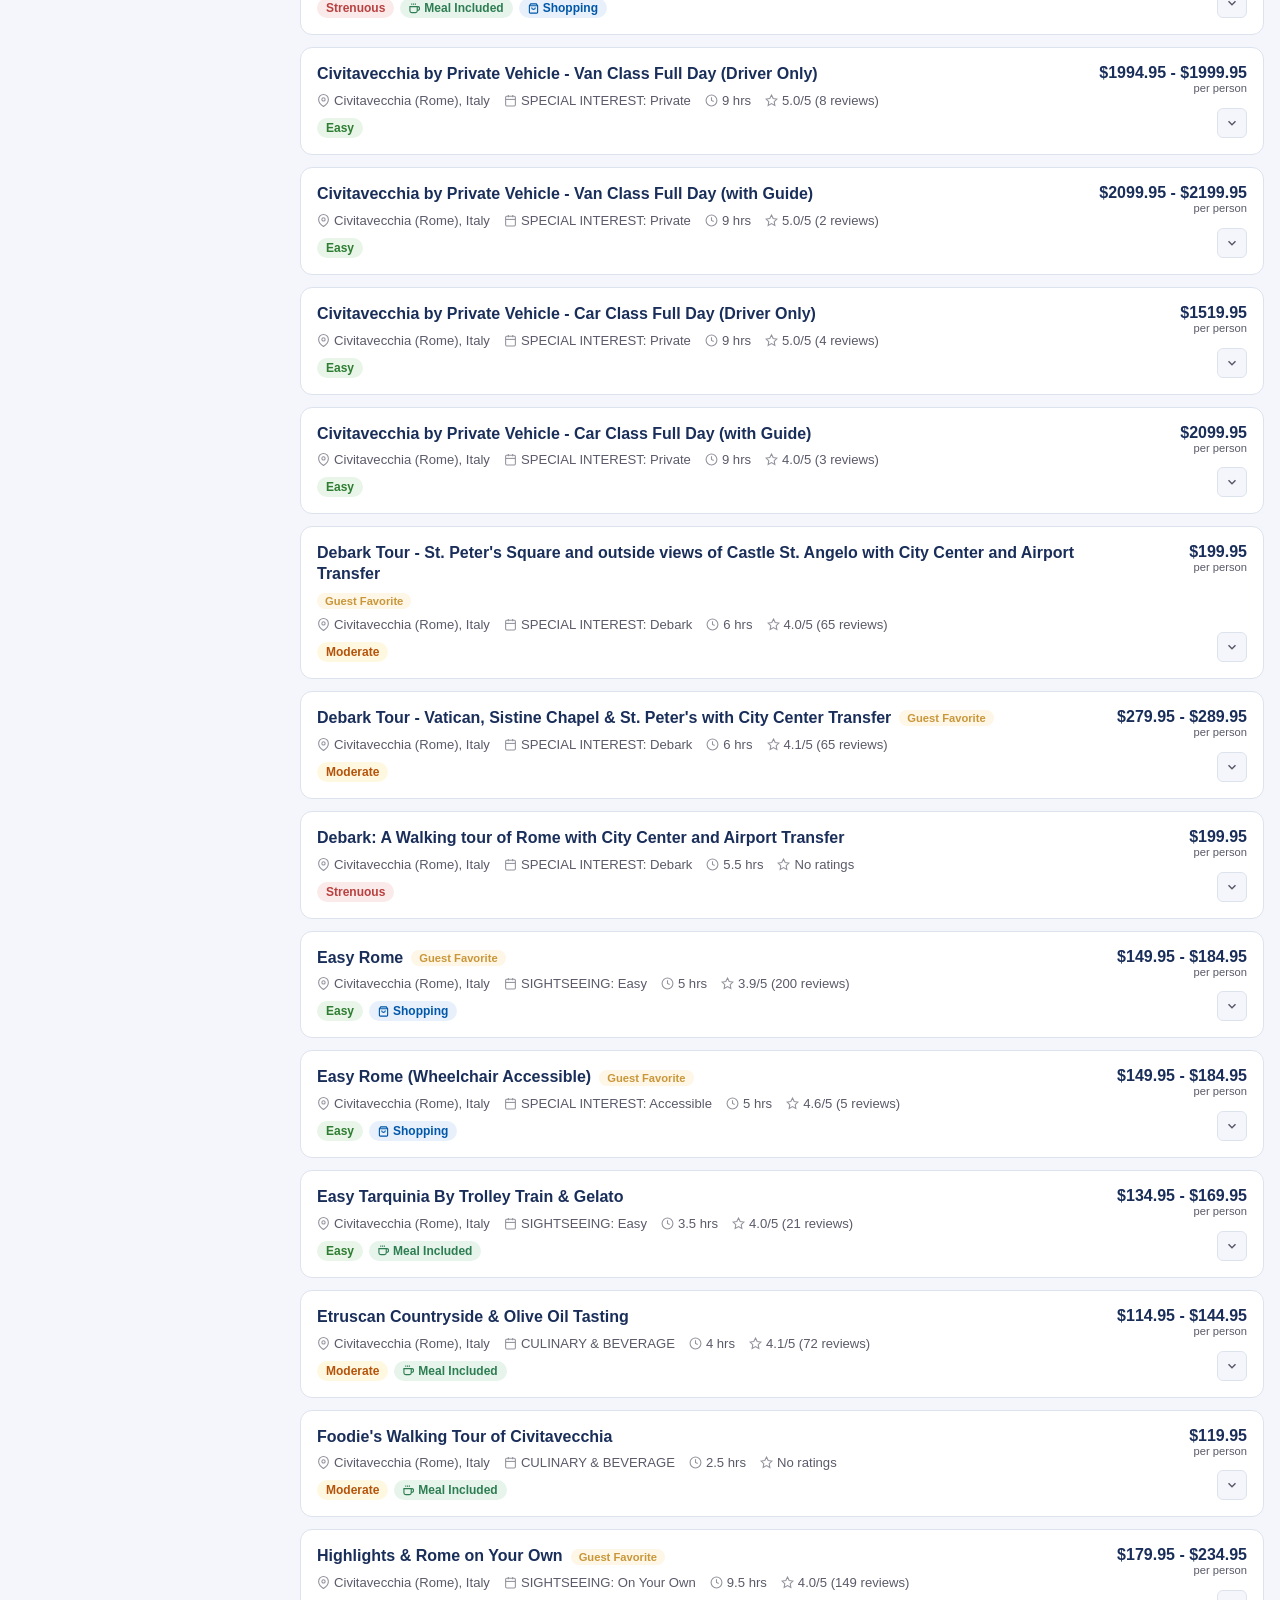
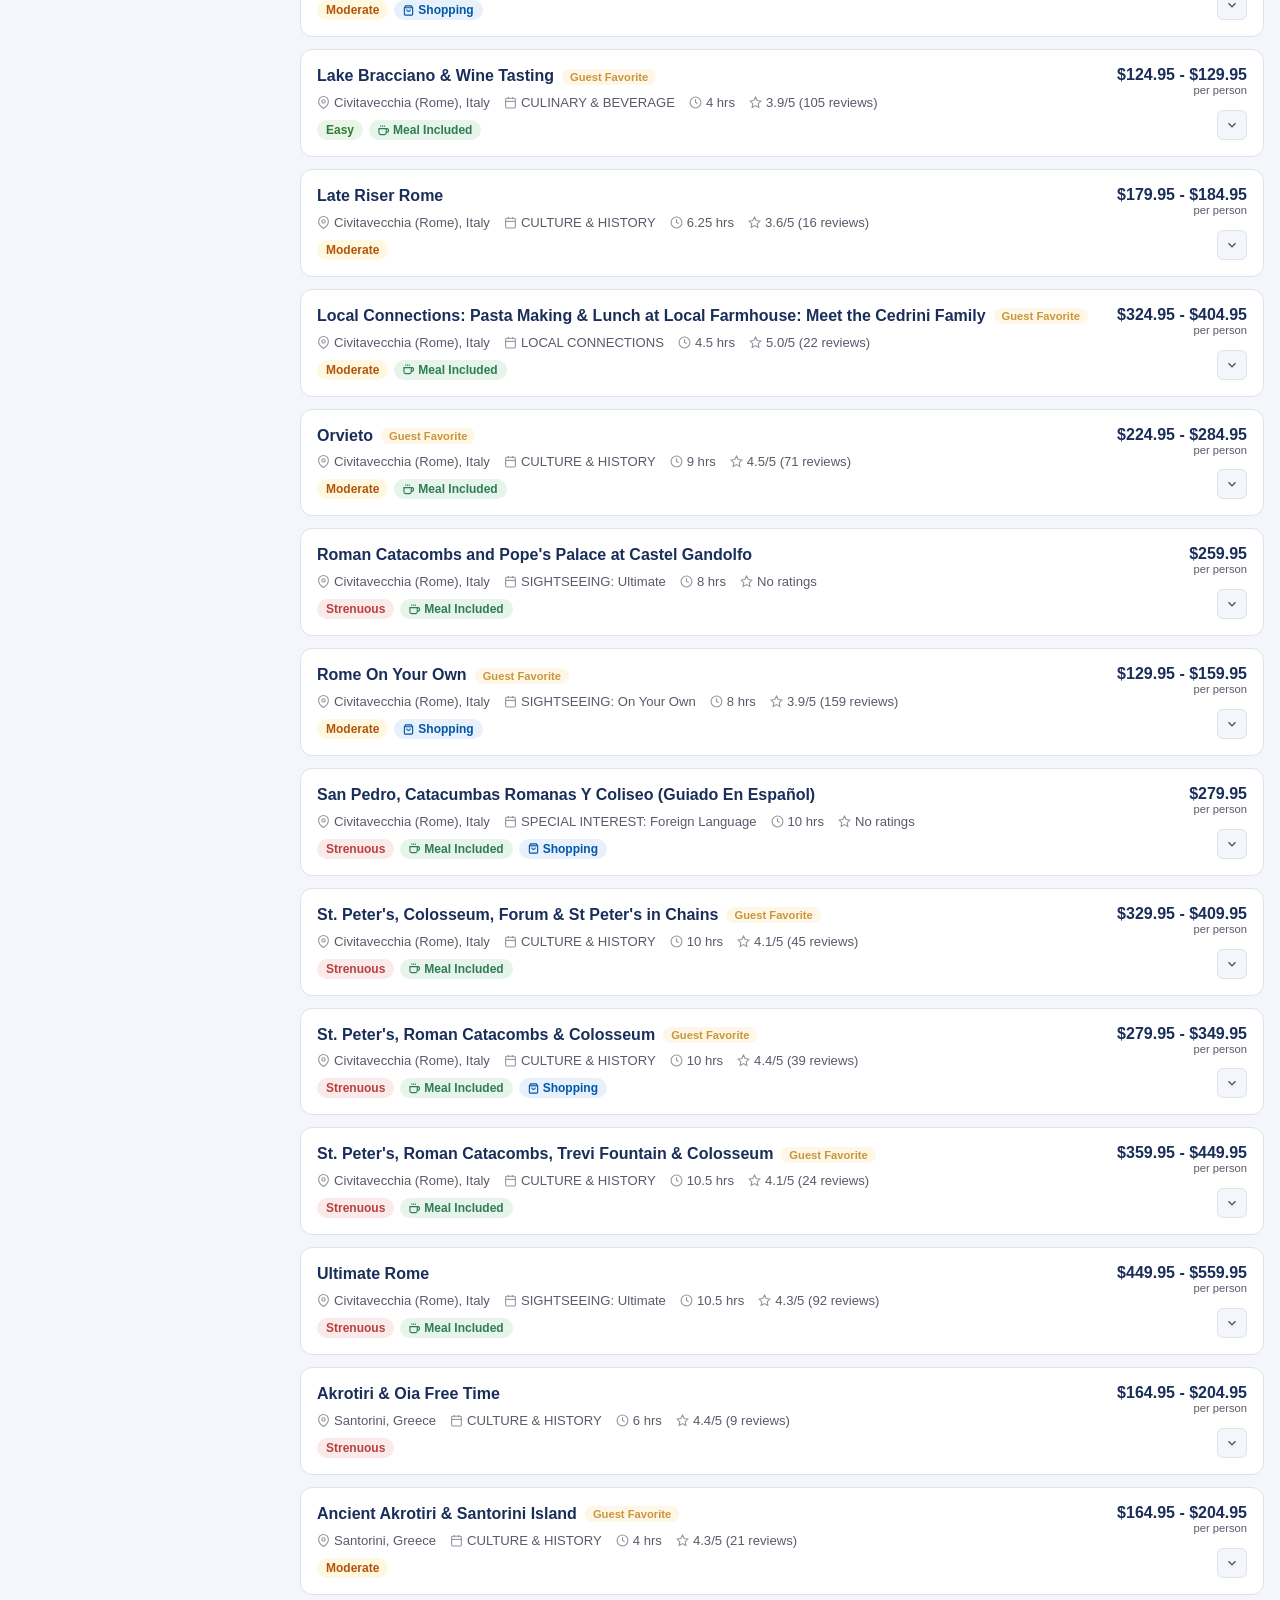
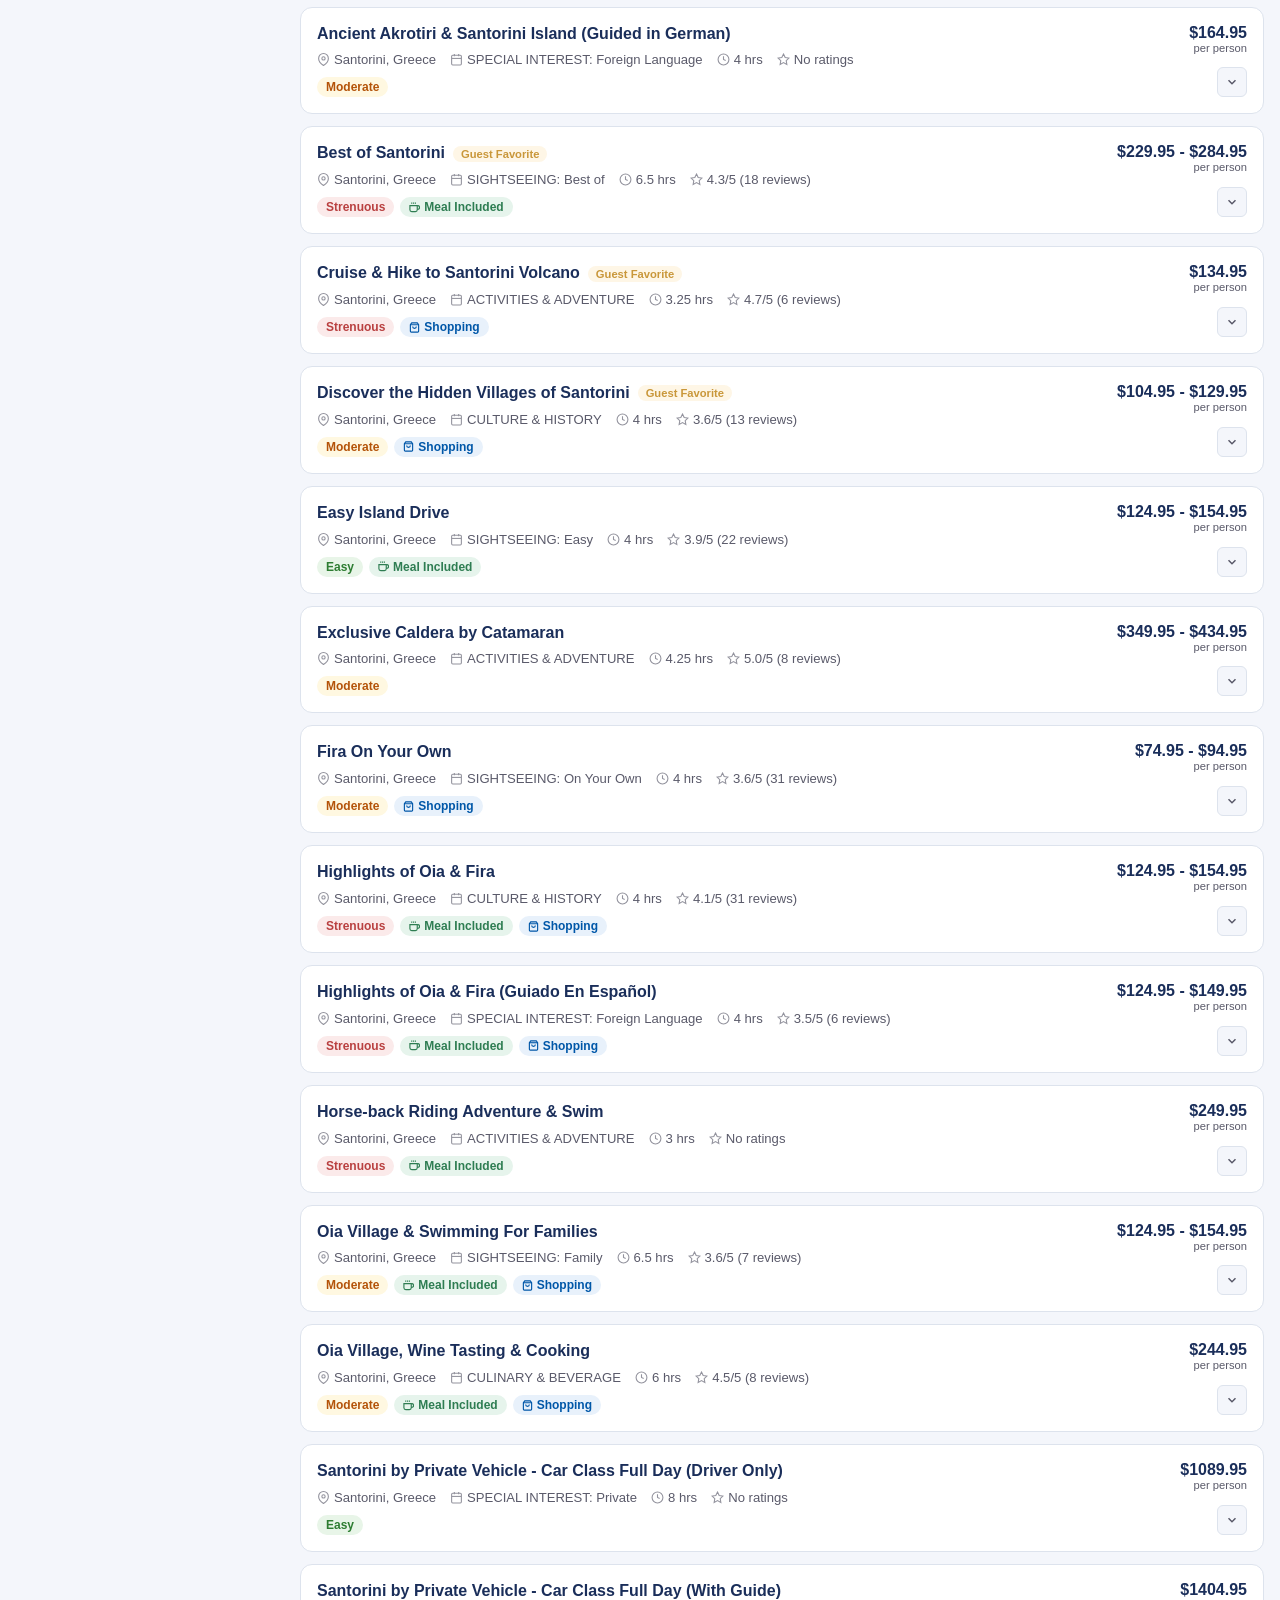
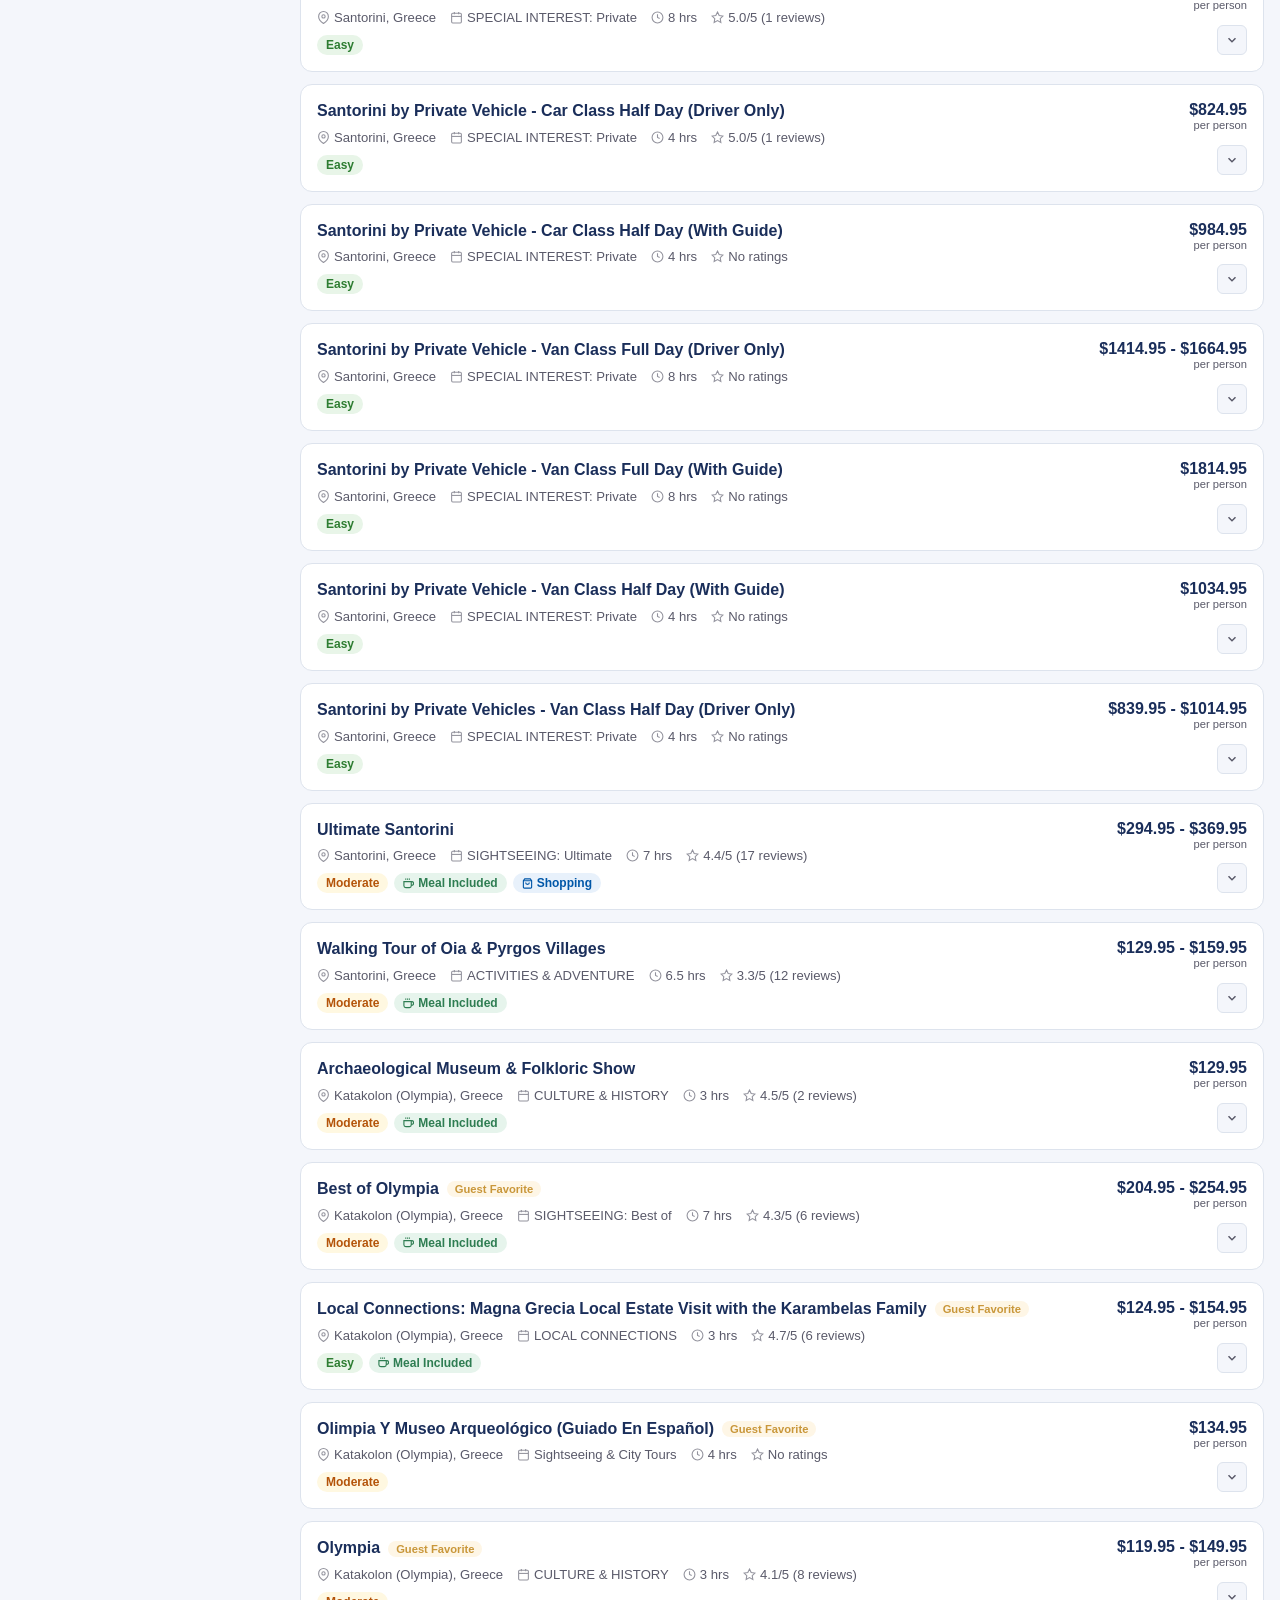
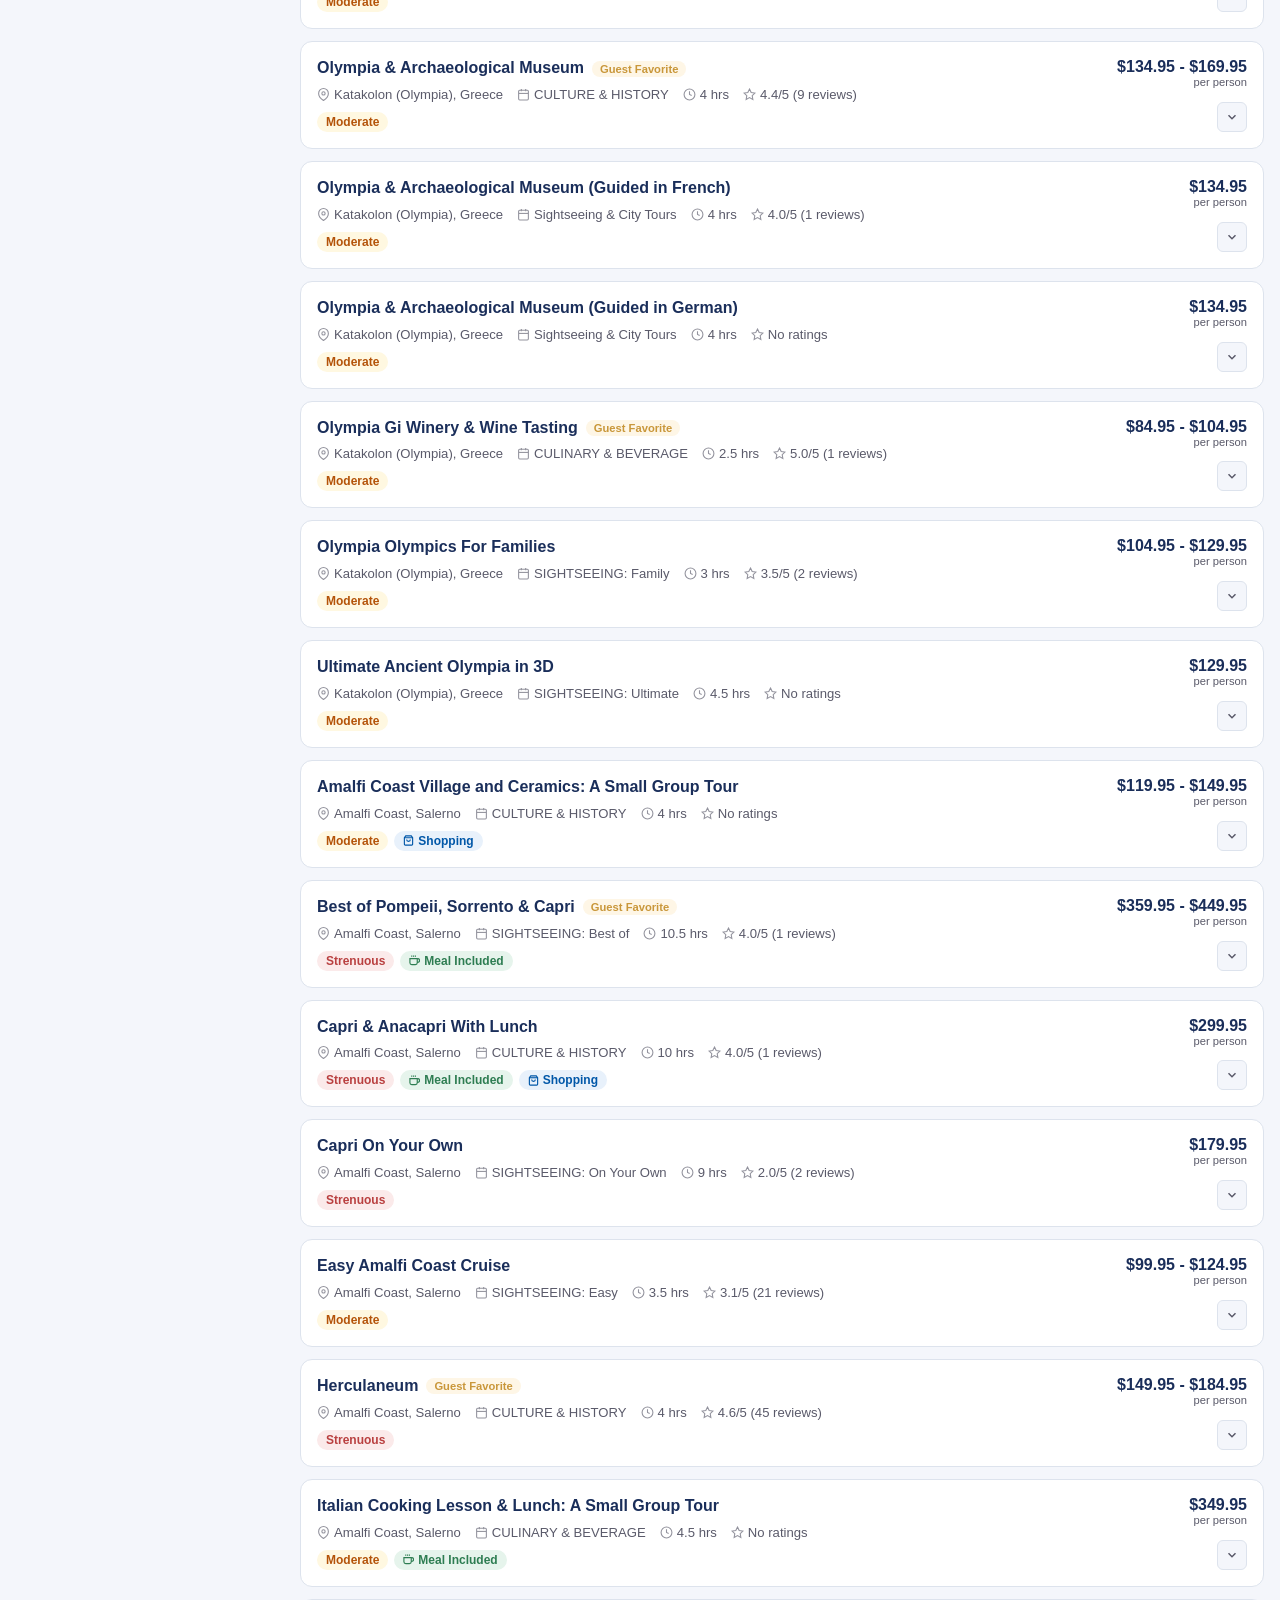
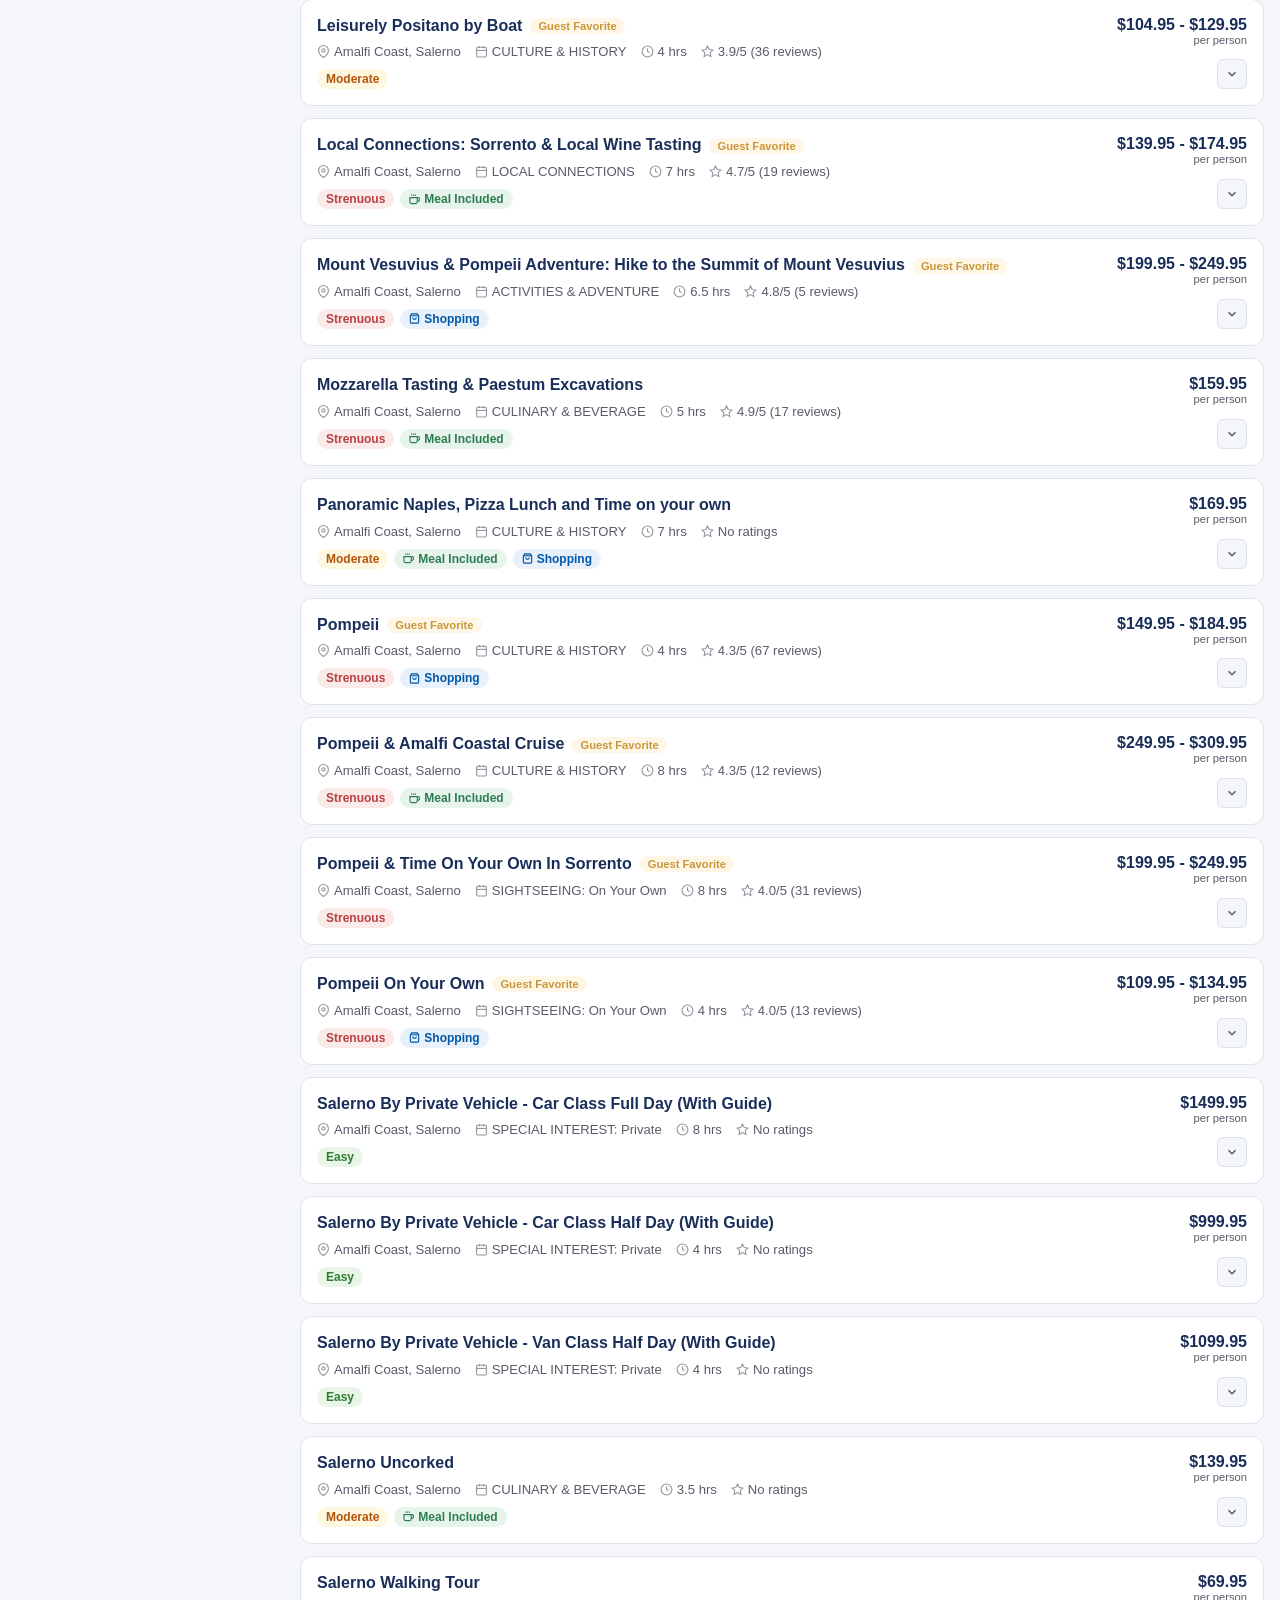
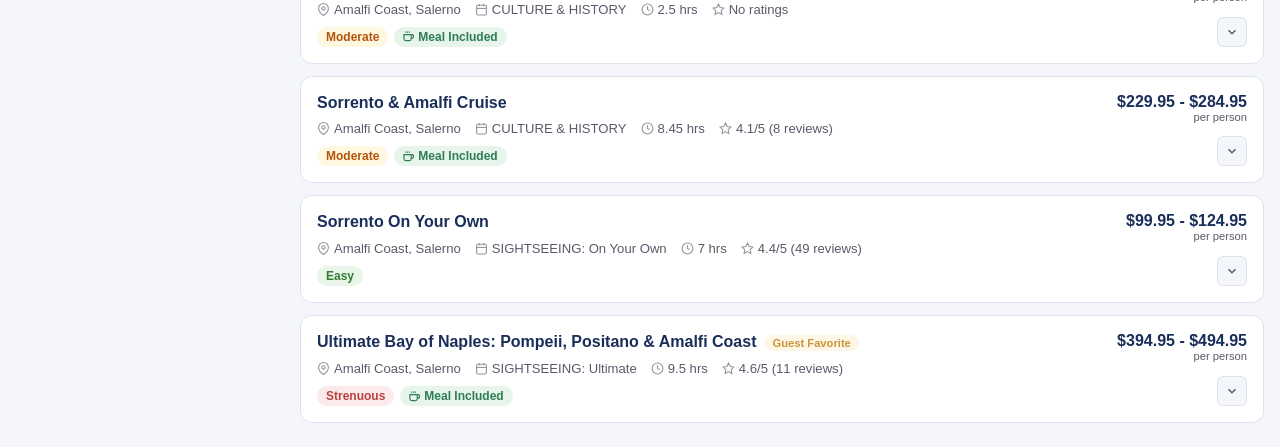
==== commit f54b7c05: "Add excursions." ====
--- a/excursions.html
+++ b/excursions.html
@@ -57,8 +57,40 @@
       gap: 24px;
       align-items: start;
     }
+    .filter-toggle {
+      display: none;
+      align-items: center;
+      gap: 8px;
+      background: var(--card);
+      border: 1px solid var(--border);
+      border-radius: var(--radius);
+      padding: 10px 16px;
+      font-size: 0.875rem;
+      font-weight: 600;
+      color: var(--navy);
+      cursor: pointer;
+      width: 100%;
+      margin-bottom: 12px;
+      transition: background 0.15s;
+    }
+    .filter-toggle:hover { background: var(--blue-light); }
+    .filter-toggle svg { flex-shrink: 0; }
+    .filter-badge {
+      margin-left: auto;
+      background: var(--blue);
+      color: #fff;
+      font-size: 0.7rem;
+      font-weight: 700;
+      padding: 2px 7px;
+      border-radius: 9999px;
+      display: none;
+    }
+
     @media (max-width: 768px) {
       .page-layout { grid-template-columns: 1fr; }
+      .filter-toggle { display: flex; }
+      .sidebar { display: none; }
+      .sidebar.open { display: block; }
     }
 
     .sidebar {
@@ -69,13 +101,34 @@
       position: sticky;
       top: 16px;
     }
+    .sidebar-header {
+      display: flex;
+      align-items: center;
+      justify-content: space-between;
+      margin-bottom: 16px;
+    }
     .sidebar h2 {
       font-size: 0.75rem;
       font-weight: 700;
       text-transform: uppercase;
       letter-spacing: 0.08em;
       color: var(--text-muted);
-      margin-bottom: 16px;
+      margin-bottom: 0;
+    }
+    .sidebar-close {
+      display: none;
+      background: none;
+      border: none;
+      padding: 4px;
+      cursor: pointer;
+      color: var(--text-muted);
+      border-radius: 6px;
+      line-height: 0;
+      transition: background 0.15s, color 0.15s;
+    }
+    .sidebar-close:hover { background: var(--surface); color: var(--text); }
+    @media (max-width: 768px) {
+      .sidebar-close { display: block; }
     }
     .filter-group { margin-bottom: 20px; }
     .filter-group:last-child { margin-bottom: 0; }
@@ -325,7 +378,12 @@
 
 <div class="page-layout">
   <aside class="sidebar">
-    <h2>Filters</h2>
+    <div class="sidebar-header">
+      <h2>Filters</h2>
+      <button class="sidebar-close" onclick="toggleFilters()" aria-label="Close filters">
+        <svg width="16" height="16" viewBox="0 0 24 24" fill="none" stroke="currentColor" stroke-width="2.5"><line x1="18" y1="6" x2="6" y2="18"/><line x1="6" y1="6" x2="18" y2="18"/></svg>
+      </button>
+    </div>
     <div class="filter-group" id="port-filter-group">
       <label class="group-label">Port</label>
     </div>
@@ -342,6 +400,11 @@
   </aside>
 
   <main>
+    <button class="filter-toggle" id="filter-toggle" onclick="toggleFilters()">
+      <svg width="15" height="15" viewBox="0 0 24 24" fill="none" stroke="currentColor" stroke-width="2.5"><line x1="4" y1="6" x2="20" y2="6"/><line x1="8" y1="12" x2="16" y2="12"/><line x1="11" y1="18" x2="13" y2="18"/></svg>
+      Filters
+      <span class="filter-badge" id="filter-badge"></span>
+    </button>
     <div class="results-header">
       <p class="results-count">Showing <strong id="showing-count">0</strong> excursions</p>
     </div>
@@ -404,13 +467,26 @@
   const { filter, value } = ev.target.dataset;
   const s = { port: state.ports, activity: state.activities, meal: state.meals }[filter];
   ev.target.checked ? s.add(value) : s.delete(value);
+  updateFilterBadge();
   renderCards();
 }
 
 function clearFilters() {
   state.ports.clear(); state.activities.clear(); state.meals.clear();
   document.querySelectorAll(".filter-option input").forEach(cb => cb.checked = false);
+  updateFilterBadge();
   renderCards();
+}
+
+function toggleFilters() {
+  document.querySelector(".sidebar").classList.toggle("open");
+}
+
+function updateFilterBadge() {
+  const count = state.ports.size + state.activities.size + state.meals.size;
+  const badge = document.getElementById("filter-badge");
+  badge.textContent = count;
+  badge.style.display = count > 0 ? "inline" : "none";
 }
 
 function getFiltered() {
@@ -526,4 +602,4 @@
 renderCards();
 </script>
 </body>
-</html>
+</html>
